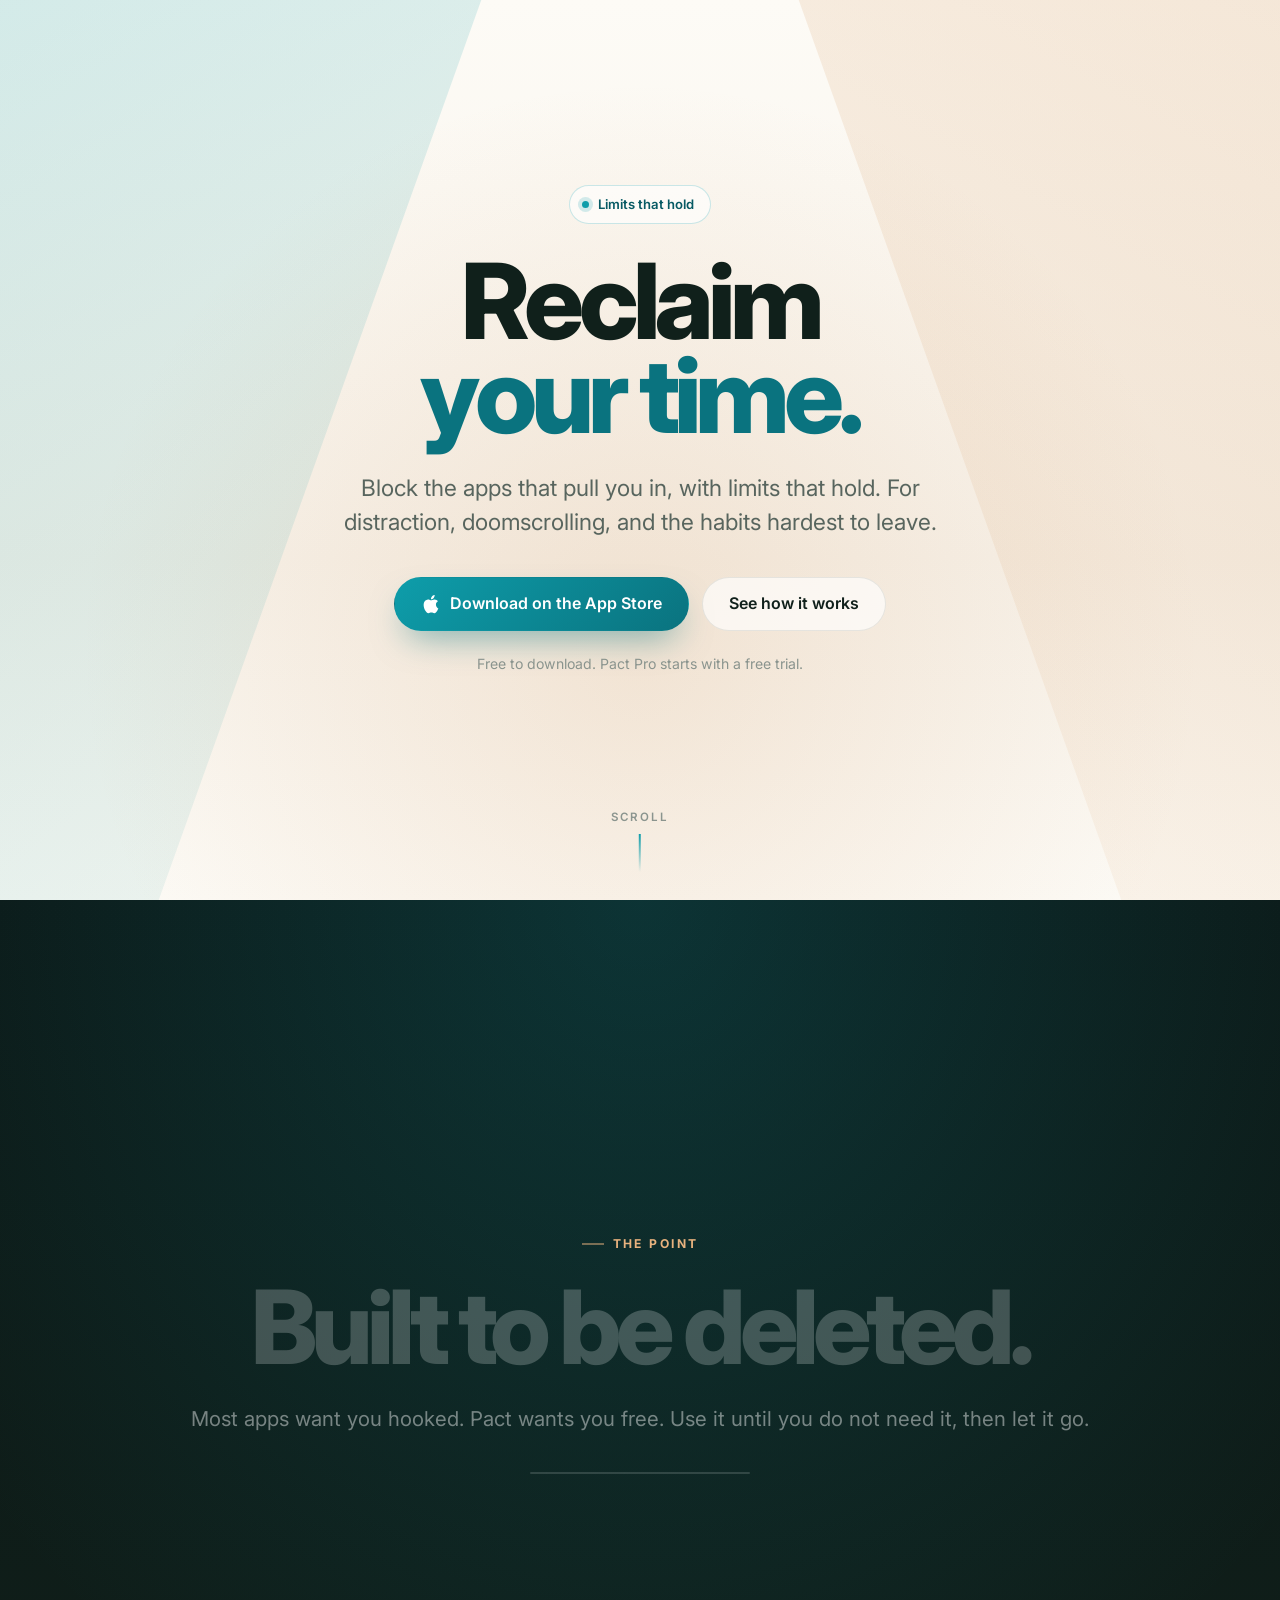
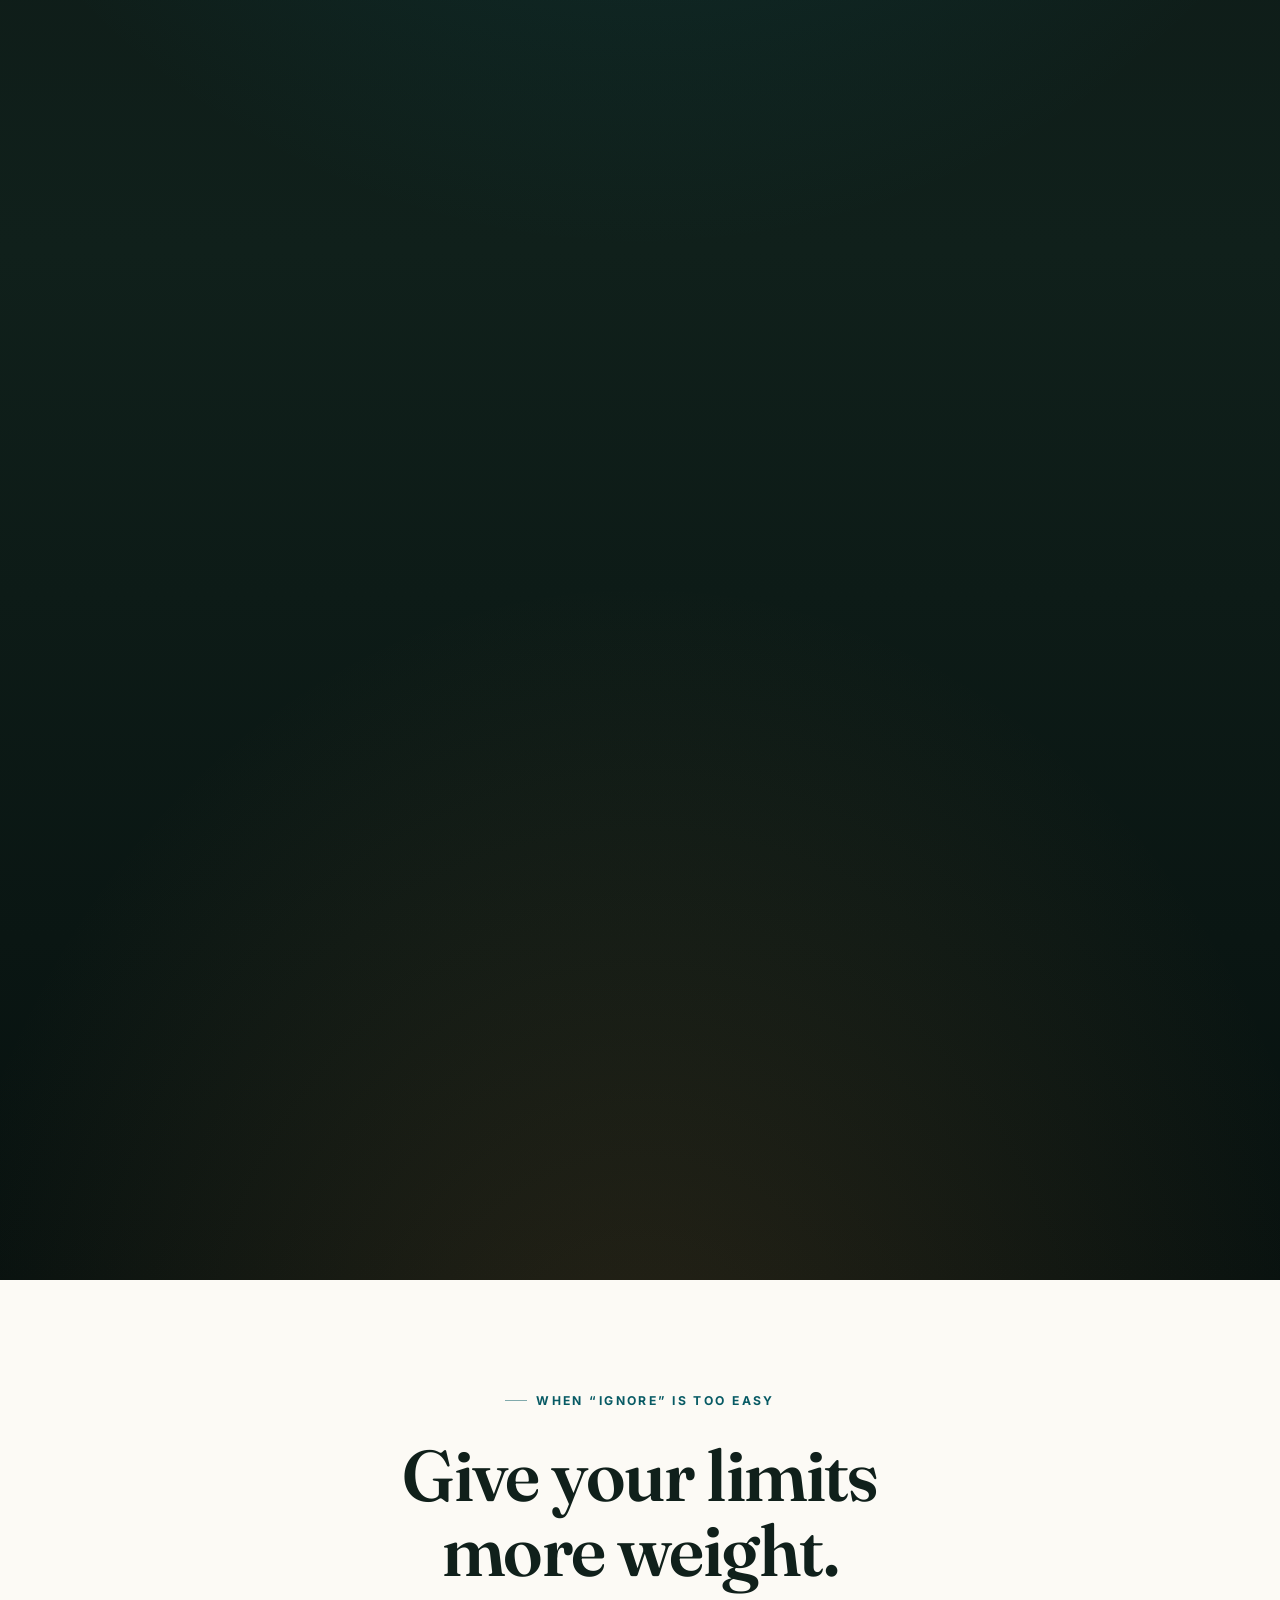
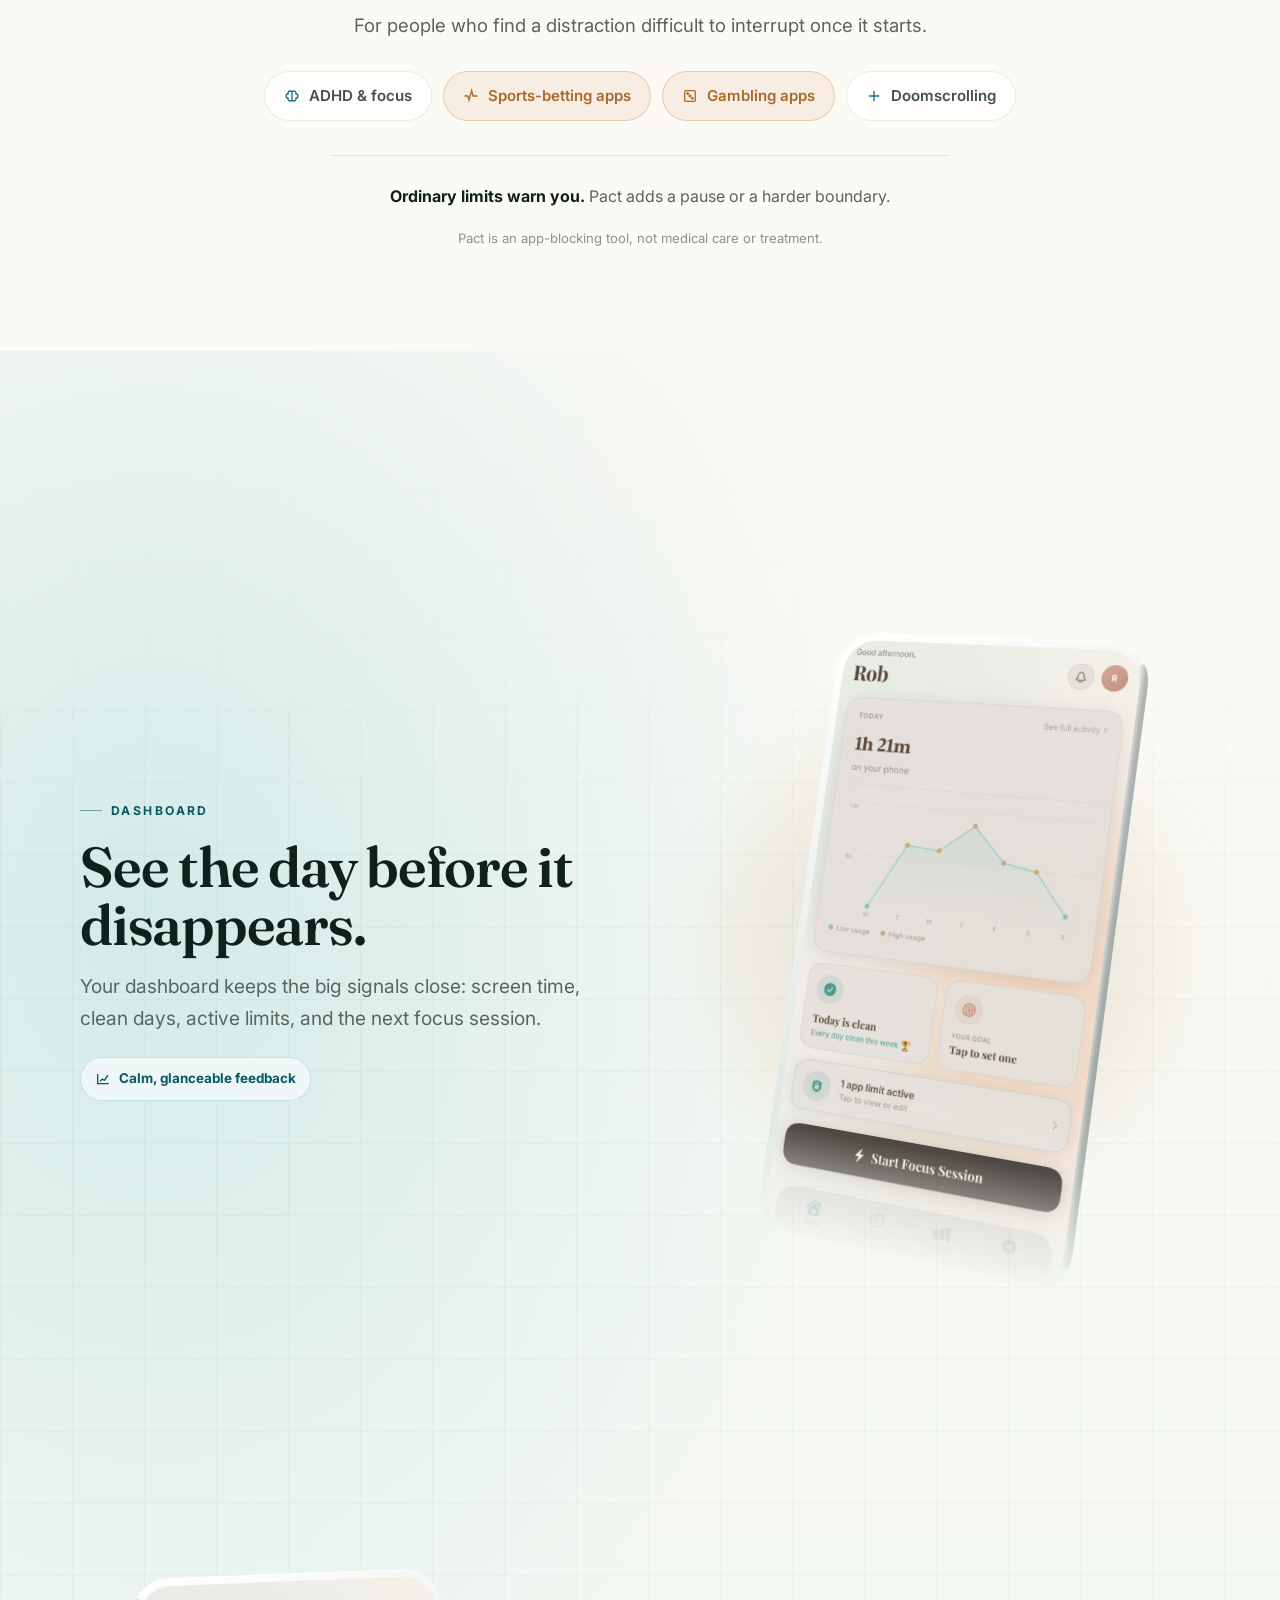
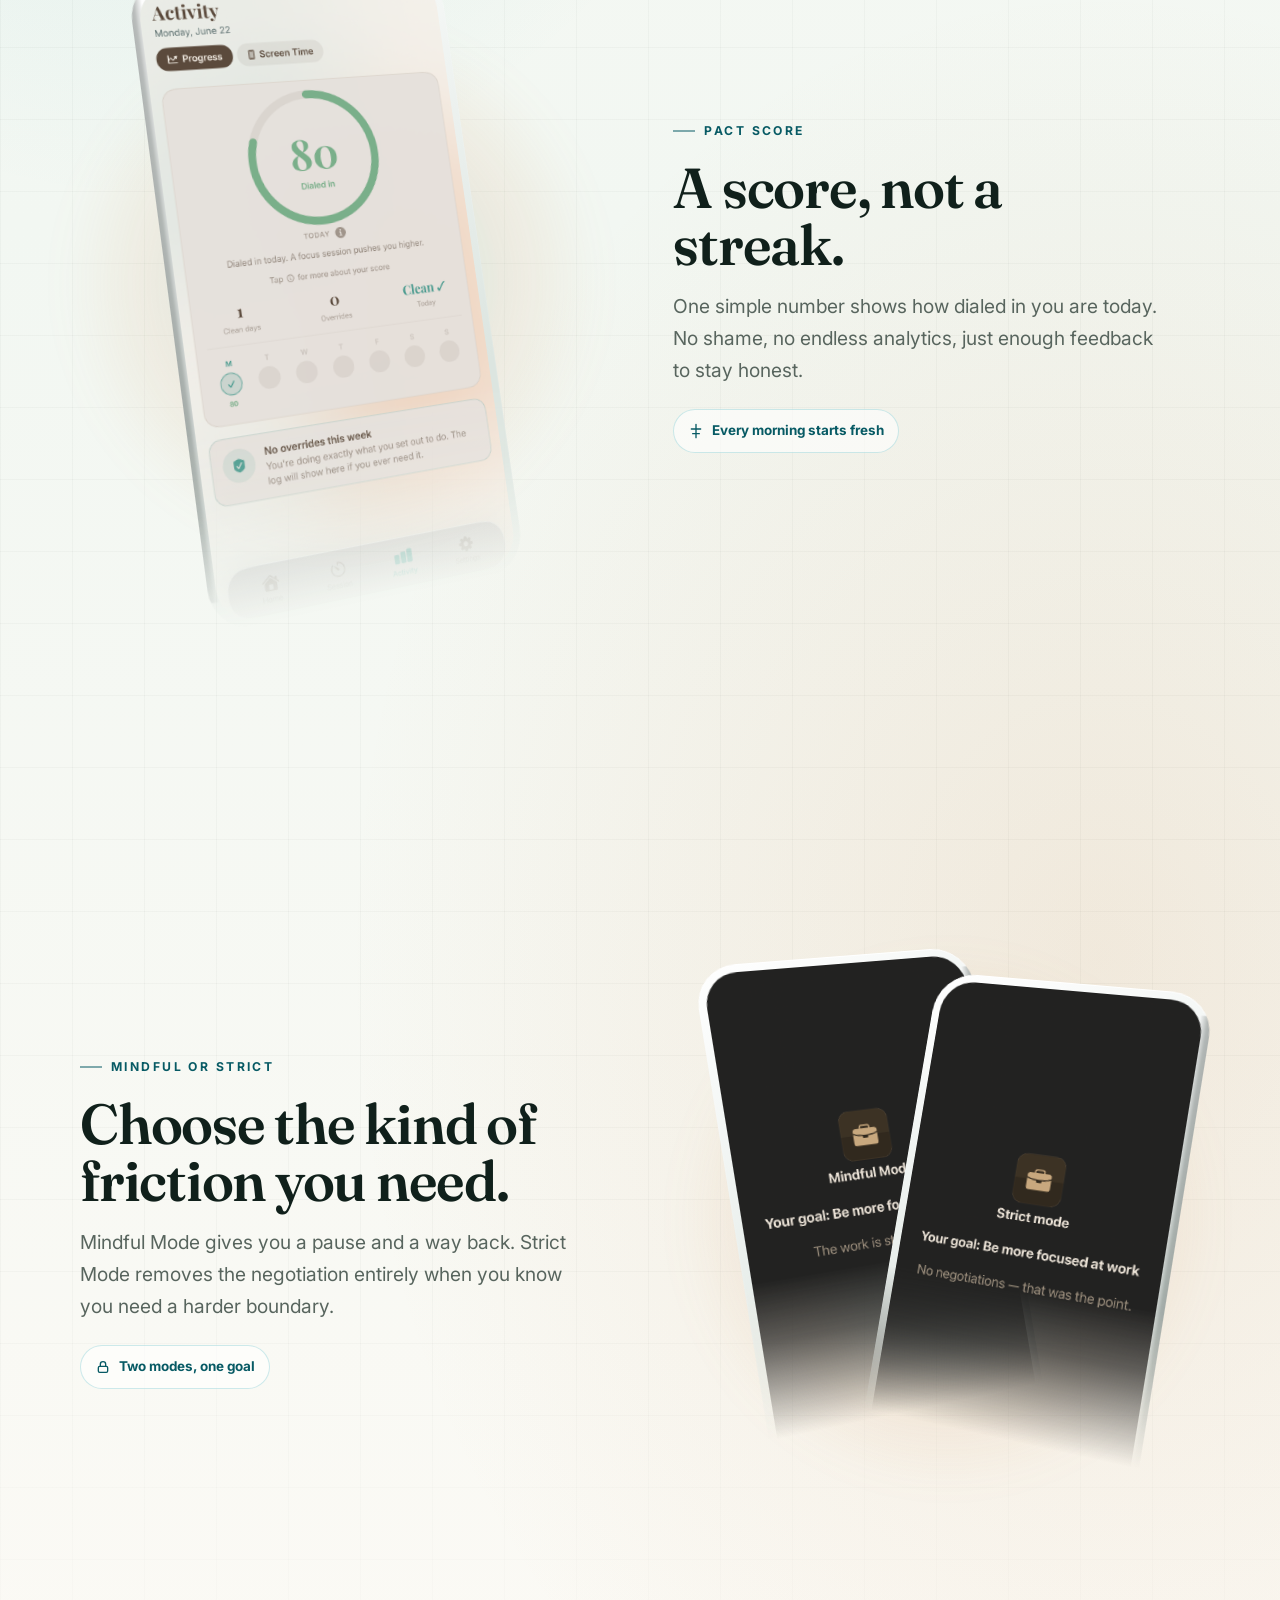
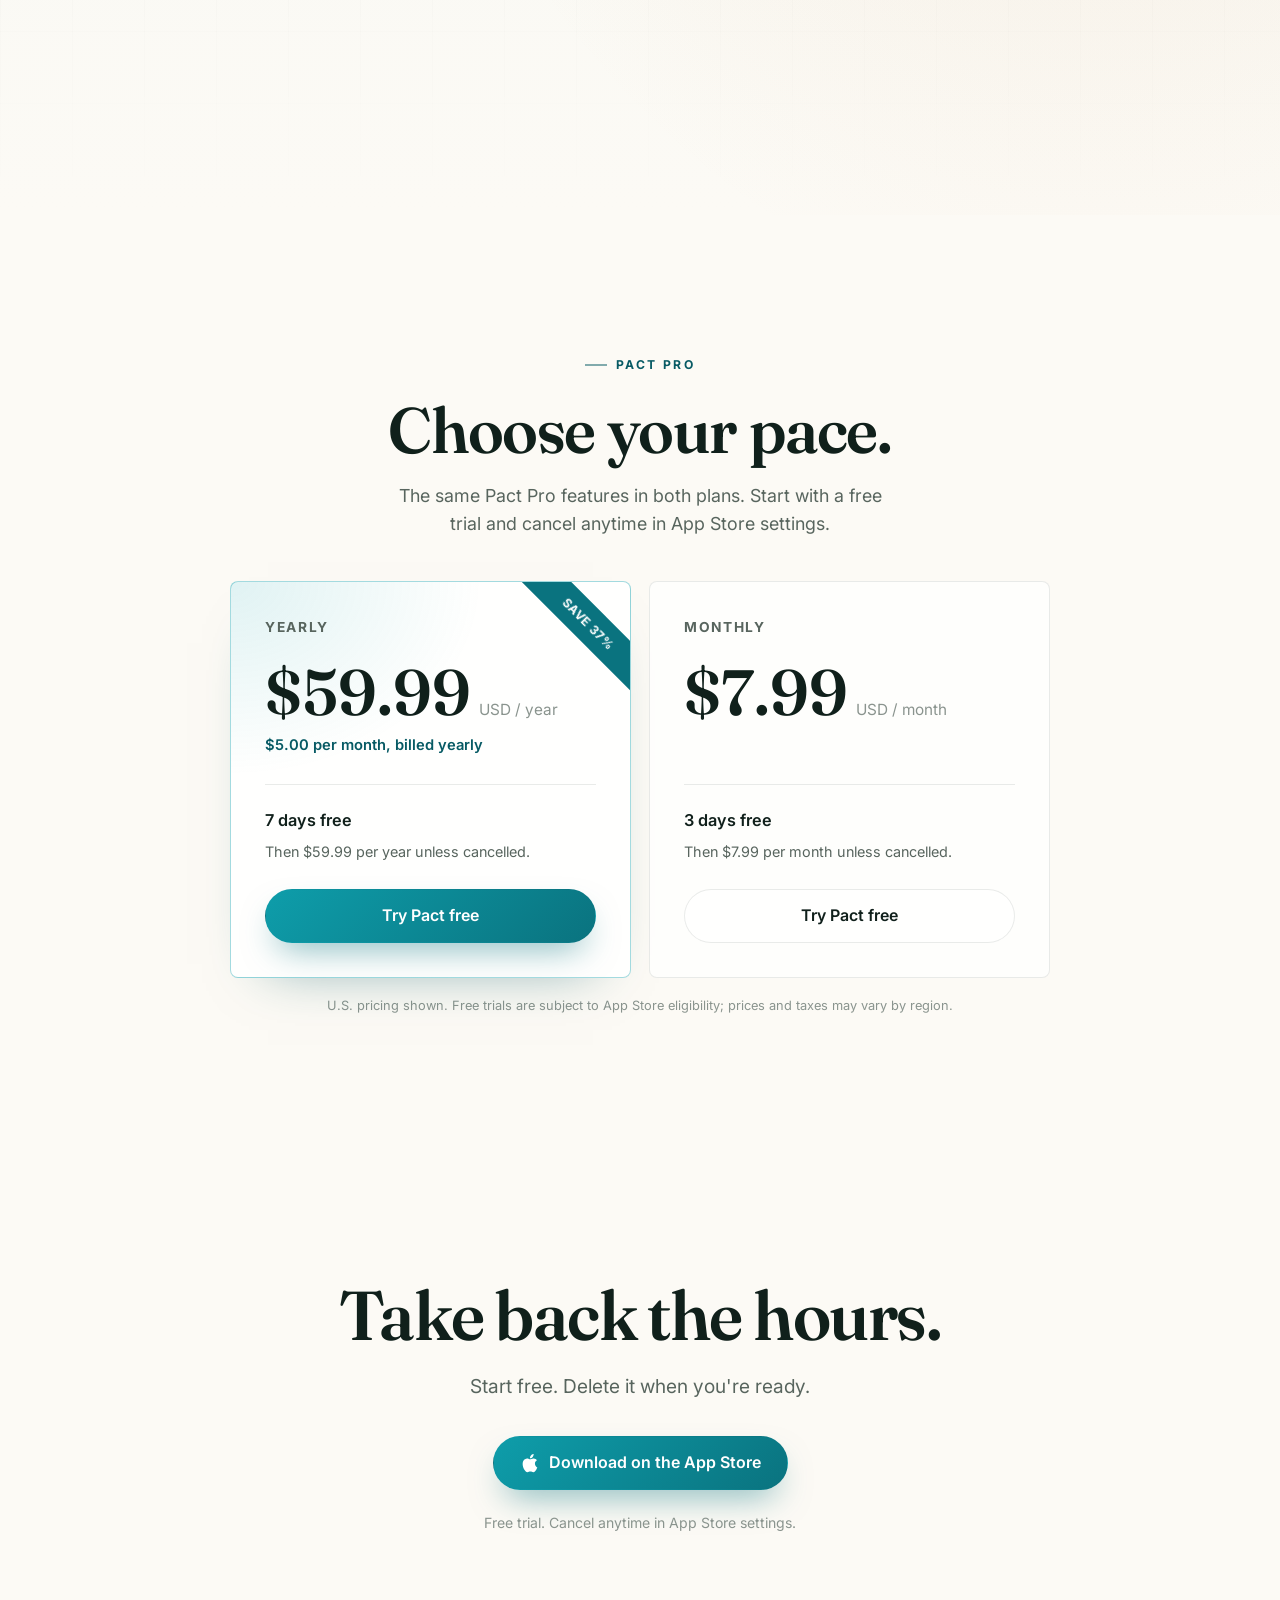
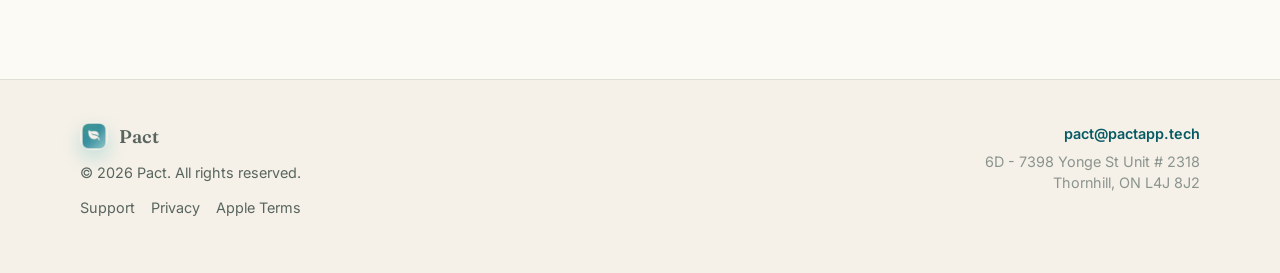
==== index.html @ b2886314 "Add pricing navigation and branded favicon" ====
<!doctype html>
<html lang="en">
  <head>
    <meta charset="utf-8" />
    <meta name="viewport" content="width=device-width, initial-scale=1" />
    <meta
      name="description"
      content="Pact blocks the apps that pull you in with limits that hold. Built for distraction, doomscrolling, and the habits that are hardest to leave."
    />
    <meta name="apple-itunes-app" content="app-id=6768125792" />
    <meta property="og:title" content="Pact — Reclaim your time." />
    <meta
      property="og:description"
      content="Block the apps that pull you in with limits that hold. Built for distraction, doomscrolling, and the habits that are hardest to leave."
    />
    <meta property="og:image" content="assets/pact-home.png" />
    <meta property="og:type" content="website" />
    <title>Pact — Reclaim your time.</title>

    <link rel="icon" type="image/png" sizes="32x32" href="assets/favicon-32.png" />
    <link rel="apple-touch-icon" sizes="180x180" href="assets/apple-touch-icon.png" />
    <link rel="preconnect" href="https://fonts.googleapis.com" />
    <link rel="preconnect" href="https://fonts.gstatic.com" crossorigin />
    <link
      href="https://fonts.googleapis.com/css2?family=Fraunces:opsz,wght@9..144,400;9..144,500;9..144,600;9..144,700&family=Inter:wght@400;500;600;700;800&display=swap"
      rel="stylesheet"
    />

    <style>
      :root {
        color-scheme: light;
        --ink: #10201b;
        --paper: #fcfaf5;
        --paper-2: #f6f1e8;
        --muted: #58655e;
        --muted-2: #8a948e;
        --line: rgba(16, 32, 27, 0.09);
        --teal: #0e9daa;
        --teal-deep: #0a737f;
        --teal-700: #075a64;
        --sage: #7fb6ad;
        --gold: #c9813d;
        --gold-deep: #a96a2b;
        --display: "Fraunces", Georgia, serif;
        --sans: "Inter", ui-sans-serif, system-ui, -apple-system, BlinkMacSystemFont, "Segoe UI", sans-serif;
        --ease: cubic-bezier(0.22, 0.8, 0.24, 1);
        --pad: clamp(84px, 11vw, 132px);
      }

      * {
        box-sizing: border-box;
      }
      html {
        scroll-behavior: smooth;
        background: var(--paper);
        -webkit-font-smoothing: antialiased;
        text-rendering: optimizeLegibility;
      }
      body {
        margin: 0;
        color: var(--ink);
        font-family: var(--sans);
        font-size: 17px;
        line-height: 1.6;
        overflow-x: hidden;
        background: var(--paper);
      }
      a {
        color: inherit;
      }
      img {
        max-width: 100%;
      }
      .wrap {
        width: min(1120px, calc(100% - 44px));
        margin: 0 auto;
      }

      /* ---------- TYPE SCALE ---------- */
      h1,
      h2,
      h3 {
        font-family: var(--display);
        font-weight: 600;
        letter-spacing: -0.022em;
        margin: 0;
        line-height: 1.02;
      }
      h1 em,
      h2 em {
        font-style: italic;
        font-weight: 500;
        color: var(--teal-deep);
      }
      .eyebrow {
        display: inline-flex;
        align-items: center;
        gap: 9px;
        font-family: var(--sans);
        font-size: 0.76rem;
        font-weight: 700;
        letter-spacing: 0.2em;
        text-transform: uppercase;
        color: var(--teal-700);
      }
      .eyebrow::before {
        content: "";
        width: 22px;
        height: 1.5px;
        background: currentColor;
        opacity: 0.5;
      }
      .eyebrow.c {
        justify-content: center;
      }

      /* ---------- BUTTONS ---------- */
      .btn {
        display: inline-flex;
        align-items: center;
        justify-content: center;
        gap: 9px;
        min-height: 54px;
        padding: 0 26px;
        border: 1px solid transparent;
        border-radius: 999px;
        font-family: var(--sans);
        font-size: 1rem;
        font-weight: 600;
        text-decoration: none;
        cursor: pointer;
        transition: transform 200ms var(--ease), box-shadow 200ms var(--ease), background 200ms ease;
      }
      .btn.primary {
        color: #fff;
        background: linear-gradient(135deg, var(--teal), var(--teal-deep));
        box-shadow: 0 16px 34px -12px rgba(10, 114, 128, 0.55);
      }
      .btn.primary:hover {
        transform: translateY(-2px);
        box-shadow: 0 22px 44px -12px rgba(10, 114, 128, 0.62);
      }
      .btn.ghost {
        color: var(--ink);
        background: rgba(255, 255, 255, 0.65);
        border-color: var(--line);
      }
      .btn.ghost:hover {
        transform: translateY(-2px);
        background: #fff;
      }
      .btn svg {
        width: 19px;
        height: 19px;
        flex: 0 0 auto;
      }
      .btn .apple-mark {
        width: 20px;
        height: 20px;
      }

      /* ---------- NAV ---------- */
      .nav {
        position: fixed;
        top: 0;
        left: 0;
        right: 0;
        z-index: 60;
        background: rgba(252, 250, 245, 0);
        border-bottom: 1px solid transparent;
        opacity: 0;
        pointer-events: none;
        transform: translateY(-16px);
        will-change: opacity, transform;
        transition: opacity 320ms ease, transform 320ms var(--ease), background 280ms ease, border-color 280ms ease;
      }
      .nav.scrolled {
        opacity: 1;
        pointer-events: auto;
        transform: translateY(0);
        background: rgba(252, 250, 245, 0.94);
        border-color: var(--line);
      }
      .nav-inner {
        display: flex;
        align-items: center;
        justify-content: space-between;
        gap: 18px;
        padding: 16px 0;
      }
      .brand {
        display: flex;
        align-items: center;
        gap: 11px;
        font-family: var(--display);
        font-size: 1.42rem;
        font-weight: 600;
        text-decoration: none;
      }
      .brand img {
        width: 36px;
        height: 36px;
        border-radius: 11px;
        box-shadow: 0 8px 20px rgba(14, 157, 170, 0.24);
      }
      .nav-links {
        display: flex;
        align-items: center;
        gap: 4px;
      }
      .nav-links a {
        padding: 9px 15px;
        border-radius: 999px;
        color: #3f4a47;
        font-size: 0.94rem;
        font-weight: 600;
        text-decoration: none;
        transition: background 180ms ease, color 180ms ease;
      }
      .nav-links a:hover {
        background: rgba(14, 157, 170, 0.1);
        color: var(--teal-700);
      }
      .nav-links .cta {
        color: #fff;
        background: var(--ink);
      }
      .nav-links .cta:hover {
        background: var(--teal-deep);
        color: #fff;
      }

      /* ---------- HERO (atmospheric, no product) ---------- */
      .hero {
        position: relative;
        min-height: 100svh;
        display: grid;
        place-items: center;
        text-align: center;
        overflow: hidden;
        contain: paint;
        padding: 112px 0 116px;
      }
      .hero-bg {
        position: absolute;
        inset: 0;
        z-index: 0;
        background:
          radial-gradient(ellipse at 50% 72%, rgba(201, 129, 61, 0.15), transparent 62%),
          linear-gradient(180deg, #fdfbf6 0%, #f7f2ea 62%, #fcfaf5 100%);
      }
      .hero-bg::before {
        content: "";
        position: absolute;
        inset: 0 48% 0 -8%;
        background: linear-gradient(145deg, rgba(14, 157, 170, 0.18), rgba(127, 182, 173, 0.08));
        clip-path: polygon(0 0, 76% 0, 34% 100%, 0 100%);
      }
      .hero-bg::after {
        content: "";
        position: absolute;
        inset: 0 -8% 0 48%;
        background: linear-gradient(215deg, rgba(201, 129, 61, 0.17), rgba(232, 178, 126, 0.06));
        clip-path: polygon(24% 0, 100% 0, 100% 100%, 66% 100%);
      }
      .hero-inner {
        position: relative;
        z-index: 2;
        max-width: 1160px;
        transform: translateY(-18px);
      }
      .hero .pill {
        display: inline-flex;
        align-items: center;
        gap: 9px;
        margin-bottom: 30px;
        padding: 8px 16px 8px 12px;
        border: 1px solid rgba(14, 157, 170, 0.22);
        border-radius: 999px;
        background: rgba(255, 255, 255, 0.6);
        color: var(--teal-700);
        font-size: 0.82rem;
        font-weight: 600;
      }
      .hero .pill .dot {
        width: 7px;
        height: 7px;
        border-radius: 50%;
        background: var(--teal);
        box-shadow: 0 0 0 4px rgba(14, 157, 170, 0.18);
      }
      .hero h1 {
        max-width: 13ch;
        margin: 0 auto;
        font-family: var(--sans);
        font-size: clamp(4rem, 8.2vw, 8.35rem);
        font-weight: 800;
        line-height: 0.9;
        letter-spacing: -0.055em;
      }
      .hero h1 .hero-accent {
        display: block;
        color: var(--teal-deep);
      }
      .hero h1 .hero-line {
        display: inline;
      }
      .hero h1 .hero-line + .hero-line::before {
        content: " ";
      }
      .hero h1 .char {
        display: inline-block;
        opacity: 0;
        transform: translateY(0.28em);
        animation: heroChar 1550ms var(--ease) forwards;
        animation-delay: var(--char-delay, 220ms);
      }
      @keyframes heroChar {
        0% {
          opacity: 0;
          transform: translateY(0.28em);
        }
        55% {
          opacity: 1;
        }
        100% {
          opacity: 1;
          transform: translateY(0);
        }
      }
      .hero .sub {
        max-width: 46ch;
        margin: 28px auto 0;
        color: var(--muted);
        font-size: clamp(1.16rem, 1.9vw, 1.42rem);
        line-height: 1.5;
      }
      .hero-actions {
        display: flex;
        flex-wrap: wrap;
        justify-content: center;
        gap: 13px;
        margin-top: 38px;
      }
      .hero .trust {
        margin: 22px auto 0;
        color: var(--muted-2);
        font-size: 0.88rem;
      }
      @keyframes introRise {
        from {
          opacity: 0;
          transform: translateY(34px) scale(0.98);
        }
        to {
          opacity: 1;
          transform: none;
        }
      }
      .hero .ra.is-visible {
        animation: introRise 900ms var(--ease) both;
        animation-delay: var(--delay, 0ms);
      }
      .hero h1.ra.is-visible {
        animation: none;
      }
      body.has-scrolled .hero h1 .char,
      body.has-scrolled .hero .ra.is-visible {
        opacity: 1;
        transform: none;
        animation: none;
      }
      @media (min-width: 601px) {
        .hero h1 .char {
          opacity: 1;
          transform: none;
          animation: none;
        }
        .hero h1 .hero-line,
        .hero h1 .hero-accent {
          display: block;
          animation: heroLine 950ms var(--ease) both;
        }
        .hero h1 .hero-accent {
          animation-delay: 120ms;
        }
        @keyframes heroLine {
          from {
            opacity: 0;
            transform: translateY(24px);
          }
          to {
            opacity: 1;
            transform: none;
          }
        }
      }
      .scrollcue {
        position: absolute;
        bottom: 28px;
        left: 50%;
        transform: translateX(-50%);
        z-index: 2;
        display: grid;
        justify-items: center;
        gap: 8px;
        color: var(--muted-2);
        font-size: 0.72rem;
        letter-spacing: 0.18em;
        text-transform: uppercase;
        font-weight: 600;
      }
      .scrollcue .line {
        width: 1.5px;
        height: 38px;
        background: linear-gradient(var(--teal), transparent);
        animation: cue 2.4s var(--ease) infinite;
        transform-origin: top;
      }
      @keyframes cue {
        0% {
          transform: scaleY(0);
          opacity: 0;
        }
        40% {
          transform: scaleY(1);
          opacity: 1;
        }
        100% {
          transform: scaleY(1) translateY(8px);
          opacity: 0;
        }
      }

      /* ---------- STATEMENT ---------- */
      .statement {
        text-align: center;
        padding: clamp(72px, 8vw, 108px) 0;
      }
      .statement .eyebrow {
        justify-content: center;
        margin-bottom: 28px;
      }
      .statement h2 {
        max-width: 14ch;
        margin: 0 auto;
        font-size: clamp(2.5rem, 5.6vw, 4.6rem);
        line-height: 1.04;
      }
      .statement .after {
        margin: 24px auto 0;
        max-width: 54ch;
        color: var(--muted);
        font-size: clamp(1.05rem, 1.45vw, 1.22rem);
      }
      .statement .chips {
        margin-top: 30px;
      }
      .statement .difference {
        max-width: 62ch;
        margin: 34px auto 0;
        padding-top: 28px;
        border-top: 1px solid rgba(16, 32, 27, 0.11);
        color: var(--muted);
        font-size: 1rem;
        line-height: 1.6;
      }
      .statement .difference strong {
        color: var(--ink);
      }
      .statement .scope-note {
        max-width: 68ch;
        margin: 18px auto 0;
        color: var(--muted-2);
        font-size: 0.82rem;
        line-height: 1.55;
      }

      /* ---------- SCROLL-READ DELETED ---------- */
      .deleted-scroll {
        --deleted: 0;
        position: relative;
        height: 220svh;
        margin: 0 auto;
        color: #fff;
        background:
          radial-gradient(110% 80% at 50% 0%, rgba(14, 157, 170, 0.22), transparent 60%),
          radial-gradient(90% 70% at 50% 108%, rgba(201, 129, 61, 0.16), transparent 62%),
          linear-gradient(180deg, #0c1614 0%, #10201b 48%, #07110f 100%);
      }
      .deleted-pin {
        position: sticky;
        top: 0;
        min-height: 100svh;
        display: grid;
        place-items: center;
        padding: 92px 24px;
        overflow: hidden;
      }
      .deleted-pin::before {
        content: "";
        position: absolute;
        inset: 0;
        opacity: calc(0.2 + (var(--deleted) * 0.45));
        background-image:
          linear-gradient(rgba(255, 255, 255, 0.035) 1px, transparent 1px),
          linear-gradient(90deg, rgba(255, 255, 255, 0.035) 1px, transparent 1px);
        background-size: 78px 78px;
        mask-image: radial-gradient(circle at 50% 45%, #000, transparent 72%);
      }
      .deleted-copy {
        position: relative;
        z-index: 1;
        max-width: 980px;
        margin: 0 auto;
        text-align: center;
      }
      .deleted-copy .eyebrow {
        justify-content: center;
        color: #e8b27e;
        margin-bottom: 26px;
      }
      .deleted-copy h2 {
        margin: 0 auto;
        max-width: 12ch;
        font-family: var(--sans);
        font-size: clamp(3.2rem, 8vw, 7.4rem);
        font-weight: 800;
        letter-spacing: -0.06em;
        line-height: 0.92;
        color: transparent;
        background:
          linear-gradient(90deg, #fff calc(var(--deleted) * 100%), rgba(255, 255, 255, 0.22) 0);
        -webkit-background-clip: text;
        background-clip: text;
      }
      .deleted-copy p {
        max-width: min(92vw, 1180px);
        margin: 30px auto 0;
        color: rgba(255, 255, 255, calc(0.44 + (var(--deleted) * 0.46)));
        font-size: clamp(1.08rem, 1.6vw, 1.38rem);
        line-height: 1.5;
      }
      .deleted-progress {
        width: min(220px, 46vw);
        height: 2px;
        margin: 38px auto 0;
        border-radius: 999px;
        background: rgba(255, 255, 255, 0.15);
        overflow: hidden;
      }
      .deleted-progress span {
        display: block;
        width: calc(var(--deleted) * 100%);
        height: 100%;
        background: linear-gradient(90deg, var(--teal), #e8b27e);
      }

      /* ---------- PRODUCT FLOW ---------- */
      .product-flow {
        position: relative;
        padding: clamp(82px, 10vw, 132px) 0;
        overflow: clip;
        background:
          radial-gradient(80% 42% at 12% 18%, rgba(14, 157, 170, 0.16), transparent 70%),
          radial-gradient(82% 44% at 86% 72%, rgba(201, 129, 61, 0.13), transparent 72%),
          linear-gradient(180deg, #fcfaf5 0%, #f2f7f2 48%, #fcfaf5 100%);
      }
      .product-flow::before {
        content: "";
        position: absolute;
        inset: 0;
        pointer-events: none;
        background-image:
          linear-gradient(rgba(16, 32, 27, 0.026) 1px, transparent 1px),
          linear-gradient(90deg, rgba(16, 32, 27, 0.026) 1px, transparent 1px);
        background-size: 72px 72px;
        mask-image: linear-gradient(180deg, transparent, #000 18%, #000 82%, transparent);
      }
      .feature-row {
        position: relative;
        z-index: 1;
        display: grid;
        grid-template-columns: minmax(0, 0.92fr) minmax(380px, 0.88fr);
        gap: clamp(34px, 7vw, 92px);
        align-items: center;
        min-height: min(820px, 92svh);
        padding: clamp(42px, 7vw, 88px) 0;
      }
      .feature-row.flip {
        grid-template-columns: minmax(380px, 0.88fr) minmax(0, 0.92fr);
      }
      .feature-row .feature-copy {
        order: 1;
      }
      .feature-row .feature-media {
        order: 2;
      }
      .feature-row.flip .feature-media {
        order: 1;
      }
      .feature-row.flip .feature-copy {
        order: 2;
      }
      .feature-copy {
        max-width: 500px;
      }
      .feature-copy h2 {
        margin: 18px 0;
        font-size: clamp(2.4rem, 4.4vw, 4.1rem);
      }
      .feature-copy p {
        margin: 0;
        color: var(--muted);
        font-size: clamp(1.08rem, 1.5vw, 1.24rem);
        line-height: 1.66;
      }
      .feature-pill {
        display: inline-flex;
        align-items: center;
        gap: 8px;
        margin-top: 22px;
        padding: 10px 14px;
        border: 1px solid rgba(14, 157, 170, 0.2);
        border-radius: 999px;
        background: rgba(255, 255, 255, 0.58);
        color: var(--teal-700);
        font-size: 0.84rem;
        font-weight: 700;
      }
      .feature-pill svg {
        width: 16px;
        height: 16px;
      }
      .feature-media {
        position: relative;
        display: grid;
        place-items: center;
        min-height: min(760px, calc(100svh - 120px));
        perspective: 1200px;
      }
      .feature-media::before {
        content: "";
        position: absolute;
        width: min(560px, 84vw);
        height: min(560px, 84vw);
        border-radius: 50%;
        background: radial-gradient(circle, rgba(14, 157, 170, 0.22), rgba(201, 129, 61, 0.1) 45%, transparent 68%);
        filter: blur(18px);
      }
      .clean-phone {
        position: relative;
        z-index: 1;
        width: min(330px, 74vw);
        aspect-ratio: 900 / 1728;
        padding: 8px;
        border-radius: 42px;
        background: linear-gradient(155deg, #ffffff, #dce5e0 72%);
        box-shadow:
          0 1px 1px rgba(255, 255, 255, 0.95) inset,
          0 52px 84px -40px rgba(7, 48, 43, 0.62),
          0 20px 48px -28px rgba(7, 48, 43, 0.44);
        overflow: visible;
        transform-style: preserve-3d;
        -webkit-mask-image: linear-gradient(180deg, #000 0%, #000 70%, rgba(0, 0, 0, 0.82) 82%, transparent 100%);
        mask-image: linear-gradient(180deg, #000 0%, #000 70%, rgba(0, 0, 0, 0.82) 82%, transparent 100%);
      }
      .feature-media > .clean-phone {
        transform: rotateZ(7deg) rotateY(-18deg) rotateX(3deg);
      }
      .feature-row.flip .feature-media > .clean-phone {
        transform: rotateZ(-7deg) rotateY(18deg) rotateX(3deg);
      }
      .clean-phone::before {
        content: "";
        position: absolute;
        top: 20px;
        right: -18px;
        bottom: 28px;
        width: 30px;
        border-radius: 0 28px 28px 0;
        background:
          linear-gradient(90deg, rgba(255, 255, 255, 0.4), rgba(58, 66, 64, 0.34) 28%, rgba(15, 22, 20, 0.46) 100%);
        box-shadow: 12px 18px 28px -20px rgba(5, 25, 23, 0.75);
        transform: translateZ(-20px) skewY(-5deg);
      }
      .feature-row.flip .feature-media > .clean-phone::before {
        right: auto;
        left: -18px;
        border-radius: 28px 0 0 28px;
        background:
          linear-gradient(270deg, rgba(255, 255, 255, 0.4), rgba(58, 66, 64, 0.34) 28%, rgba(15, 22, 20, 0.46) 100%);
      }
      .clean-phone img {
        position: relative;
        z-index: 1;
        display: block;
        width: 100%;
        height: 100%;
        border-radius: 34px;
        object-fit: cover;
        object-position: top center;
      }
      .dual-phone {
        position: absolute;
        width: min(560px, 100%);
        height: 620px;
        perspective: 1100px;
      }
      .dual-phone .clean-phone {
        position: absolute;
        left: 50%;
        top: 50%;
        width: min(286px, 48vw);
        aspect-ratio: 900 / 1691;
        -webkit-mask-image: linear-gradient(180deg, #000 0%, #000 58%, rgba(0, 0, 0, 0.7) 69%, transparent 86%);
        mask-image: linear-gradient(180deg, #000 0%, #000 58%, rgba(0, 0, 0, 0.7) 69%, transparent 86%);
      }
      .dual-phone .mindful-shot {
        transform: translate(-74%, -50%) rotate(-9deg) rotateY(18deg) rotateX(2deg);
      }
      .dual-phone .strict-shot {
        transform: translate(-22%, -45%) rotate(9deg) rotateY(-18deg) rotateX(2deg);
      }

      .chips {
        display: flex;
        flex-wrap: wrap;
        justify-content: center;
        gap: 11px;
        margin-top: 38px;
      }
      .chip {
        display: inline-flex;
        align-items: center;
        gap: 9px;
        padding: 12px 19px;
        border-radius: 999px;
        background: rgba(255, 255, 255, 0.78);
        border: 1px solid var(--line);
        font-size: 0.94rem;
        font-weight: 600;
        color: #44504c;
      }
      .chip svg {
        width: 16px;
        height: 16px;
        color: var(--teal-deep);
      }
      .chip.hot {
        background: rgba(201, 129, 61, 0.1);
        border-color: rgba(201, 129, 61, 0.32);
        color: var(--gold-deep);
      }
      .chip.hot svg {
        color: var(--gold-deep);
      }

      /* ---------- PRICING ---------- */
      .pricing {
        padding: var(--pad) 0;
        text-align: center;
      }
      .pricing .eyebrow {
        justify-content: center;
        margin-bottom: 22px;
      }
      .pricing h2 {
        max-width: 14ch;
        margin: 0 auto;
        font-size: clamp(2.5rem, 5vw, 4.4rem);
      }
      .pricing .lead {
        max-width: 46ch;
        margin: 20px auto 0;
        color: var(--muted);
        font-size: clamp(1.04rem, 1.4vw, 1.18rem);
      }
      .price-grid {
        display: grid;
        grid-template-columns: repeat(2, minmax(0, 1fr));
        gap: 18px;
        width: min(820px, 100%);
        margin: 42px auto 0;
        text-align: left;
      }
      .price-card {
        position: relative;
        display: grid;
        align-content: start;
        min-height: 390px;
        padding: 34px;
        border: 1px solid var(--line);
        border-radius: 8px;
        background: rgba(255, 255, 255, 0.72);
        overflow: hidden;
      }
      .price-card.featured {
        border-color: rgba(14, 157, 170, 0.38);
        background:
          radial-gradient(90% 70% at 0% 0%, rgba(14, 157, 170, 0.13), transparent 70%),
          rgba(255, 255, 255, 0.88);
        box-shadow: 0 24px 54px -38px rgba(7, 90, 100, 0.55);
      }
      .price-save {
        position: absolute;
        top: 24px;
        right: -42px;
        width: 168px;
        padding: 8px 0;
        transform: rotate(45deg);
        text-align: center;
        background: var(--teal-deep);
        color: #fff;
        font-size: 0.76rem;
        font-weight: 700;
        letter-spacing: 0.05em;
        text-transform: uppercase;
      }
      .price-name {
        color: var(--muted);
        font-size: 0.86rem;
        font-weight: 700;
        letter-spacing: 0.12em;
        text-transform: uppercase;
      }
      .price {
        display: flex;
        align-items: baseline;
        gap: 8px;
        margin-top: 22px;
        font-family: var(--display);
        line-height: 1;
      }
      .price strong {
        font-size: clamp(3rem, 5vw, 4.2rem);
        font-weight: 600;
      }
      .price span {
        color: var(--muted-2);
        font-family: var(--sans);
        font-size: 0.96rem;
      }
      .price-equivalent {
        min-height: 25px;
        margin-top: 10px;
        color: var(--teal-700);
        font-size: 0.92rem;
        font-weight: 600;
      }
      .price-trial {
        margin: 25px 0 0;
        padding-top: 22px;
        border-top: 1px solid var(--line);
        color: var(--ink);
        font-size: 1.02rem;
        font-weight: 600;
      }
      .price-detail {
        margin: 8px 0 26px;
        color: var(--muted);
        font-size: 0.9rem;
        line-height: 1.5;
      }
      .price-card .btn {
        width: 100%;
        margin-top: auto;
      }
      .pricing-note {
        margin: 18px auto 0;
        color: var(--muted-2);
        font-size: 0.8rem;
      }

      /* ---------- CLOSING ---------- */
      .closing {
        text-align: center;
        padding: var(--pad) 0;
      }
      .closing h2 {
        font-size: clamp(2.6rem, 5.4vw, 4.6rem);
      }
      .closing p.lead {
        margin: 20px auto 0;
        color: var(--muted);
        font-size: 1.2rem;
      }
      .closing .hero-actions {
        display: flex;
        justify-content: center;
        gap: 13px;
        margin-top: 34px;
      }
      .closing .trust {
        margin-top: 22px;
        color: var(--muted-2);
        font-size: 0.88rem;
        line-height: 1.5;
      }

      /* ---------- FOOTER ---------- */
      .footer {
        border-top: 1px solid var(--line);
        background: var(--paper-2);
      }
      .footer-inner {
        display: flex;
        justify-content: space-between;
        align-items: flex-start;
        gap: 24px;
        padding: 42px 0 54px;
        color: var(--muted);
        font-size: 0.9rem;
      }
      .footer .brand {
        font-size: 1.15rem;
        margin-bottom: 10px;
      }
      .footer .brand img {
        width: 28px;
        height: 28px;
      }
      .footer-links {
        display: flex;
        flex-wrap: wrap;
        gap: 16px;
        margin-top: 12px;
      }
      .footer-links a {
        text-decoration: none;
        color: var(--muted);
      }
      .footer-links a:hover {
        color: var(--teal-700);
      }
      .footer-contact {
        text-align: right;
        display: grid;
        gap: 6px;
      }
      .footer-contact a {
        text-decoration: none;
        color: var(--teal-700);
        font-weight: 600;
      }
      .footer-contact address {
        font-style: normal;
        line-height: 1.5;
        color: var(--muted-2);
      }

      /* ---------- REVEAL ANIM ---------- */
      .ra {
        opacity: 0;
        transform: translateY(28px);
        transition: opacity 0.85s var(--ease), transform 0.85s var(--ease);
        transition-delay: var(--delay, 0ms);
      }
      .ra.is-visible {
        opacity: 1;
        transform: none;
      }

      /* ---------- RESPONSIVE ---------- */
      @media (max-width: 900px) {
        .feature-row,
        .feature-row.flip {
          grid-template-columns: 1fr;
          gap: 22px;
        }
        .feature-row.flip .feature-copy {
          order: 0;
        }
        .feature-copy {
          max-width: 680px;
        }
        .feature-media {
          min-height: 610px;
        }
      }
      @media (max-width: 600px) {
        body {
          font-size: 16px;
        }
        .wrap {
          width: min(100% - 32px, 1120px);
        }
        .hero {
          min-height: 100svh;
          padding: 104px 0 76px;
        }
        .hero-inner {
          transform: translateY(-8px);
        }
        .hero .pill {
          max-width: calc(100vw - 36px);
          justify-content: center;
          line-height: 1.35;
          white-space: normal;
        }
        .hero h1 {
          max-width: 100%;
          margin: 0 auto;
          font-size: clamp(2.28rem, 9.8vw, 2.68rem);
          letter-spacing: -0.05em;
        }
        .hero h1 .hero-accent {
          display: block;
        }
        .hero h1 .hero-line {
          display: block;
        }
        .hero h1 .hero-line + .hero-line::before {
          content: "";
        }
        .hero h1 br {
          display: none;
        }
        .hero .sub {
          max-width: 24ch;
          font-size: 1rem;
        }
        .hero-actions {
          width: min(100%, 354px);
          margin-left: auto;
          margin-right: auto;
        }
        .nav-inner {
          gap: 8px;
          padding: 10px 0;
        }
        .nav .brand {
          gap: 6px;
          font-size: 1.08rem;
        }
        .nav .brand img {
          width: 30px;
          height: 30px;
          border-radius: 9px;
        }
        .nav-links {
          flex: 1;
          justify-content: flex-end;
          gap: 1px;
        }
        .nav-links a,
        .nav-links .mobile-support {
          display: inline-flex;
          align-items: center;
          justify-content: center;
          padding: 6px 7px;
          border: 0;
          background: transparent;
          color: #3f4a47;
          font-size: 0.7rem;
          white-space: nowrap;
        }
        .nav-links .product-link {
          display: none;
        }
        .nav-links .cta {
          padding: 7px 9px;
          background: var(--ink);
          color: #fff;
        }
        .hero-actions .btn,
        .closing .hero-actions .btn {
          flex: 1;
          flex-basis: 100%;
          width: 100%;
          min-width: 0;
          padding: 0 18px;
          font-size: 0.95rem;
          white-space: nowrap;
        }
        .hero .trust,
        .closing .trust {
          max-width: 33ch;
          line-height: 1.5;
        }
        .scrollcue {
          bottom: 18px;
        }
        .product-flow {
          padding: 70px 0;
        }
        .price-grid {
          grid-template-columns: 1fr;
          width: min(100%, 380px);
        }
        .price-card {
          min-height: 350px;
          padding: 30px 26px;
        }
        .feature-row,
        .feature-row.flip {
          min-height: auto;
          padding: 54px 0;
        }
        .feature-media {
          min-height: 520px;
        }
        .clean-phone {
          width: min(300px, 78vw);
          border-radius: 36px;
        }
        .clean-phone img {
          border-radius: 29px;
        }
        .dual-phone {
          height: 470px;
        }
        .dual-phone .clean-phone {
          width: min(238px, 52vw);
        }
        .dual-phone .mindful-shot {
          transform: translate(-73%, -54%) rotate(-7deg);
        }
        .dual-phone .strict-shot {
          transform: translate(-25%, -49%) rotate(8deg);
        }
        .deleted-pin {
          padding: 82px 18px;
        }
        .deleted-copy h2 {
          font-size: clamp(3.2rem, 15vw, 4.35rem);
        }
        .footer-inner {
          flex-direction: column;
        }
        .footer-contact {
          text-align: left;
        }
      }
      @media (prefers-reduced-motion: reduce) {
        * {
          scroll-behavior: auto !important;
        }
        .ra {
          opacity: 1;
          transform: none;
          transition: none;
        }
        .hero-bg::before,
        .hero-bg,
        .scrollcue .line,
        .hero .ra.is-visible {
          animation: none;
        }
        .hero h1 .char {
          opacity: 1;
          transform: none;
          filter: none;
          animation: none;
        }
        .deleted-scroll {
          --deleted: 1;
          height: auto;
        }
        .deleted-pin {
          position: relative;
        }
      }
      @media (max-height: 780px) and (min-width: 760px) {
        .hero-inner {
          transform: translateY(-30px);
        }
        .scrollcue {
          display: none;
        }
      }
    </style>
  </head>
  <body>
    <header class="nav" id="nav">
      <div class="wrap nav-inner">
        <a class="brand" href="/" aria-label="Pact home">
          <img src="assets/icon.png" alt="" width="36" height="36" />
          <span>Pact</span>
        </a>
        <nav class="nav-links" aria-label="Main navigation">
          <a class="product-link" href="#modes">Product</a>
          <a href="#pricing">Pricing</a>
          <a class="mobile-support" href="/support/">Support</a>
          <a class="cta" href="https://apps.apple.com/ca/app/pact-screen-time-lock/id6768125792">Open App</a>
        </nav>
      </div>
    </header>

    <main>
      <!-- HERO -->
      <section class="hero">
        <div class="hero-bg" aria-hidden="true"></div>
        <div class="wrap hero-inner">
          <span class="pill ra is-visible"><span class="dot"></span>Limits that hold</span>
          <h1 class="ra is-visible" style="--delay: 90ms" aria-label="Reclaim your time.">
            <span class="hero-line">Reclaim</span><span class="hero-accent">your time.</span>
          </h1>
          <p class="sub ra is-visible" style="--delay: 180ms">
            Block the apps that pull you in, with limits that hold. For distraction, doomscrolling, and the habits hardest to leave.
          </p>
          <div class="hero-actions ra is-visible" style="--delay: 260ms">
            <a class="btn primary" href="https://apps.apple.com/ca/app/pact-screen-time-lock/id6768125792">
              <svg class="apple-mark" viewBox="0 0 384 512" fill="currentColor" aria-hidden="true"><path d="M318.7 268.7c-.2-36.7 16.4-64.4 50-84.8-18.8-26.9-47.2-41.7-84.7-44.6-35.5-2.8-74.3 20.7-88.5 20.7-15 0-49.4-19.7-76.4-19.2-39.2.6-75.3 22.8-95.4 58C-17 269.5 13.3 374.9 53 432.4c19.4 28 42.5 59.5 72.8 58.4 29.2-1.2 40.2-18.9 75.4-18.9 35.1 0 45.1 18.9 76.1 18.3 31.4-.6 51.3-28.5 70.5-56.6 22.3-32.6 31.5-64.2 31.9-65.8-.7-.3-61.3-23.5-61-99.1zM260.7 101.9c16.1-19.5 27-46.6 24-73.5-23.2.9-51.2 15.4-67.9 34.9-15 17.3-28.1 44.9-24.5 71.3 25.8 2 52.2-13.1 68.4-32.7z"/></svg>
              Download on the App Store
            </a>
            <a class="btn ghost" href="#why-pact">See how it works</a>
          </div>
          <p class="trust ra is-visible" style="--delay: 320ms">Free to download. Pact Pro starts with a free trial.</p>
        </div>
        <div class="scrollcue" aria-hidden="true">
          <span>Scroll</span>
          <span class="line"></span>
        </div>
      </section>

      <!-- DELETED SCROLL REVEAL -->
      <section class="deleted-scroll" id="deleted-scroll" aria-labelledby="deleted-title">
        <div class="deleted-pin">
          <div class="deleted-copy">
            <span class="eyebrow">The point</span>
            <h2 id="deleted-title">Built to be deleted.</h2>
            <p>Most apps want you hooked. Pact wants you free. Use it until you do not need it, then let it go.</p>
            <div class="deleted-progress" aria-hidden="true"><span></span></div>
          </div>
        </div>
      </section>

      <!-- POSITIONING -->
      <section class="wrap statement ra" id="why-pact">
        <span class="eyebrow">When “Ignore” is too easy</span>
        <h2>Give your limits more weight.</h2>
        <p class="after">For people who find a distraction difficult to interrupt once it starts.</p>
        <div class="chips">
          <span class="chip"><svg viewBox="0 0 24 24" fill="none" stroke="currentColor" stroke-width="2" stroke-linecap="round"><path d="M9.5 4.5A3.5 3.5 0 0 0 6 8v1a3 3 0 0 0 0 6v1a3.5 3.5 0 0 0 3.5 3.5c1 0 1.9-.4 2.5-1.1.6.7 1.5 1.1 2.5 1.1A3.5 3.5 0 0 0 18 16v-1a3 3 0 0 0 0-6V8a3.5 3.5 0 0 0-6-2.5A3.5 3.5 0 0 0 9.5 4.5Z"/><path d="M12 5.5v12.9"/></svg>ADHD &amp; focus</span>
          <span class="chip hot"><svg viewBox="0 0 24 24" fill="none" stroke="currentColor" stroke-width="2" stroke-linecap="round"><path d="M3 12h4l2 6 4-14 2 8h6"/></svg>Sports-betting apps</span>
          <span class="chip hot"><svg viewBox="0 0 24 24" fill="none" stroke="currentColor" stroke-width="2" stroke-linecap="round"><rect x="4" y="4" width="16" height="16" rx="2"/><circle cx="8.5" cy="8.5" r="1.1"/><circle cx="12" cy="12" r="1.1"/><circle cx="15.5" cy="15.5" r="1.1"/></svg>Gambling apps</span>
          <span class="chip"><svg viewBox="0 0 24 24" fill="none" stroke="currentColor" stroke-width="2" stroke-linecap="round"><path d="M12 5v14M5 12h14"/></svg>Doomscrolling</span>
        </div>
        <p class="difference"><strong>Ordinary limits warn you.</strong> Pact adds a pause or a harder boundary.</p>
        <p class="scope-note">Pact is an app-blocking tool, not medical care or treatment.</p>
      </section>

      <!-- PRODUCT FLOW -->
      <section class="product-flow" id="modes">
        <div class="wrap">
          <article class="feature-row">
            <div class="feature-media ra">
              <div class="clean-phone">
                <img src="assets/pact-dashboard-clean.png" alt="Pact dashboard showing daily screen time, clean day progress, active app limits, and focus session controls" loading="lazy" decoding="async" />
              </div>
            </div>
            <div class="feature-copy ra" style="--delay: 100ms">
              <span class="eyebrow">Dashboard</span>
              <h2>See the day before it disappears.</h2>
              <p>Your dashboard keeps the big signals close: screen time, clean days, active limits, and the next focus session.</p>
              <span class="feature-pill">
                <svg viewBox="0 0 24 24" fill="none" stroke="currentColor" stroke-width="2" stroke-linecap="round"><path d="M4 19V5M4 19h16M8 15l3-3 3 2 5-7"/></svg>
                Calm, glanceable feedback
              </span>
            </div>
          </article>

          <article class="feature-row flip">
            <div class="feature-copy ra">
              <span class="eyebrow">Pact Score</span>
              <h2>A score, not a streak.</h2>
              <p>One simple number shows how dialed in you are today. No shame, no endless analytics, just enough feedback to stay honest.</p>
              <span class="feature-pill">
                <svg viewBox="0 0 24 24" fill="none" stroke="currentColor" stroke-width="2" stroke-linecap="round"><path d="M12 2v20M5 9h14M7 16h10"/></svg>
                Every morning starts fresh
              </span>
            </div>
            <div class="feature-media ra" style="--delay: 100ms">
              <div class="clean-phone">
                <img src="assets/pact-score-clean.png" alt="Pact Score activity screen showing a daily score of 80 and no overrides this week" loading="lazy" decoding="async" />
              </div>
            </div>
          </article>

          <article class="feature-row">
            <div class="feature-media ra">
              <div class="dual-phone" aria-label="Mindful Mode and Strict Mode screenshots">
                <div class="clean-phone dark mindful-shot">
                  <img src="assets/pact-mindful-clean.png" alt="Mindful Mode screen encouraging the user to go back to work" loading="lazy" decoding="async" />
                </div>
                <div class="clean-phone dark strict-shot">
                  <img src="assets/pact-strict-clean.png" alt="Strict Mode screen with no negotiations messaging" loading="lazy" decoding="async" />
                </div>
              </div>
            </div>
            <div class="feature-copy ra" style="--delay: 100ms">
              <span class="eyebrow">Mindful or Strict</span>
              <h2>Choose the kind of friction you need.</h2>
              <p>Mindful Mode gives you a pause and a way back. Strict Mode removes the negotiation entirely when you know you need a harder boundary.</p>
              <span class="feature-pill">
                <svg viewBox="0 0 24 24" fill="none" stroke="currentColor" stroke-width="2" stroke-linecap="round"><rect x="5" y="11" width="14" height="9" rx="2"/><path d="M8 11V8a4 4 0 0 1 8 0v3"/></svg>
                Two modes, one goal
              </span>
            </div>
          </article>
        </div>
      </section>

      <!-- PRICING -->
      <section class="wrap pricing ra" id="pricing">
        <span class="eyebrow">Pact Pro</span>
        <h2>Choose your pace.</h2>
        <p class="lead">The same Pact Pro features in both plans. Start with a free trial and cancel anytime in App Store settings.</p>
        <div class="price-grid">
          <article class="price-card featured">
            <span class="price-save">Save 37%</span>
            <span class="price-name">Yearly</span>
            <div class="price"><strong>$59.99</strong><span>USD / year</span></div>
            <div class="price-equivalent">$5.00 per month, billed yearly</div>
            <p class="price-trial">7 days free</p>
            <p class="price-detail">Then $59.99 per year unless cancelled.</p>
            <a class="btn primary" href="https://apps.apple.com/ca/app/pact-screen-time-lock/id6768125792">Try Pact free</a>
          </article>
          <article class="price-card">
            <span class="price-name">Monthly</span>
            <div class="price"><strong>$7.99</strong><span>USD / month</span></div>
            <div class="price-equivalent">&nbsp;</div>
            <p class="price-trial">3 days free</p>
            <p class="price-detail">Then $7.99 per month unless cancelled.</p>
            <a class="btn ghost" href="https://apps.apple.com/ca/app/pact-screen-time-lock/id6768125792">Try Pact free</a>
          </article>
        </div>
        <p class="pricing-note">U.S. pricing shown. Free trials are subject to App Store eligibility; prices and taxes may vary by region.</p>
      </section>

      <!-- CLOSING -->
      <section class="wrap closing ra">
        <h2>Take back the hours.</h2>
        <p class="lead">Start free. Delete it when you're ready.</p>
        <div class="hero-actions">
          <a class="btn primary" href="https://apps.apple.com/ca/app/pact-screen-time-lock/id6768125792">
            <svg class="apple-mark" viewBox="0 0 384 512" fill="currentColor" aria-hidden="true"><path d="M318.7 268.7c-.2-36.7 16.4-64.4 50-84.8-18.8-26.9-47.2-41.7-84.7-44.6-35.5-2.8-74.3 20.7-88.5 20.7-15 0-49.4-19.7-76.4-19.2-39.2.6-75.3 22.8-95.4 58C-17 269.5 13.3 374.9 53 432.4c19.4 28 42.5 59.5 72.8 58.4 29.2-1.2 40.2-18.9 75.4-18.9 35.1 0 45.1 18.9 76.1 18.3 31.4-.6 51.3-28.5 70.5-56.6 22.3-32.6 31.5-64.2 31.9-65.8-.7-.3-61.3-23.5-61-99.1zM260.7 101.9c16.1-19.5 27-46.6 24-73.5-23.2.9-51.2 15.4-67.9 34.9-15 17.3-28.1 44.9-24.5 71.3 25.8 2 52.2-13.1 68.4-32.7z"/></svg>
            Download on the App Store
          </a>
        </div>
        <p class="trust">Free trial. Cancel anytime in App Store settings.</p>
      </section>
    </main>

    <footer class="footer">
      <div class="wrap footer-inner">
        <div>
          <a class="brand" href="/" aria-label="Pact home">
            <img src="assets/icon.png" alt="" width="28" height="28" />
            <span>Pact</span>
          </a>
          <div>© 2026 Pact. All rights reserved.</div>
          <div class="footer-links">
            <a href="/support/">Support</a>
            <!-- TODO: point Privacy to pactapp.tech/privacy once the page is live, so the domain matches. -->
            <a href="https://pact-fbaec.web.app/privacy/" target="_blank" rel="noopener">Privacy</a>
            <a href="https://www.apple.com/legal/internet-services/itunes/dev/stdeula/" target="_blank" rel="noopener">Apple Terms</a>
          </div>
        </div>
        <div class="footer-contact">
          <a href="mailto:pact@pactapp.tech">pact@pactapp.tech</a>
          <address>6D - 7398 Yonge St Unit # 2318<br />Thornhill, ON L4J 8J2</address>
        </div>
      </div>
    </footer>

    <script>
      const nav = document.getElementById("nav");
      let navIsScrolled = false;
      let navTicking = false;
      const updateNav = () => {
        const next = window.scrollY > 12;
        if (next) {
          document.body.classList.add("has-scrolled");
        }
        if (next !== navIsScrolled) {
          navIsScrolled = next;
          nav.classList.toggle("scrolled", next);
        }
        navTicking = false;
      };
      const onScroll = () => {
        if (!navTicking) {
          navTicking = true;
          requestAnimationFrame(updateNav);
        }
      };
      updateNav();
      window.addEventListener("scroll", onScroll, { passive: true });

      const reduce = window.matchMedia("(prefers-reduced-motion: reduce)").matches;

      const heroTitleParts = document.querySelectorAll(".hero h1 .hero-line, .hero h1 .hero-accent");
      let charIndex = 0;
      heroTitleParts.forEach((part) => {
        const text = part.textContent;
        part.textContent = "";
        [...text].forEach((char) => {
          const span = document.createElement("span");
          span.className = "char";
          span.style.setProperty("--char-delay", `${220 + charIndex * 62}ms`);
          span.textContent = char === " " ? "\u00a0" : char;
          part.appendChild(span);
          charIndex += char === " " ? 0.45 : 1;
        });
      });

      const items = document.querySelectorAll(".ra:not(.is-visible)");
      if ("IntersectionObserver" in window && !reduce) {
        const io = new IntersectionObserver(
          (entries) => {
            entries.forEach((e) => {
              if (e.isIntersecting) {
                e.target.classList.add("is-visible");
                io.unobserve(e.target);
              }
            });
          },
          { rootMargin: "0px 0px -8% 0px", threshold: 0.14 }
        );
        items.forEach((i) => io.observe(i));
      } else {
        items.forEach((i) => i.classList.add("is-visible"));
      }

      const deletedScroll = document.getElementById("deleted-scroll");
      let deletedTop = 0;
      let deletedDistance = 1;
      let deletedTicking = false;
      const measureDeleted = () => {
        if (!deletedScroll) return;
        deletedTop = deletedScroll.offsetTop;
        deletedDistance = Math.max(1, deletedScroll.offsetHeight - window.innerHeight);
      };
      const updateDeleted = () => {
        if (!deletedScroll || reduce) {
          deletedTicking = false;
          return;
        }
        const raw = (window.scrollY - deletedTop) / deletedDistance;
        const progress = Math.min(1, Math.max(0, raw));
        deletedScroll.style.setProperty("--deleted", progress.toFixed(3));
        deletedTicking = false;
      };
      const onDeletedScroll = () => {
        if (!deletedTicking) {
          deletedTicking = true;
          requestAnimationFrame(updateDeleted);
        }
      };
      measureDeleted();
      updateDeleted();
      window.addEventListener("scroll", onDeletedScroll, { passive: true });
      window.addEventListener("resize", () => {
        measureDeleted();
        updateDeleted();
      });
    </script>
  </body>
</html>
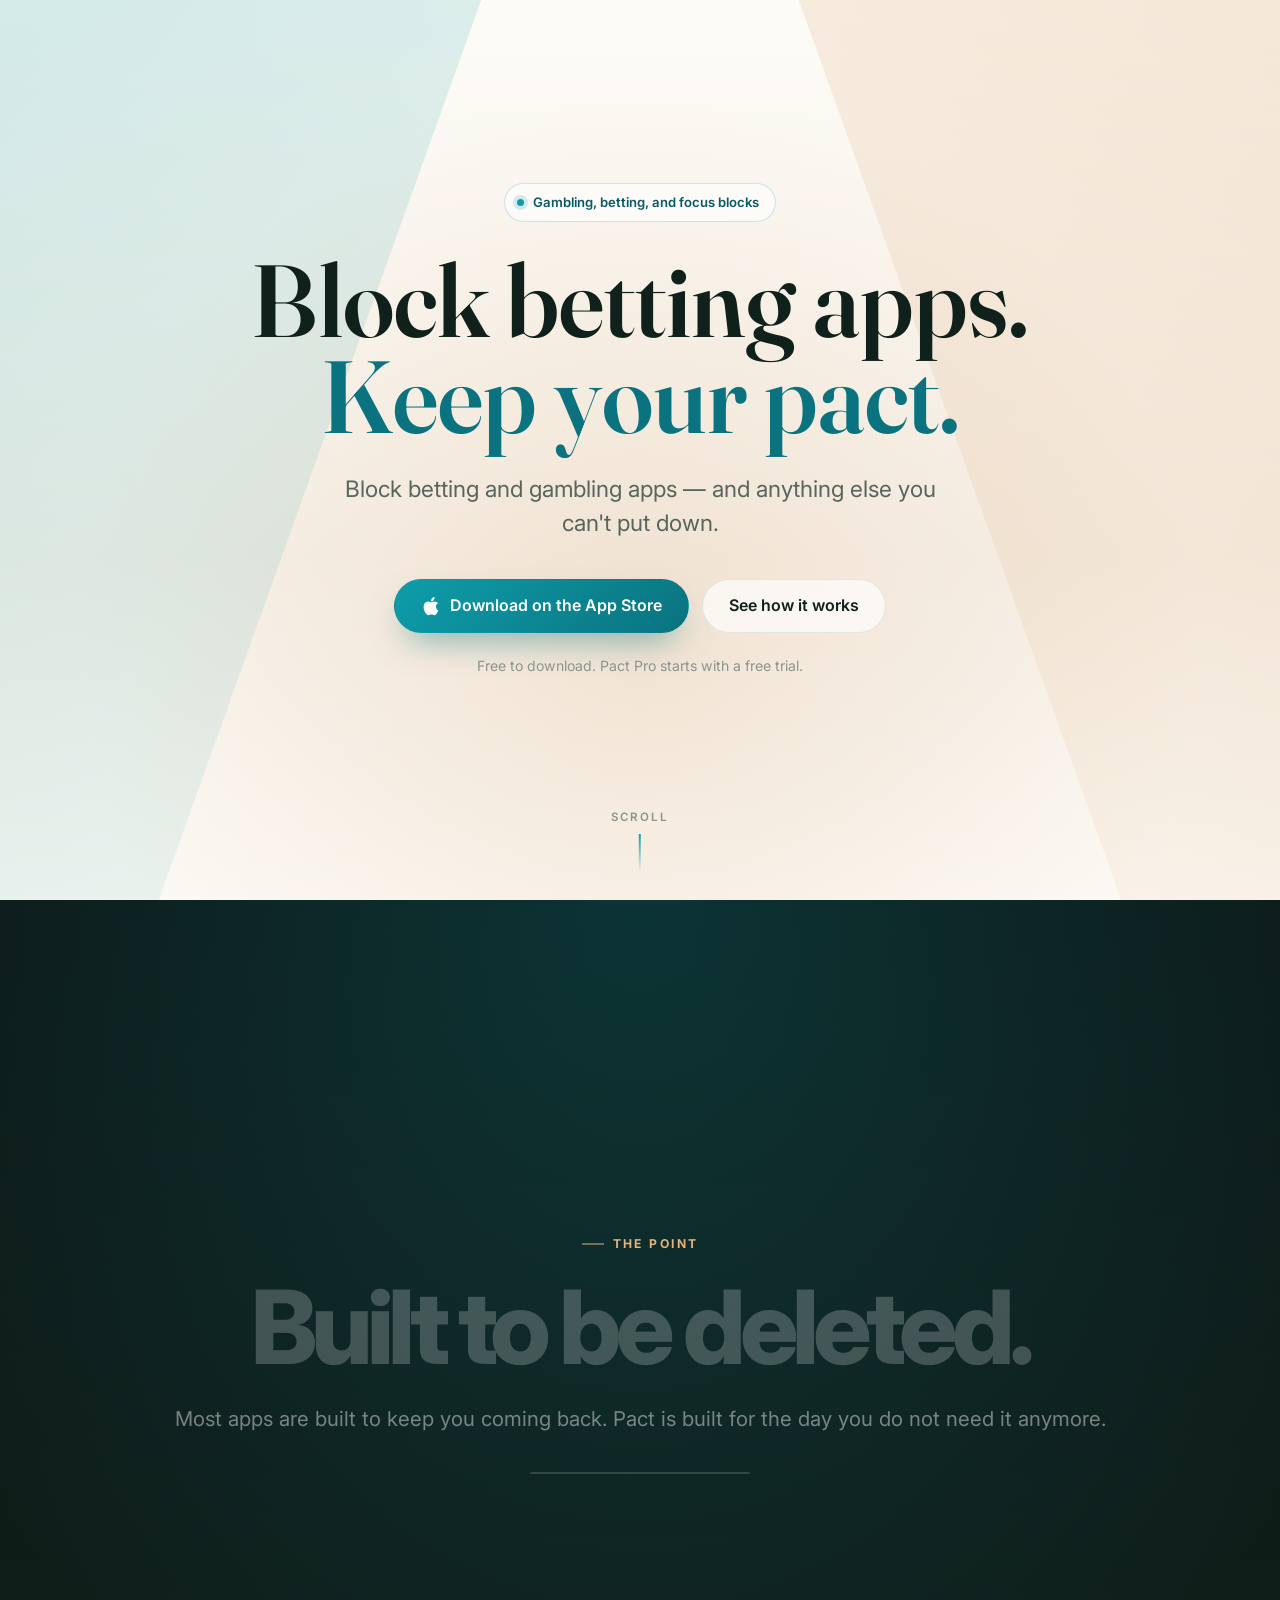
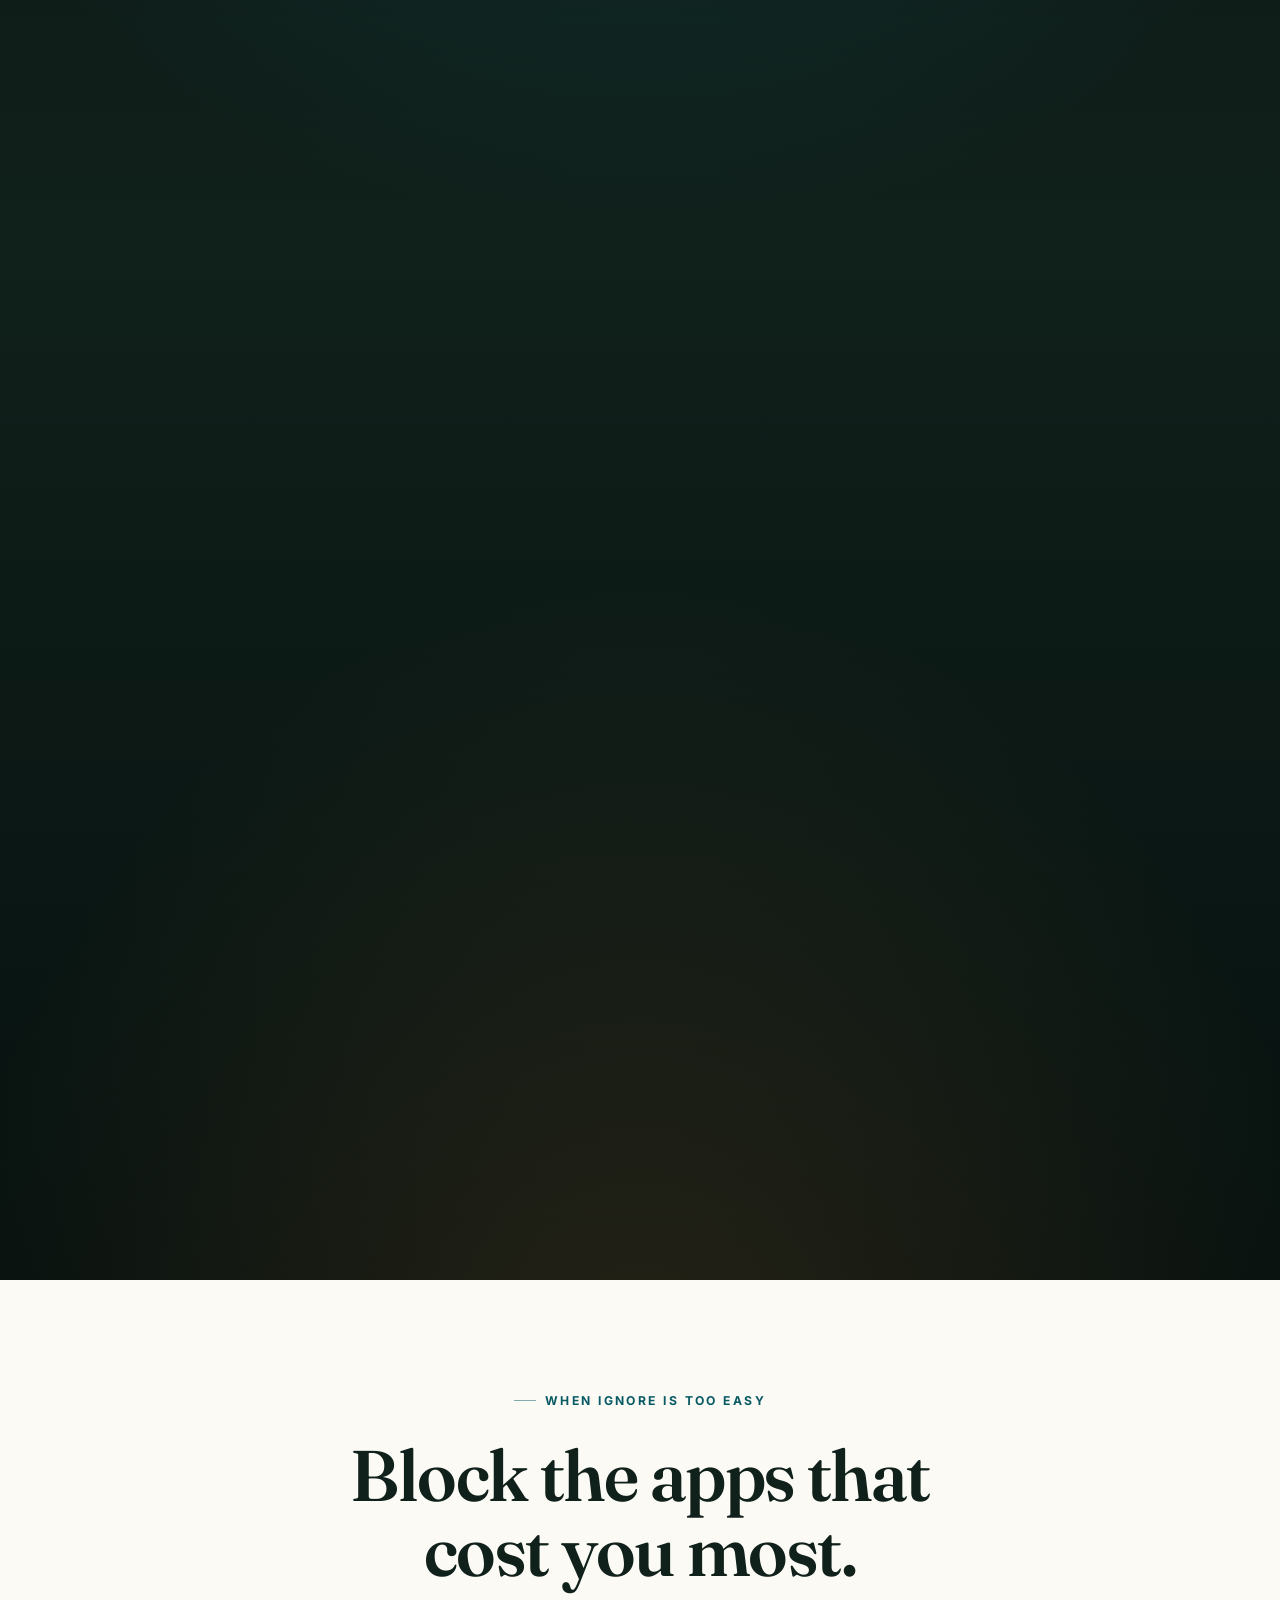
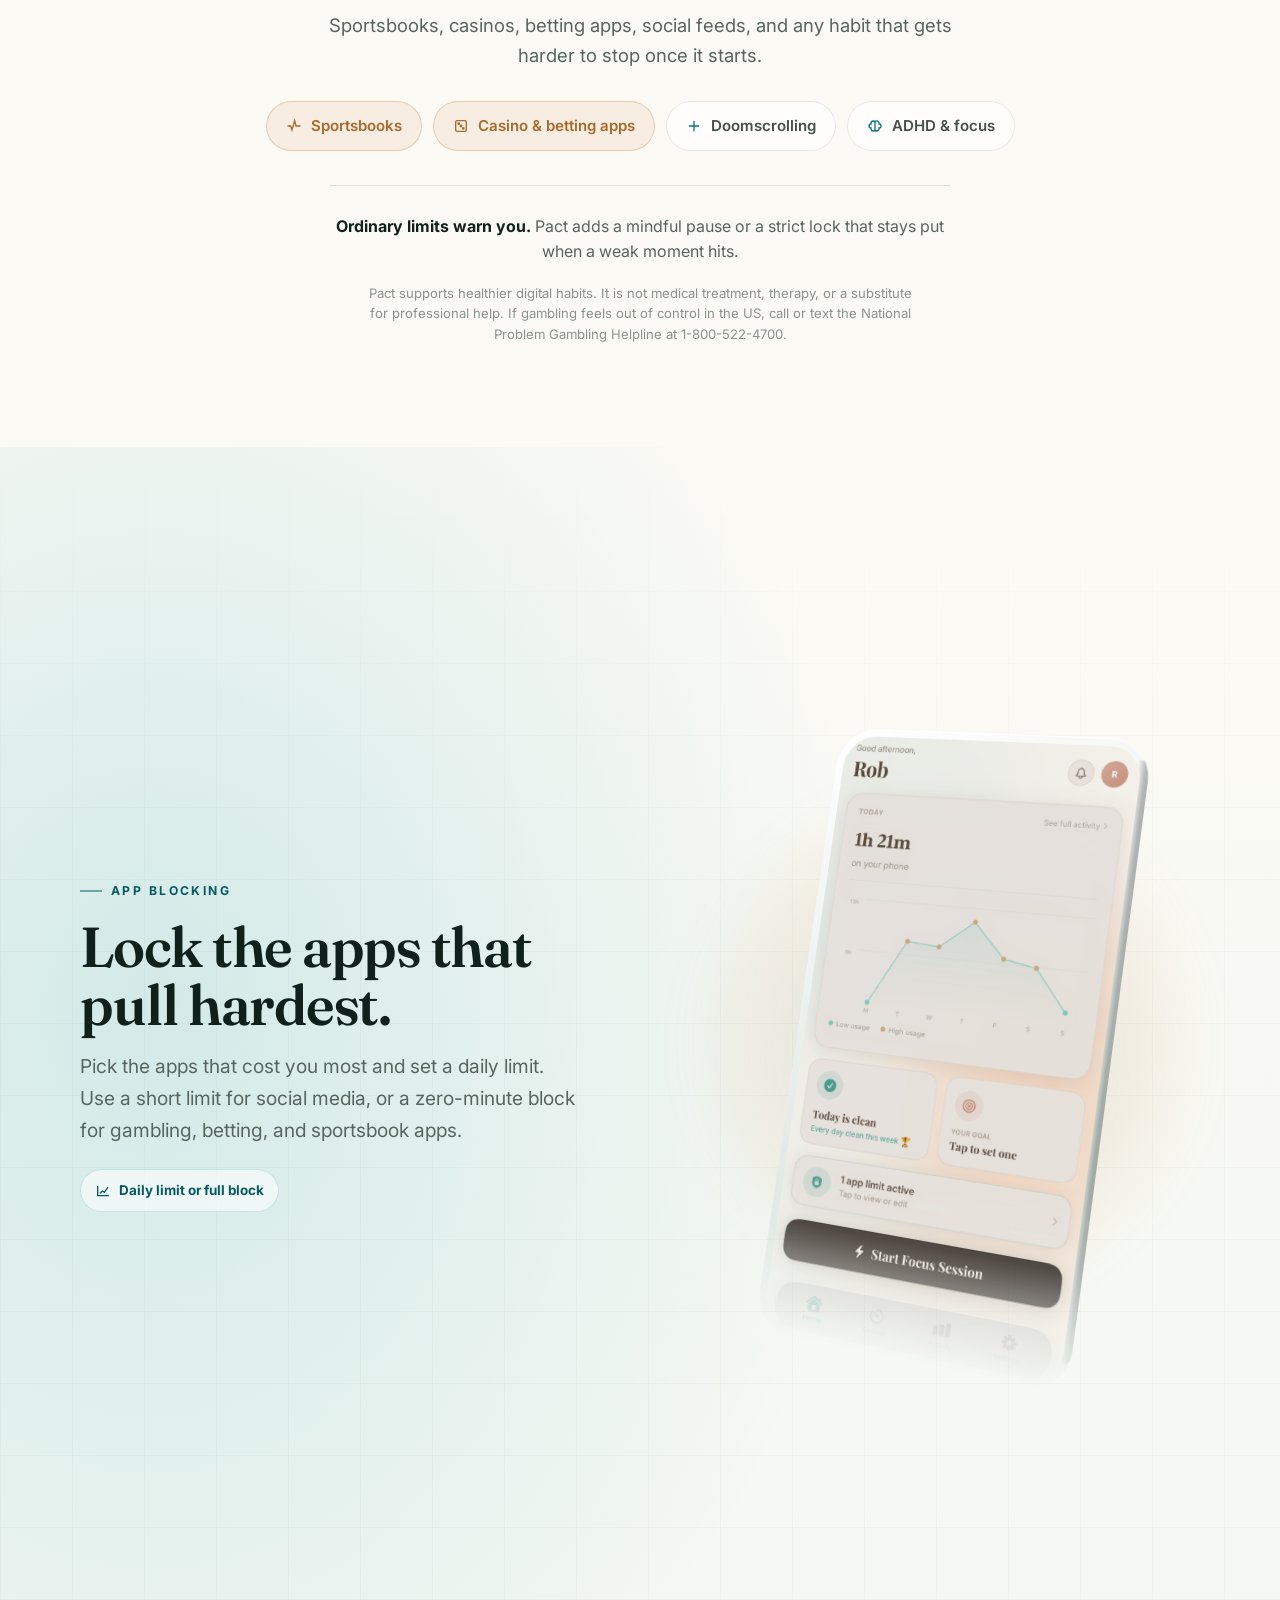
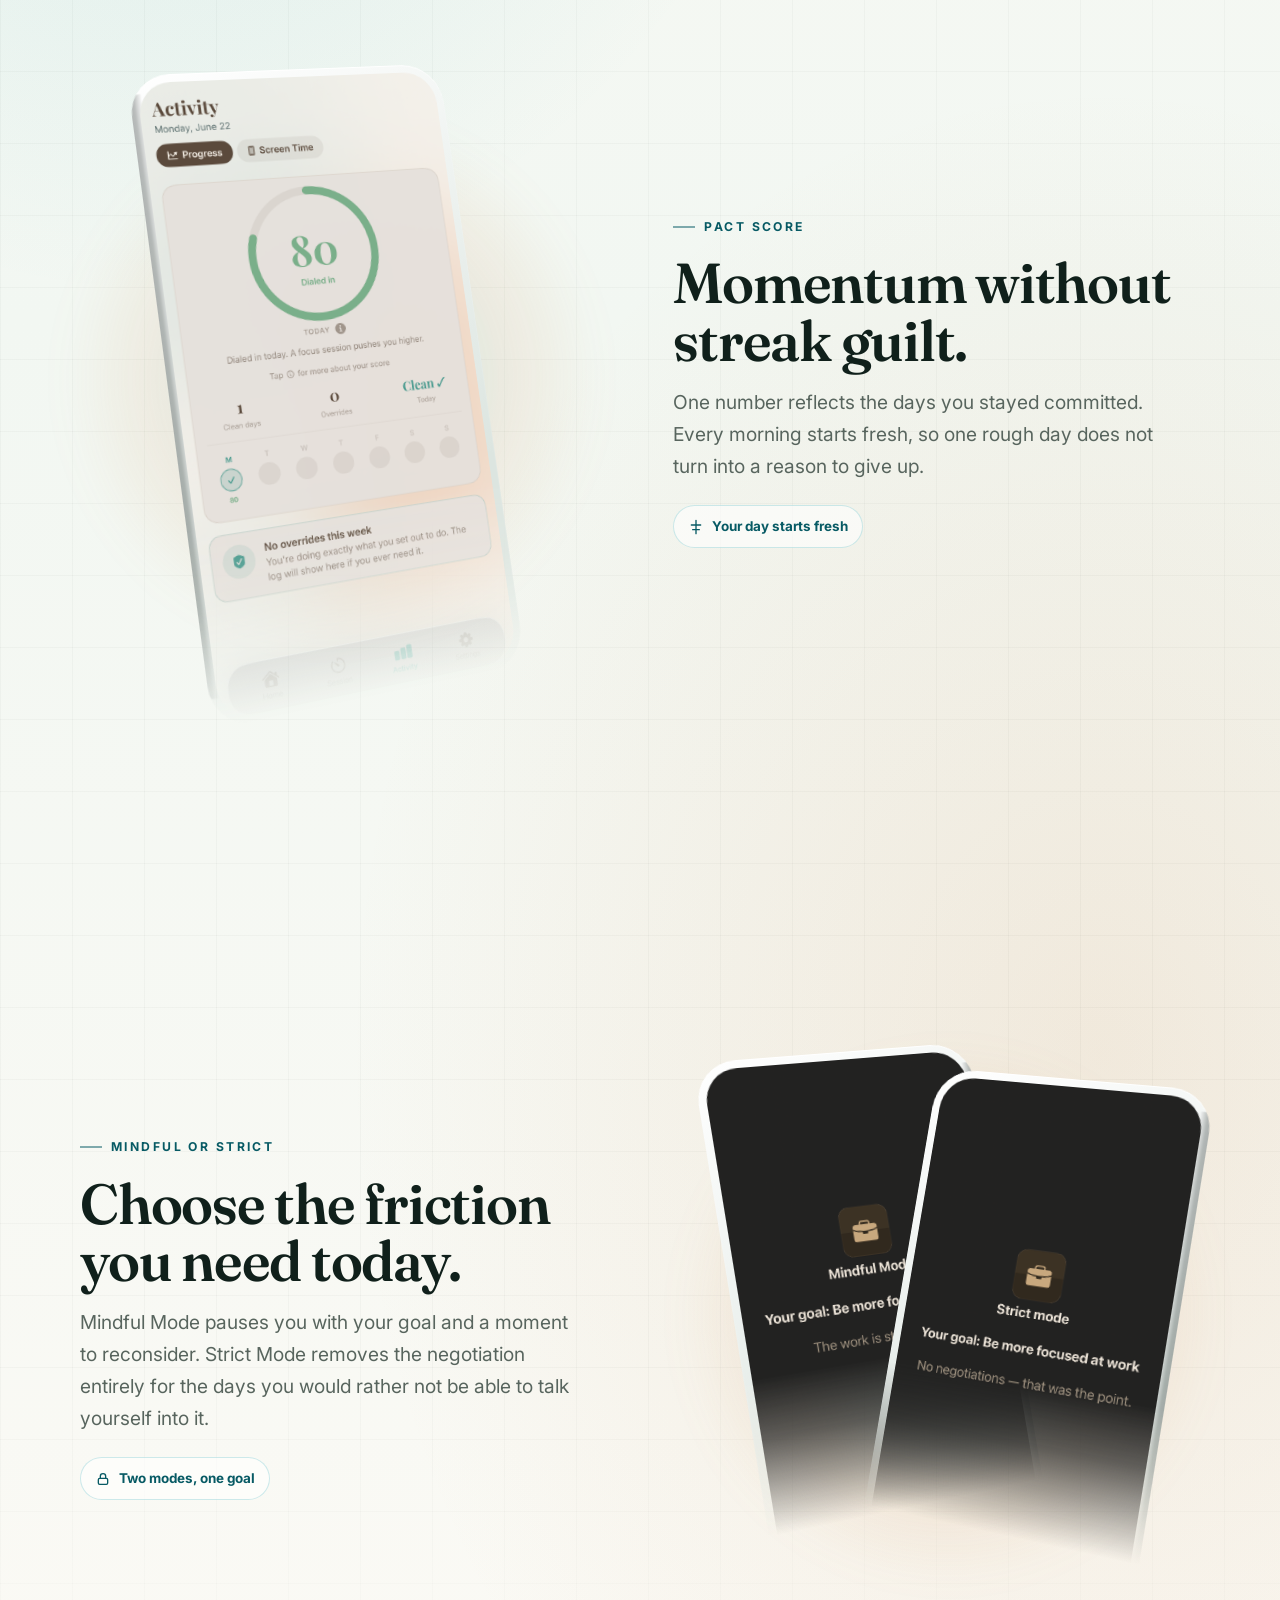
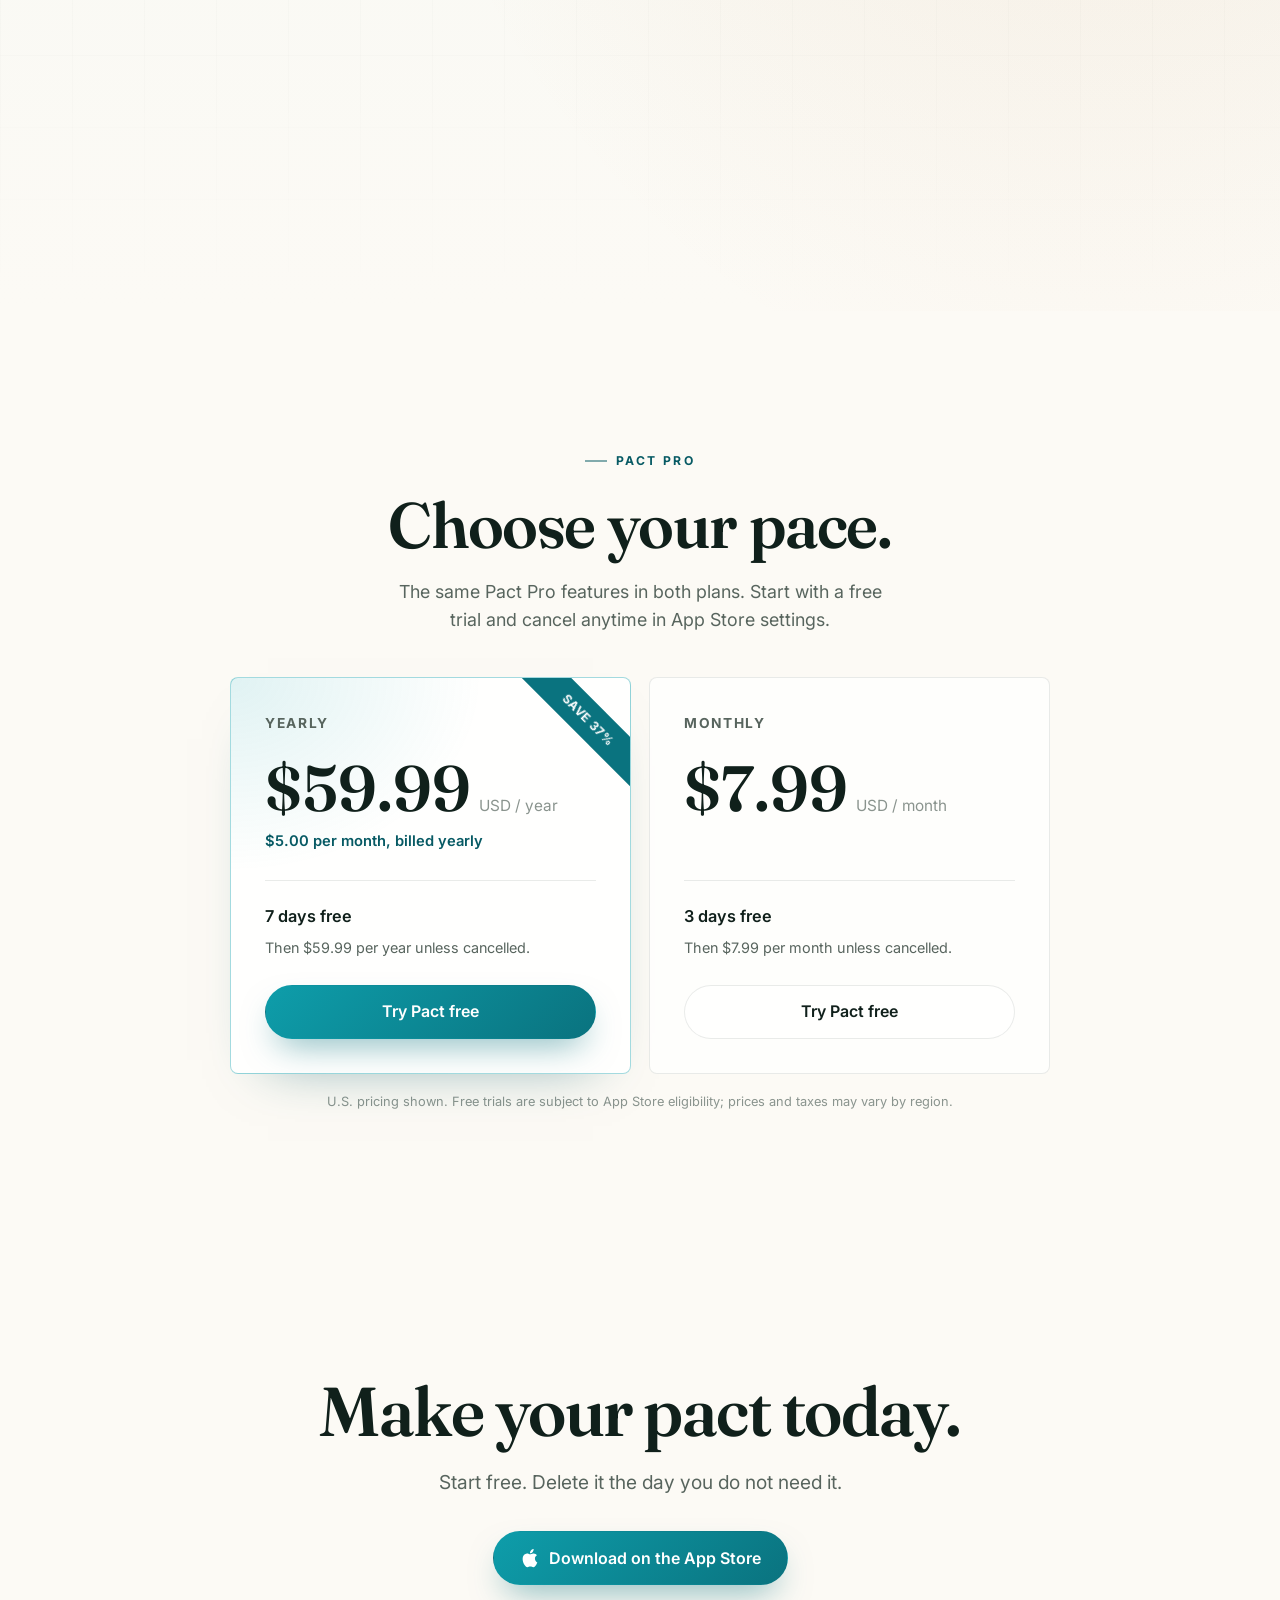
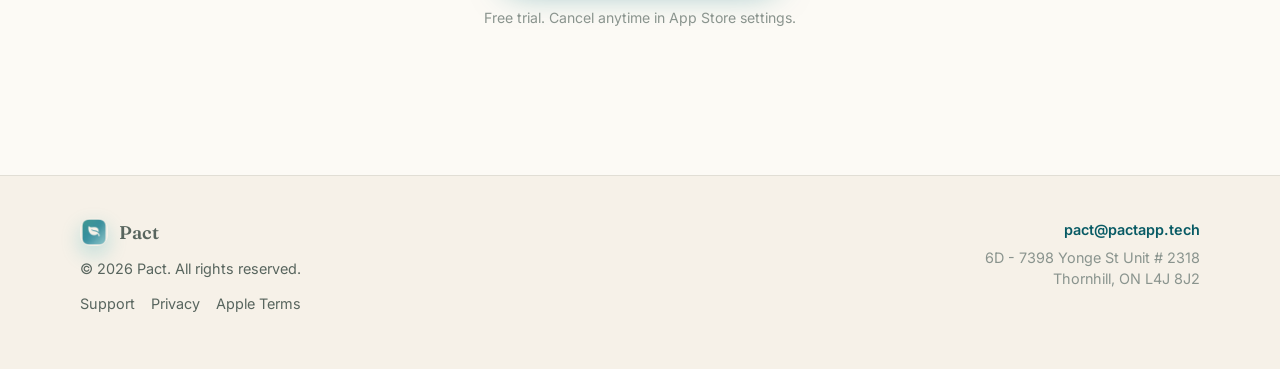
==== commit 701e36cb: "Update landing page gambling app positioning" ====
--- a/index.html
+++ b/index.html
@@ -5,17 +5,17 @@
     <meta name="viewport" content="width=device-width, initial-scale=1" />
     <meta
       name="description"
-      content="Pact blocks the apps that pull you in with limits that hold. Built for distraction, doomscrolling, and the habits that are hardest to leave."
+      content="Pact blocks gambling, betting, sportsbook, social, and scrolling apps with limits that hold when willpower runs out. Built to be deleted."
     />
     <meta name="apple-itunes-app" content="app-id=6768125792" />
-    <meta property="og:title" content="Pact — Reclaim your time." />
+    <meta property="og:title" content="Pact — Block betting apps with limits that hold." />
     <meta
       property="og:description"
-      content="Block the apps that pull you in with limits that hold. Built for distraction, doomscrolling, and the habits that are hardest to leave."
+      content="Block gambling, betting, sportsbook, social, and scrolling apps with real friction. Pact is built to be deleted."
     />
     <meta property="og:image" content="assets/pact-home.png" />
     <meta property="og:type" content="website" />
-    <title>Pact — Reclaim your time.</title>
+    <title>Pact — Block betting apps with limits that hold.</title>
 
     <link rel="icon" type="image/png" sizes="32x32" href="assets/favicon-32.png" />
     <link rel="apple-touch-icon" sizes="180x180" href="assets/apple-touch-icon.png" />
@@ -230,7 +230,7 @@
         color: #fff;
       }
 
-      /* ---------- HERO (atmospheric, no product) ---------- */
+      /* ---------- HERO ---------- */
       .hero {
         position: relative;
         min-height: 100svh;
@@ -292,11 +292,11 @@
       .hero h1 {
         max-width: 13ch;
         margin: 0 auto;
-        font-family: var(--sans);
-        font-size: clamp(4rem, 8.2vw, 8.35rem);
-        font-weight: 800;
-        line-height: 0.9;
-        letter-spacing: -0.055em;
+        font-family: var(--display);
+        font-size: clamp(4.1rem, 8vw, 7.9rem);
+        font-weight: 600;
+        line-height: 0.94;
+        letter-spacing: 0;
       }
       .hero h1 .hero-accent {
         display: block;
@@ -1002,7 +1002,12 @@
           max-width: 100%;
           margin: 0 auto;
           font-size: clamp(2.28rem, 9.8vw, 2.68rem);
-          letter-spacing: -0.05em;
+          letter-spacing: 0;
+        }
+        .hero h1 .char {
+          opacity: 1;
+          transform: none;
+          animation: none;
         }
         .hero h1 .hero-accent {
           display: block;
@@ -1017,7 +1022,7 @@
           display: none;
         }
         .hero .sub {
-          max-width: 24ch;
+          max-width: 31ch;
           font-size: 1rem;
         }
         .hero-actions {
@@ -1192,12 +1197,12 @@
       <section class="hero">
         <div class="hero-bg" aria-hidden="true"></div>
         <div class="wrap hero-inner">
-          <span class="pill ra is-visible"><span class="dot"></span>Limits that hold</span>
-          <h1 class="ra is-visible" style="--delay: 90ms" aria-label="Reclaim your time.">
-            <span class="hero-line">Reclaim</span><span class="hero-accent">your time.</span>
+          <span class="pill ra is-visible"><span class="dot"></span>Gambling, betting, and focus blocks</span>
+          <h1 class="ra is-visible" style="--delay: 90ms" aria-label="Block betting apps. Keep your pact.">
+            <span class="hero-line">Block betting apps.</span><span class="hero-accent">Keep your pact.</span>
           </h1>
           <p class="sub ra is-visible" style="--delay: 180ms">
-            Block the apps that pull you in, with limits that hold. For distraction, doomscrolling, and the habits hardest to leave.
+            Block betting and gambling apps — and anything else you can't put down.
           </p>
           <div class="hero-actions ra is-visible" style="--delay: 260ms">
             <a class="btn primary" href="https://apps.apple.com/ca/app/pact-screen-time-lock/id6768125792">
@@ -1220,7 +1225,7 @@
           <div class="deleted-copy">
             <span class="eyebrow">The point</span>
             <h2 id="deleted-title">Built to be deleted.</h2>
-            <p>Most apps want you hooked. Pact wants you free. Use it until you do not need it, then let it go.</p>
+            <p>Most apps are built to keep you coming back. Pact is built for the day you do not need it anymore.</p>
             <div class="deleted-progress" aria-hidden="true"><span></span></div>
           </div>
         </div>
@@ -1228,17 +1233,17 @@
 
       <!-- POSITIONING -->
       <section class="wrap statement ra" id="why-pact">
-        <span class="eyebrow">When “Ignore” is too easy</span>
-        <h2>Give your limits more weight.</h2>
-        <p class="after">For people who find a distraction difficult to interrupt once it starts.</p>
+        <span class="eyebrow">When ignore is too easy</span>
+        <h2>Block the apps that cost you most.</h2>
+        <p class="after">Sportsbooks, casinos, betting apps, social feeds, and any habit that gets harder to stop once it starts.</p>
         <div class="chips">
+          <span class="chip hot"><svg viewBox="0 0 24 24" fill="none" stroke="currentColor" stroke-width="2" stroke-linecap="round"><path d="M3 12h4l2 6 4-14 2 8h6"/></svg>Sportsbooks</span>
+          <span class="chip hot"><svg viewBox="0 0 24 24" fill="none" stroke="currentColor" stroke-width="2" stroke-linecap="round"><rect x="4" y="4" width="16" height="16" rx="2"/><circle cx="8.5" cy="8.5" r="1.1"/><circle cx="12" cy="12" r="1.1"/><circle cx="15.5" cy="15.5" r="1.1"/></svg>Casino &amp; betting apps</span>
+          <span class="chip"><svg viewBox="0 0 24 24" fill="none" stroke="currentColor" stroke-width="2" stroke-linecap="round"><path d="M12 5v14M5 12h14"/></svg>Doomscrolling</span>
           <span class="chip"><svg viewBox="0 0 24 24" fill="none" stroke="currentColor" stroke-width="2" stroke-linecap="round"><path d="M9.5 4.5A3.5 3.5 0 0 0 6 8v1a3 3 0 0 0 0 6v1a3.5 3.5 0 0 0 3.5 3.5c1 0 1.9-.4 2.5-1.1.6.7 1.5 1.1 2.5 1.1A3.5 3.5 0 0 0 18 16v-1a3 3 0 0 0 0-6V8a3.5 3.5 0 0 0-6-2.5A3.5 3.5 0 0 0 9.5 4.5Z"/><path d="M12 5.5v12.9"/></svg>ADHD &amp; focus</span>
-          <span class="chip hot"><svg viewBox="0 0 24 24" fill="none" stroke="currentColor" stroke-width="2" stroke-linecap="round"><path d="M3 12h4l2 6 4-14 2 8h6"/></svg>Sports-betting apps</span>
-          <span class="chip hot"><svg viewBox="0 0 24 24" fill="none" stroke="currentColor" stroke-width="2" stroke-linecap="round"><rect x="4" y="4" width="16" height="16" rx="2"/><circle cx="8.5" cy="8.5" r="1.1"/><circle cx="12" cy="12" r="1.1"/><circle cx="15.5" cy="15.5" r="1.1"/></svg>Gambling apps</span>
-          <span class="chip"><svg viewBox="0 0 24 24" fill="none" stroke="currentColor" stroke-width="2" stroke-linecap="round"><path d="M12 5v14M5 12h14"/></svg>Doomscrolling</span>
         </div>
-        <p class="difference"><strong>Ordinary limits warn you.</strong> Pact adds a pause or a harder boundary.</p>
-        <p class="scope-note">Pact is an app-blocking tool, not medical care or treatment.</p>
+        <p class="difference"><strong>Ordinary limits warn you.</strong> Pact adds a mindful pause or a strict lock that stays put when a weak moment hits.</p>
+        <p class="scope-note">Pact supports healthier digital habits. It is not medical treatment, therapy, or a substitute for professional help. If gambling feels out of control in the US, call or text the National Problem Gambling Helpline at 1-800-522-4700.</p>
       </section>
 
       <!-- PRODUCT FLOW -->
@@ -1251,12 +1256,12 @@
               </div>
             </div>
             <div class="feature-copy ra" style="--delay: 100ms">
-              <span class="eyebrow">Dashboard</span>
-              <h2>See the day before it disappears.</h2>
-              <p>Your dashboard keeps the big signals close: screen time, clean days, active limits, and the next focus session.</p>
+              <span class="eyebrow">App blocking</span>
+              <h2>Lock the apps that pull hardest.</h2>
+              <p>Pick the apps that cost you most and set a daily limit. Use a short limit for social media, or a zero-minute block for gambling, betting, and sportsbook apps.</p>
               <span class="feature-pill">
                 <svg viewBox="0 0 24 24" fill="none" stroke="currentColor" stroke-width="2" stroke-linecap="round"><path d="M4 19V5M4 19h16M8 15l3-3 3 2 5-7"/></svg>
-                Calm, glanceable feedback
+                Daily limit or full block
               </span>
             </div>
           </article>
@@ -1264,11 +1269,11 @@
           <article class="feature-row flip">
             <div class="feature-copy ra">
               <span class="eyebrow">Pact Score</span>
-              <h2>A score, not a streak.</h2>
-              <p>One simple number shows how dialed in you are today. No shame, no endless analytics, just enough feedback to stay honest.</p>
+              <h2>Momentum without streak guilt.</h2>
+              <p>One number reflects the days you stayed committed. Every morning starts fresh, so one rough day does not turn into a reason to give up.</p>
               <span class="feature-pill">
                 <svg viewBox="0 0 24 24" fill="none" stroke="currentColor" stroke-width="2" stroke-linecap="round"><path d="M12 2v20M5 9h14M7 16h10"/></svg>
-                Every morning starts fresh
+                Your day starts fresh
               </span>
             </div>
             <div class="feature-media ra" style="--delay: 100ms">
@@ -1291,8 +1296,8 @@
             </div>
             <div class="feature-copy ra" style="--delay: 100ms">
               <span class="eyebrow">Mindful or Strict</span>
-              <h2>Choose the kind of friction you need.</h2>
-              <p>Mindful Mode gives you a pause and a way back. Strict Mode removes the negotiation entirely when you know you need a harder boundary.</p>
+              <h2>Choose the friction you need today.</h2>
+              <p>Mindful Mode pauses you with your goal and a moment to reconsider. Strict Mode removes the negotiation entirely for the days you would rather not be able to talk yourself into it.</p>
               <span class="feature-pill">
                 <svg viewBox="0 0 24 24" fill="none" stroke="currentColor" stroke-width="2" stroke-linecap="round"><rect x="5" y="11" width="14" height="9" rx="2"/><path d="M8 11V8a4 4 0 0 1 8 0v3"/></svg>
                 Two modes, one goal
@@ -1331,8 +1336,8 @@
 
       <!-- CLOSING -->
       <section class="wrap closing ra">
-        <h2>Take back the hours.</h2>
-        <p class="lead">Start free. Delete it when you're ready.</p>
+        <h2>Make your pact today.</h2>
+        <p class="lead">Start free. Delete it the day you do not need it.</p>
         <div class="hero-actions">
           <a class="btn primary" href="https://apps.apple.com/ca/app/pact-screen-time-lock/id6768125792">
             <svg class="apple-mark" viewBox="0 0 384 512" fill="currentColor" aria-hidden="true"><path d="M318.7 268.7c-.2-36.7 16.4-64.4 50-84.8-18.8-26.9-47.2-41.7-84.7-44.6-35.5-2.8-74.3 20.7-88.5 20.7-15 0-49.4-19.7-76.4-19.2-39.2.6-75.3 22.8-95.4 58C-17 269.5 13.3 374.9 53 432.4c19.4 28 42.5 59.5 72.8 58.4 29.2-1.2 40.2-18.9 75.4-18.9 35.1 0 45.1 18.9 76.1 18.3 31.4-.6 51.3-28.5 70.5-56.6 22.3-32.6 31.5-64.2 31.9-65.8-.7-.3-61.3-23.5-61-99.1zM260.7 101.9c16.1-19.5 27-46.6 24-73.5-23.2.9-51.2 15.4-67.9 34.9-15 17.3-28.1 44.9-24.5 71.3 25.8 2 52.2-13.1 68.4-32.7z"/></svg>
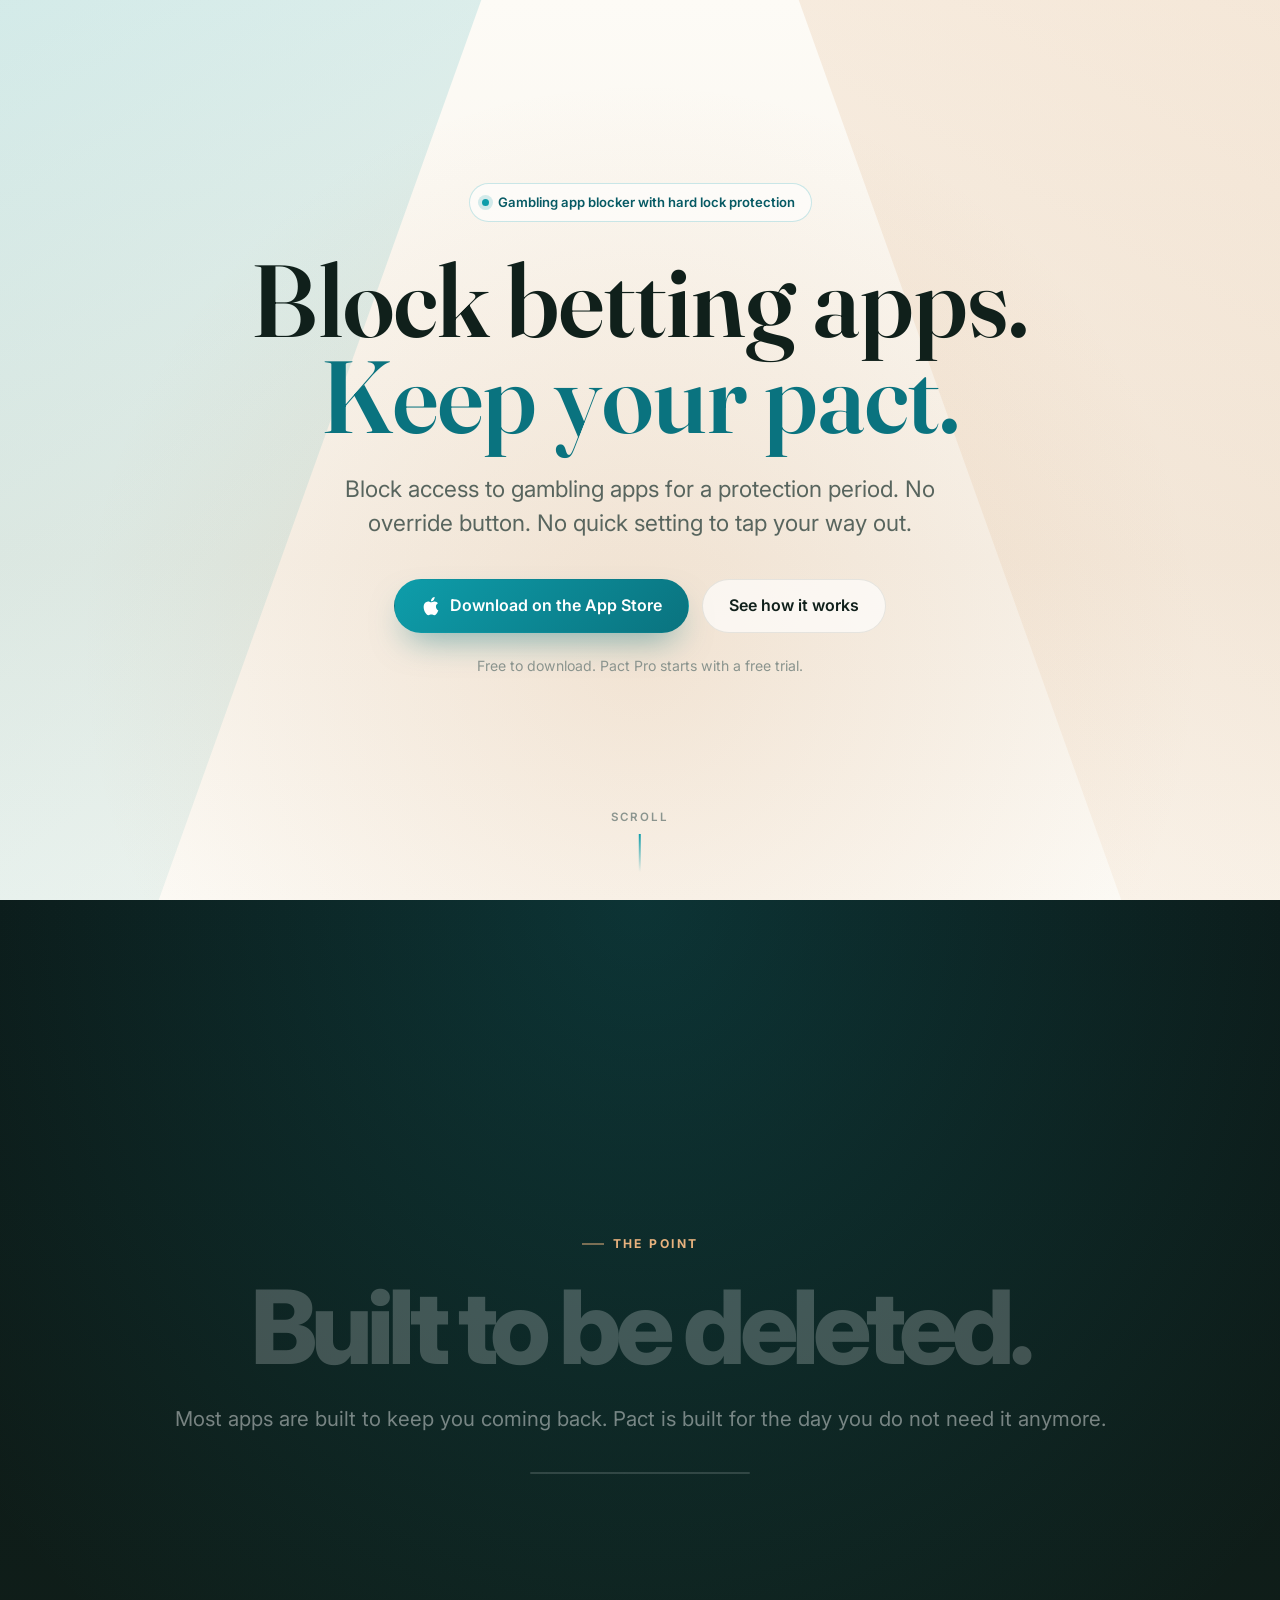
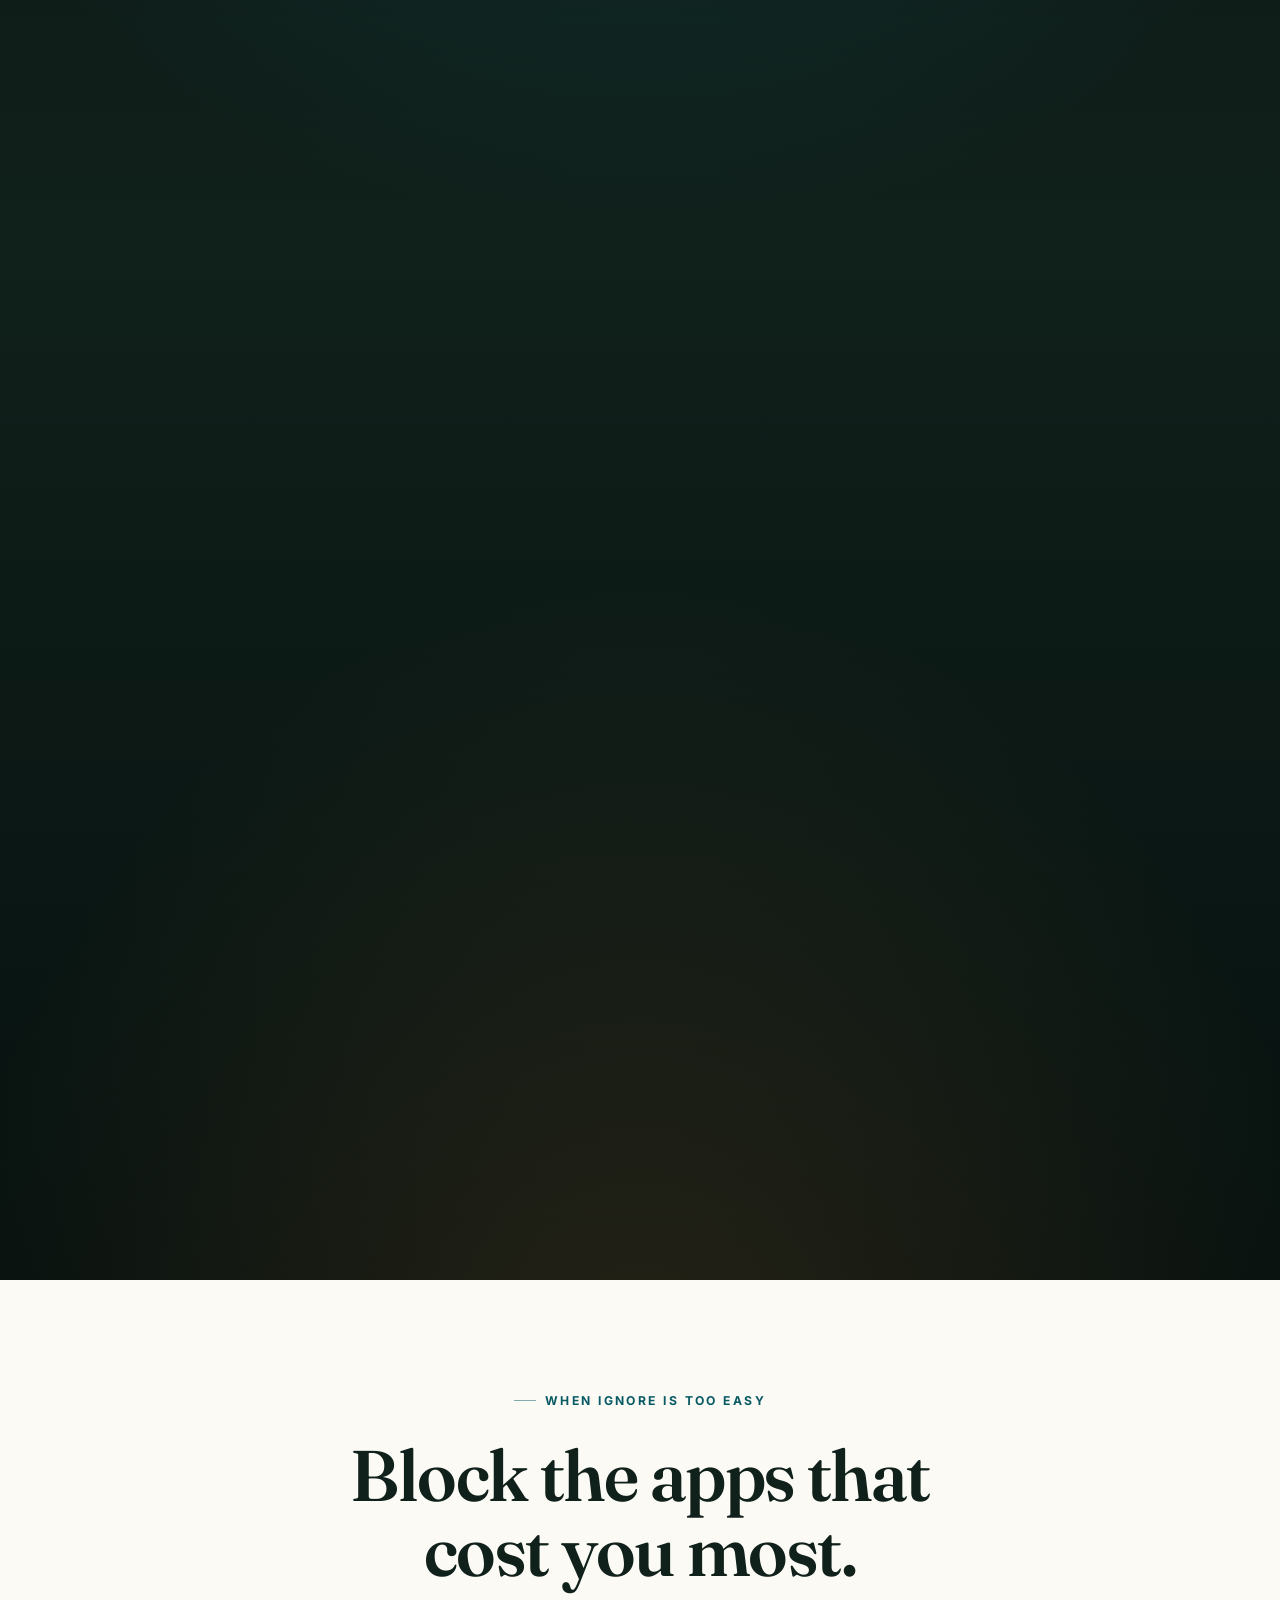
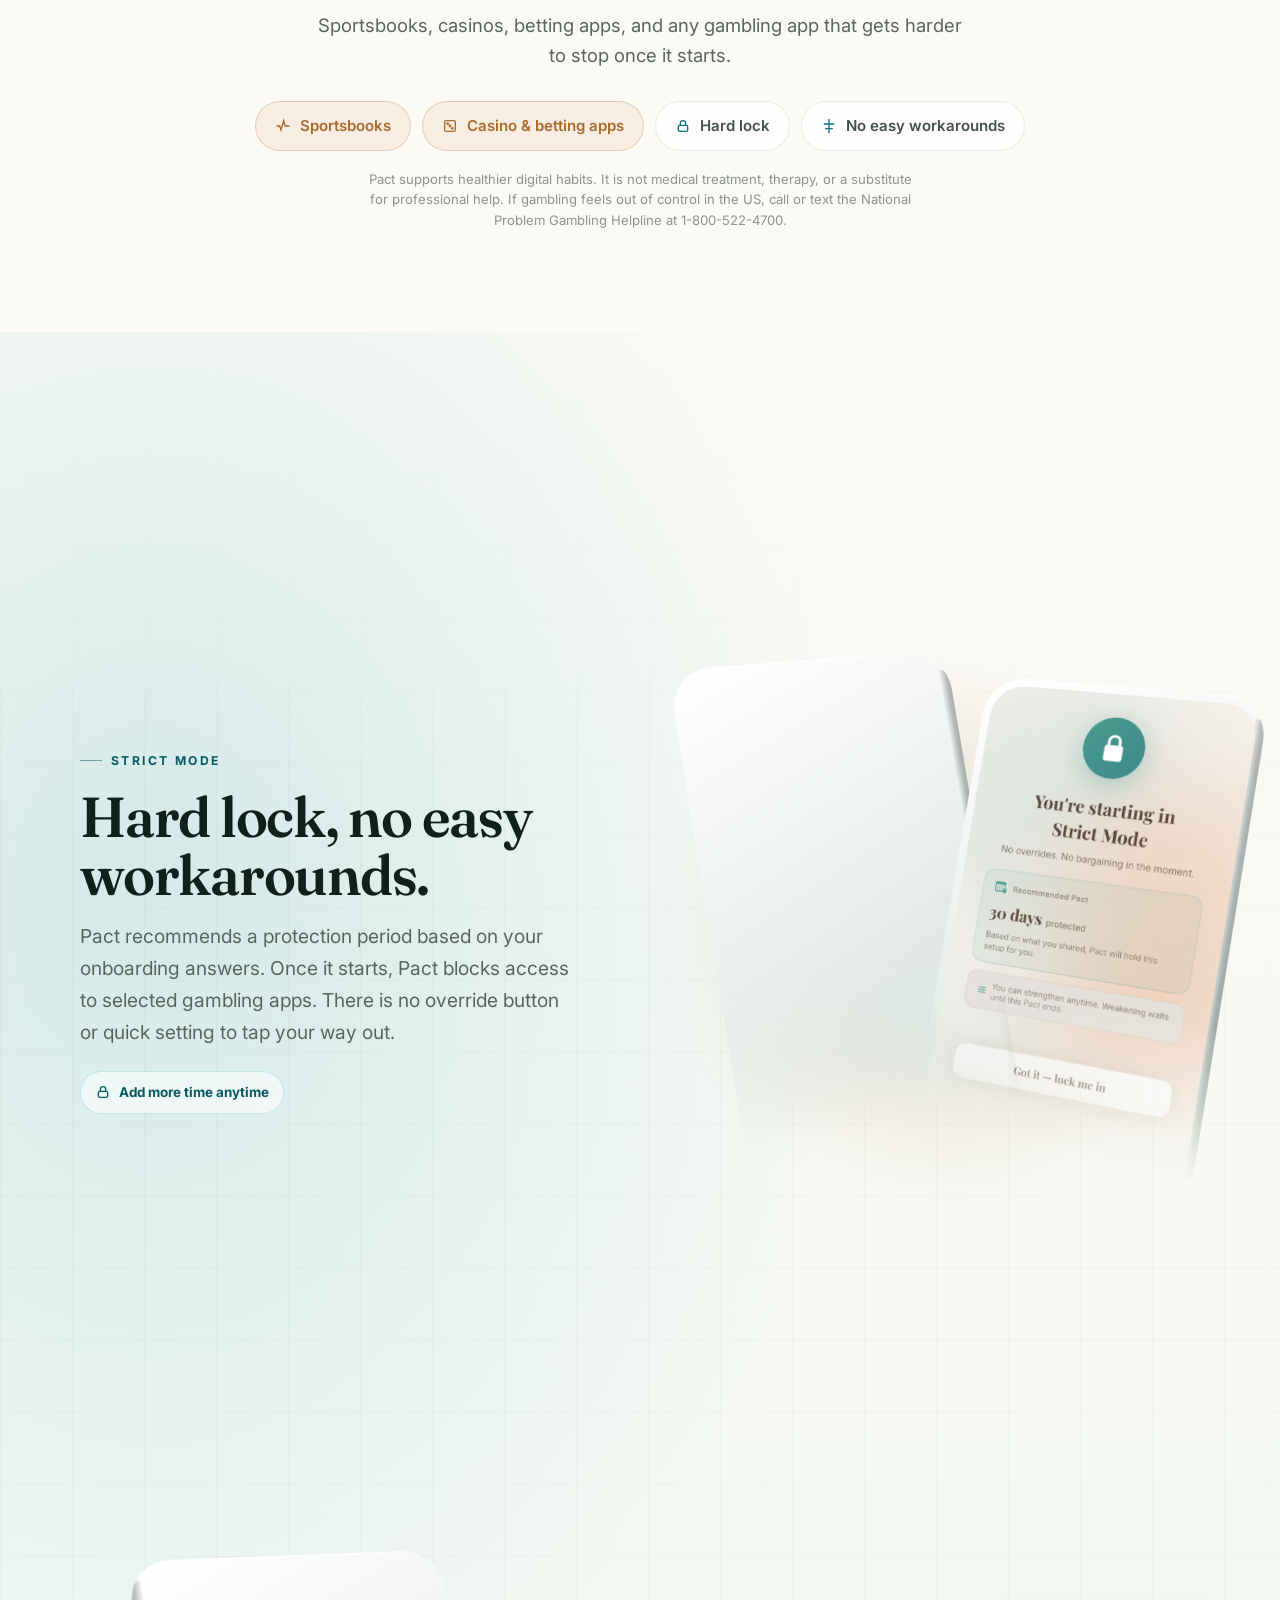
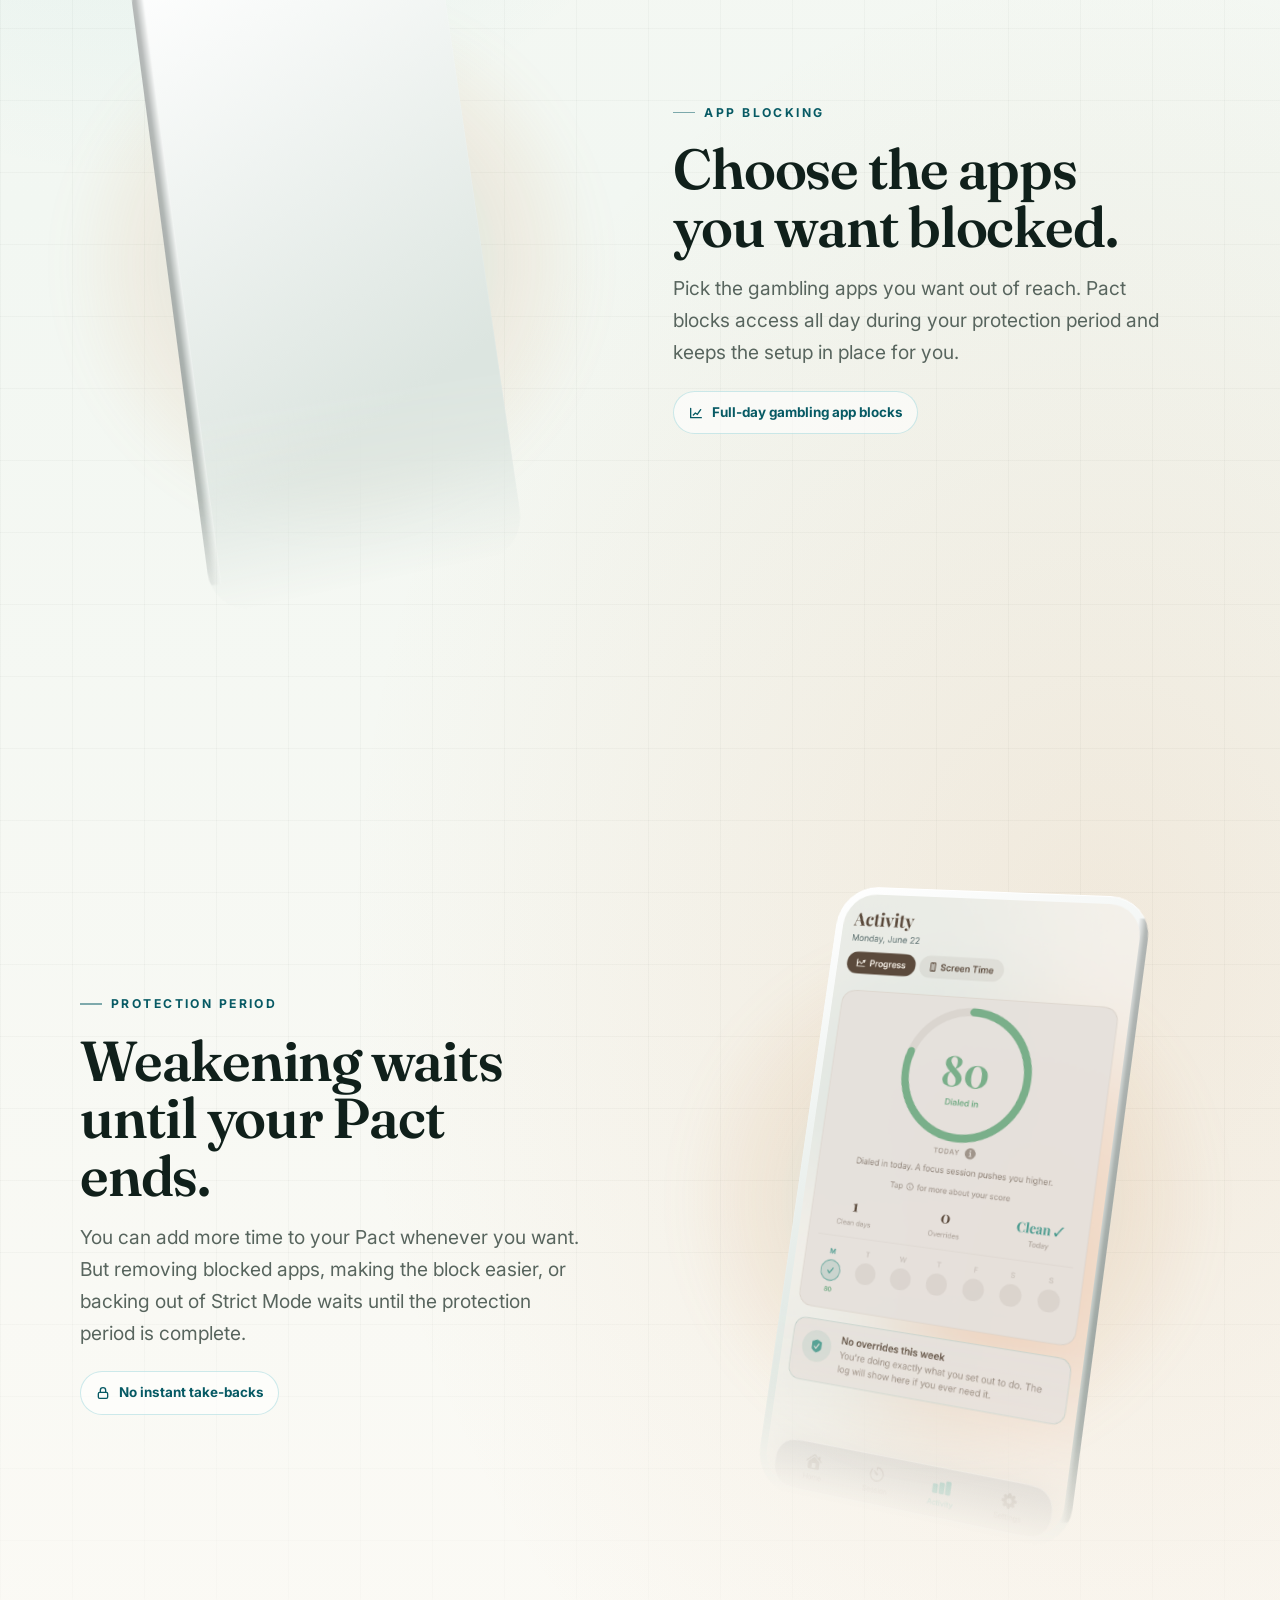
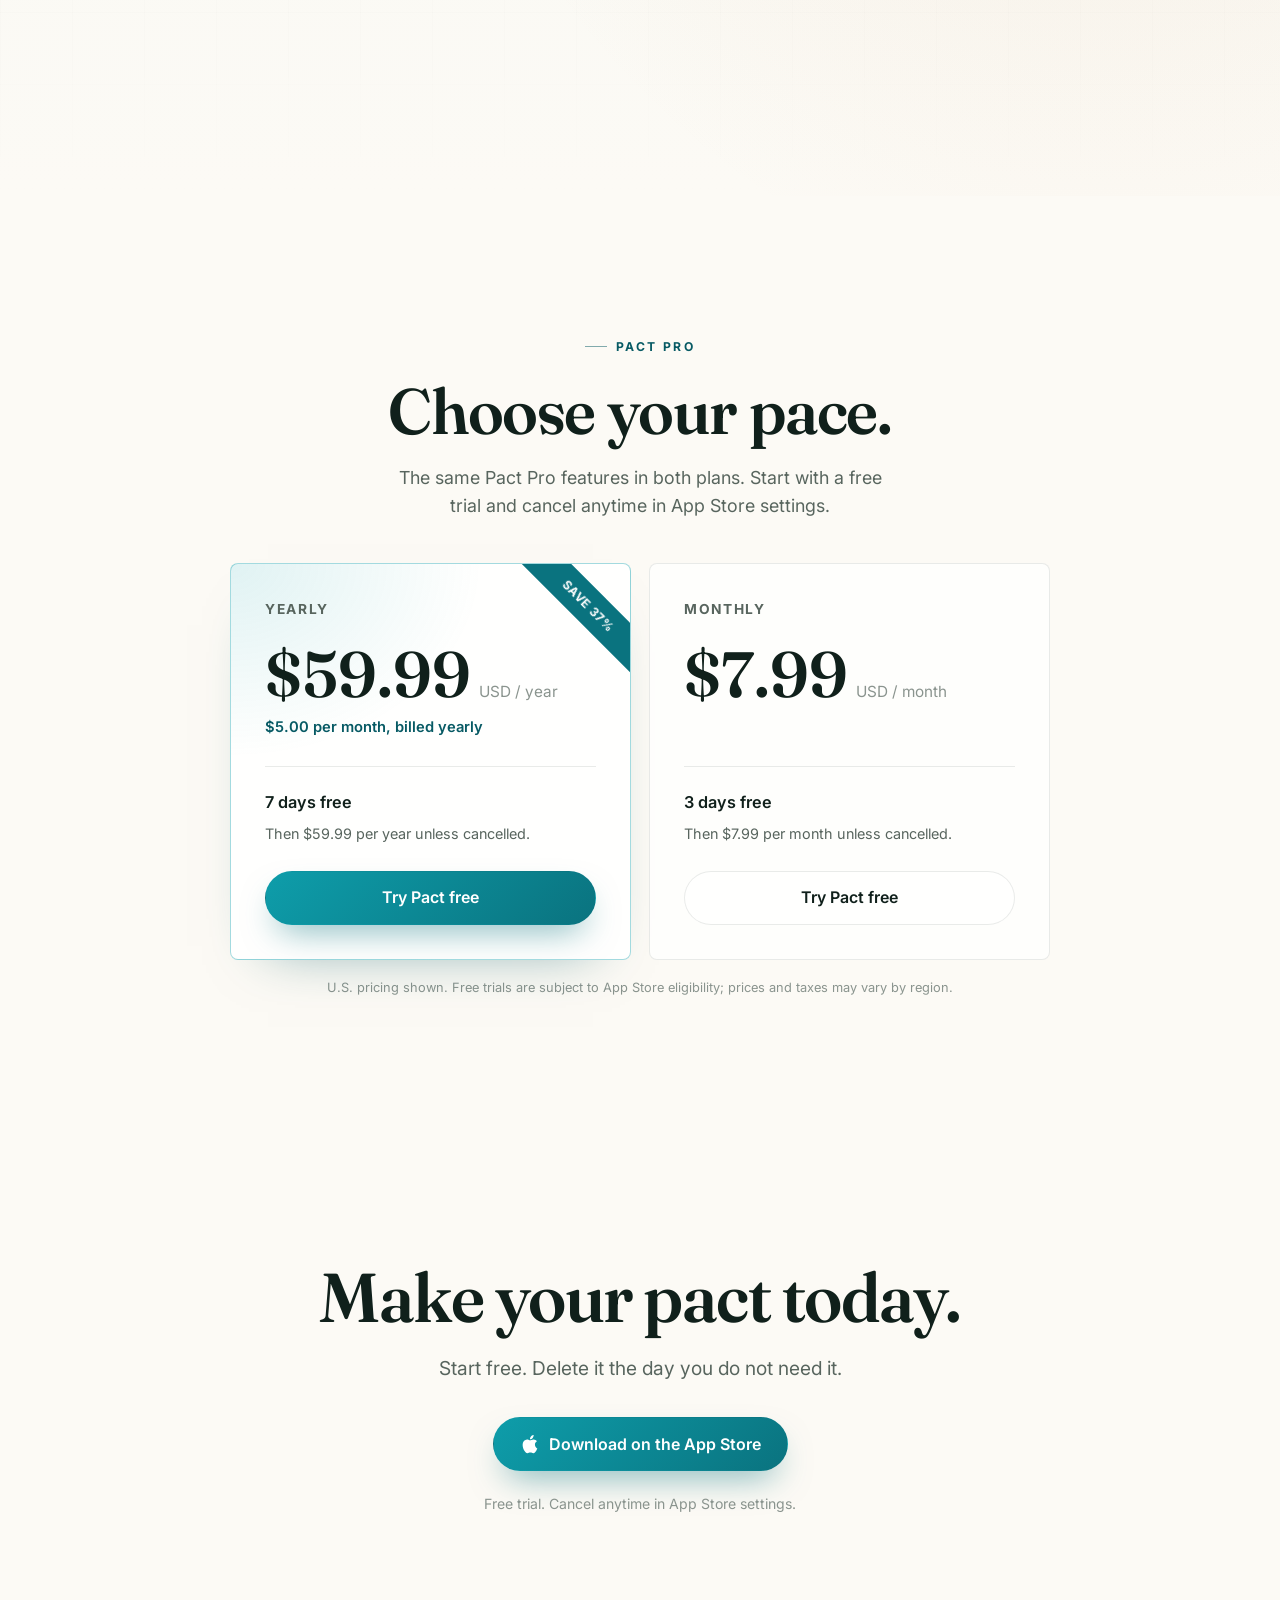
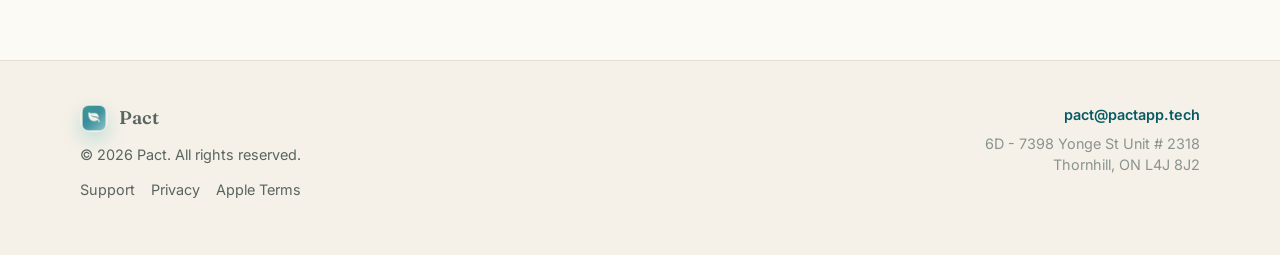
==== commit 5fd4daa8: "Update Pact gambling blocker positioning" ====
--- a/index.html
+++ b/index.html
@@ -5,17 +5,17 @@
     <meta name="viewport" content="width=device-width, initial-scale=1" />
     <meta
       name="description"
-      content="Pact blocks gambling, betting, sportsbook, social, and scrolling apps with limits that hold when willpower runs out. Built to be deleted."
+      content="Pact blocks gambling and betting apps with Strict Mode, hard lock protection, no easy workarounds, and protection periods that hold when urges hit."
     />
     <meta name="apple-itunes-app" content="app-id=6768125792" />
-    <meta property="og:title" content="Pact — Block betting apps with limits that hold." />
+    <meta property="og:title" content="Pact — Block betting apps with a hard lock." />
     <meta
       property="og:description"
-      content="Block gambling, betting, sportsbook, social, and scrolling apps with real friction. Pact is built to be deleted."
+      content="Block gambling and betting apps with Strict Mode, no in-app overrides, and protection periods that are hard to back out of."
     />
     <meta property="og:image" content="assets/pact-home.png" />
     <meta property="og:type" content="website" />
-    <title>Pact — Block betting apps with limits that hold.</title>
+    <title>Pact — Block betting apps with a hard lock.</title>
 
     <link rel="icon" type="image/png" sizes="32x32" href="assets/favicon-32.png" />
     <link rel="apple-touch-icon" sizes="180x180" href="assets/apple-touch-icon.png" />
@@ -712,15 +712,15 @@
         left: 50%;
         top: 50%;
         width: min(286px, 48vw);
-        aspect-ratio: 900 / 1691;
+        aspect-ratio: 900 / 1728;
         -webkit-mask-image: linear-gradient(180deg, #000 0%, #000 58%, rgba(0, 0, 0, 0.7) 69%, transparent 86%);
         mask-image: linear-gradient(180deg, #000 0%, #000 58%, rgba(0, 0, 0, 0.7) 69%, transparent 86%);
       }
-      .dual-phone .mindful-shot {
-        transform: translate(-74%, -50%) rotate(-9deg) rotateY(18deg) rotateX(2deg);
-      }
-      .dual-phone .strict-shot {
-        transform: translate(-22%, -45%) rotate(9deg) rotateY(-18deg) rotateX(2deg);
+      .dual-phone .strict-back {
+        transform: translate(-82%, -50%) rotate(-9deg) rotateY(18deg) rotateX(2deg);
+      }
+      .dual-phone .strict-front {
+        transform: translate(-4%, -45%) rotate(9deg) rotateY(-18deg) rotateX(2deg);
       }
 
       .chips {
@@ -1118,11 +1118,11 @@
         .dual-phone .clean-phone {
           width: min(238px, 52vw);
         }
-        .dual-phone .mindful-shot {
-          transform: translate(-73%, -54%) rotate(-7deg);
-        }
-        .dual-phone .strict-shot {
-          transform: translate(-25%, -49%) rotate(8deg);
+        .dual-phone .strict-back {
+          transform: translate(-86%, -54%) rotate(-7deg);
+        }
+        .dual-phone .strict-front {
+          transform: translate(-8%, -49%) rotate(8deg);
         }
         .deleted-pin {
           padding: 82px 18px;
@@ -1197,12 +1197,12 @@
       <section class="hero">
         <div class="hero-bg" aria-hidden="true"></div>
         <div class="wrap hero-inner">
-          <span class="pill ra is-visible"><span class="dot"></span>Gambling, betting, and focus blocks</span>
+          <span class="pill ra is-visible"><span class="dot"></span>Gambling app blocker with hard lock protection</span>
           <h1 class="ra is-visible" style="--delay: 90ms" aria-label="Block betting apps. Keep your pact.">
             <span class="hero-line">Block betting apps.</span><span class="hero-accent">Keep your pact.</span>
           </h1>
           <p class="sub ra is-visible" style="--delay: 180ms">
-            Block betting and gambling apps — and anything else you can't put down.
+            Block access to gambling apps for a protection period. No override button. No quick setting to tap your way out.
           </p>
           <div class="hero-actions ra is-visible" style="--delay: 260ms">
             <a class="btn primary" href="https://apps.apple.com/ca/app/pact-screen-time-lock/id6768125792">
@@ -1235,14 +1235,13 @@
       <section class="wrap statement ra" id="why-pact">
         <span class="eyebrow">When ignore is too easy</span>
         <h2>Block the apps that cost you most.</h2>
-        <p class="after">Sportsbooks, casinos, betting apps, social feeds, and any habit that gets harder to stop once it starts.</p>
+        <p class="after">Sportsbooks, casinos, betting apps, and any gambling app that gets harder to stop once it starts.</p>
         <div class="chips">
           <span class="chip hot"><svg viewBox="0 0 24 24" fill="none" stroke="currentColor" stroke-width="2" stroke-linecap="round"><path d="M3 12h4l2 6 4-14 2 8h6"/></svg>Sportsbooks</span>
           <span class="chip hot"><svg viewBox="0 0 24 24" fill="none" stroke="currentColor" stroke-width="2" stroke-linecap="round"><rect x="4" y="4" width="16" height="16" rx="2"/><circle cx="8.5" cy="8.5" r="1.1"/><circle cx="12" cy="12" r="1.1"/><circle cx="15.5" cy="15.5" r="1.1"/></svg>Casino &amp; betting apps</span>
-          <span class="chip"><svg viewBox="0 0 24 24" fill="none" stroke="currentColor" stroke-width="2" stroke-linecap="round"><path d="M12 5v14M5 12h14"/></svg>Doomscrolling</span>
-          <span class="chip"><svg viewBox="0 0 24 24" fill="none" stroke="currentColor" stroke-width="2" stroke-linecap="round"><path d="M9.5 4.5A3.5 3.5 0 0 0 6 8v1a3 3 0 0 0 0 6v1a3.5 3.5 0 0 0 3.5 3.5c1 0 1.9-.4 2.5-1.1.6.7 1.5 1.1 2.5 1.1A3.5 3.5 0 0 0 18 16v-1a3 3 0 0 0 0-6V8a3.5 3.5 0 0 0-6-2.5A3.5 3.5 0 0 0 9.5 4.5Z"/><path d="M12 5.5v12.9"/></svg>ADHD &amp; focus</span>
+          <span class="chip"><svg viewBox="0 0 24 24" fill="none" stroke="currentColor" stroke-width="2" stroke-linecap="round"><rect x="5" y="11" width="14" height="9" rx="2"/><path d="M8 11V8a4 4 0 0 1 8 0v3"/></svg>Hard lock</span>
+          <span class="chip"><svg viewBox="0 0 24 24" fill="none" stroke="currentColor" stroke-width="2" stroke-linecap="round"><path d="M12 2v20M5 9h14M7 16h10"/></svg>No easy workarounds</span>
         </div>
-        <p class="difference"><strong>Ordinary limits warn you.</strong> Pact adds a mindful pause or a strict lock that stays put when a weak moment hits.</p>
         <p class="scope-note">Pact supports healthier digital habits. It is not medical treatment, therapy, or a substitute for professional help. If gambling feels out of control in the US, call or text the National Problem Gambling Helpline at 1-800-522-4700.</p>
       </section>
 
@@ -1251,56 +1250,56 @@
         <div class="wrap">
           <article class="feature-row">
             <div class="feature-media ra">
-              <div class="clean-phone">
-                <img src="assets/pact-dashboard-clean.png" alt="Pact dashboard showing daily screen time, clean day progress, active app limits, and focus session controls" loading="lazy" decoding="async" />
+              <div class="dual-phone" aria-label="Strict Mode onboarding protection screens">
+                <div class="clean-phone dark strict-back">
+                  <img src="assets/pact-strict-clean.png" alt="Strict Mode lock screen" loading="lazy" decoding="async" />
+                </div>
+                <div class="clean-phone dark strict-front">
+                  <img src="assets/pact-strict-onboarding-clean.png?v=20260703-source" alt="Strict Mode onboarding screen showing a recommended 30 day protected Pact" loading="lazy" decoding="async" />
+                </div>
               </div>
             </div>
             <div class="feature-copy ra" style="--delay: 100ms">
-              <span class="eyebrow">App blocking</span>
-              <h2>Lock the apps that pull hardest.</h2>
-              <p>Pick the apps that cost you most and set a daily limit. Use a short limit for social media, or a zero-minute block for gambling, betting, and sportsbook apps.</p>
+              <span class="eyebrow">Strict Mode</span>
+              <h2>Hard lock, no easy workarounds.</h2>
+              <p>Pact recommends a protection period based on your onboarding answers. Once it starts, Pact blocks access to selected gambling apps. There is no override button or quick setting to tap your way out.</p>
               <span class="feature-pill">
-                <svg viewBox="0 0 24 24" fill="none" stroke="currentColor" stroke-width="2" stroke-linecap="round"><path d="M4 19V5M4 19h16M8 15l3-3 3 2 5-7"/></svg>
-                Daily limit or full block
+                <svg viewBox="0 0 24 24" fill="none" stroke="currentColor" stroke-width="2" stroke-linecap="round"><rect x="5" y="11" width="14" height="9" rx="2"/><path d="M8 11V8a4 4 0 0 1 8 0v3"/></svg>
+                Add more time anytime
               </span>
             </div>
           </article>
 
           <article class="feature-row flip">
             <div class="feature-copy ra">
-              <span class="eyebrow">Pact Score</span>
-              <h2>Momentum without streak guilt.</h2>
-              <p>One number reflects the days you stayed committed. Every morning starts fresh, so one rough day does not turn into a reason to give up.</p>
+              <span class="eyebrow">App blocking</span>
+              <h2>Choose the apps you want blocked.</h2>
+              <p>Pick the gambling apps you want out of reach. Pact blocks access all day during your protection period and keeps the setup in place for you.</p>
               <span class="feature-pill">
-                <svg viewBox="0 0 24 24" fill="none" stroke="currentColor" stroke-width="2" stroke-linecap="round"><path d="M12 2v20M5 9h14M7 16h10"/></svg>
-                Your day starts fresh
+                <svg viewBox="0 0 24 24" fill="none" stroke="currentColor" stroke-width="2" stroke-linecap="round"><path d="M4 19V5M4 19h16M8 15l3-3 3 2 5-7"/></svg>
+                Full-day gambling app blocks
               </span>
             </div>
             <div class="feature-media ra" style="--delay: 100ms">
               <div class="clean-phone">
-                <img src="assets/pact-score-clean.png" alt="Pact Score activity screen showing a daily score of 80 and no overrides this week" loading="lazy" decoding="async" />
+                <img src="assets/pact-app-limits-gambling-clean.png?v=20260703-app-limits-roomy" alt="Pact app limits screen showing selected gambling apps blocked all day" loading="lazy" decoding="async" />
               </div>
             </div>
           </article>
 
           <article class="feature-row">
             <div class="feature-media ra">
-              <div class="dual-phone" aria-label="Mindful Mode and Strict Mode screenshots">
-                <div class="clean-phone dark mindful-shot">
-                  <img src="assets/pact-mindful-clean.png" alt="Mindful Mode screen encouraging the user to go back to work" loading="lazy" decoding="async" />
-                </div>
-                <div class="clean-phone dark strict-shot">
-                  <img src="assets/pact-strict-clean.png" alt="Strict Mode screen with no negotiations messaging" loading="lazy" decoding="async" />
-                </div>
+              <div class="clean-phone">
+                <img src="assets/pact-score-clean.png" alt="Pact progress screen showing commitment momentum and app protection activity" loading="lazy" decoding="async" />
               </div>
             </div>
             <div class="feature-copy ra" style="--delay: 100ms">
-              <span class="eyebrow">Mindful or Strict</span>
-              <h2>Choose the friction you need today.</h2>
-              <p>Mindful Mode pauses you with your goal and a moment to reconsider. Strict Mode removes the negotiation entirely for the days you would rather not be able to talk yourself into it.</p>
+              <span class="eyebrow">Protection period</span>
+              <h2>Weakening waits until your Pact ends.</h2>
+              <p>You can add more time to your Pact whenever you want. But removing blocked apps, making the block easier, or backing out of Strict Mode waits until the protection period is complete.</p>
               <span class="feature-pill">
                 <svg viewBox="0 0 24 24" fill="none" stroke="currentColor" stroke-width="2" stroke-linecap="round"><rect x="5" y="11" width="14" height="9" rx="2"/><path d="M8 11V8a4 4 0 0 1 8 0v3"/></svg>
-                Two modes, one goal
+                No instant take-backs
               </span>
             </div>
           </article>
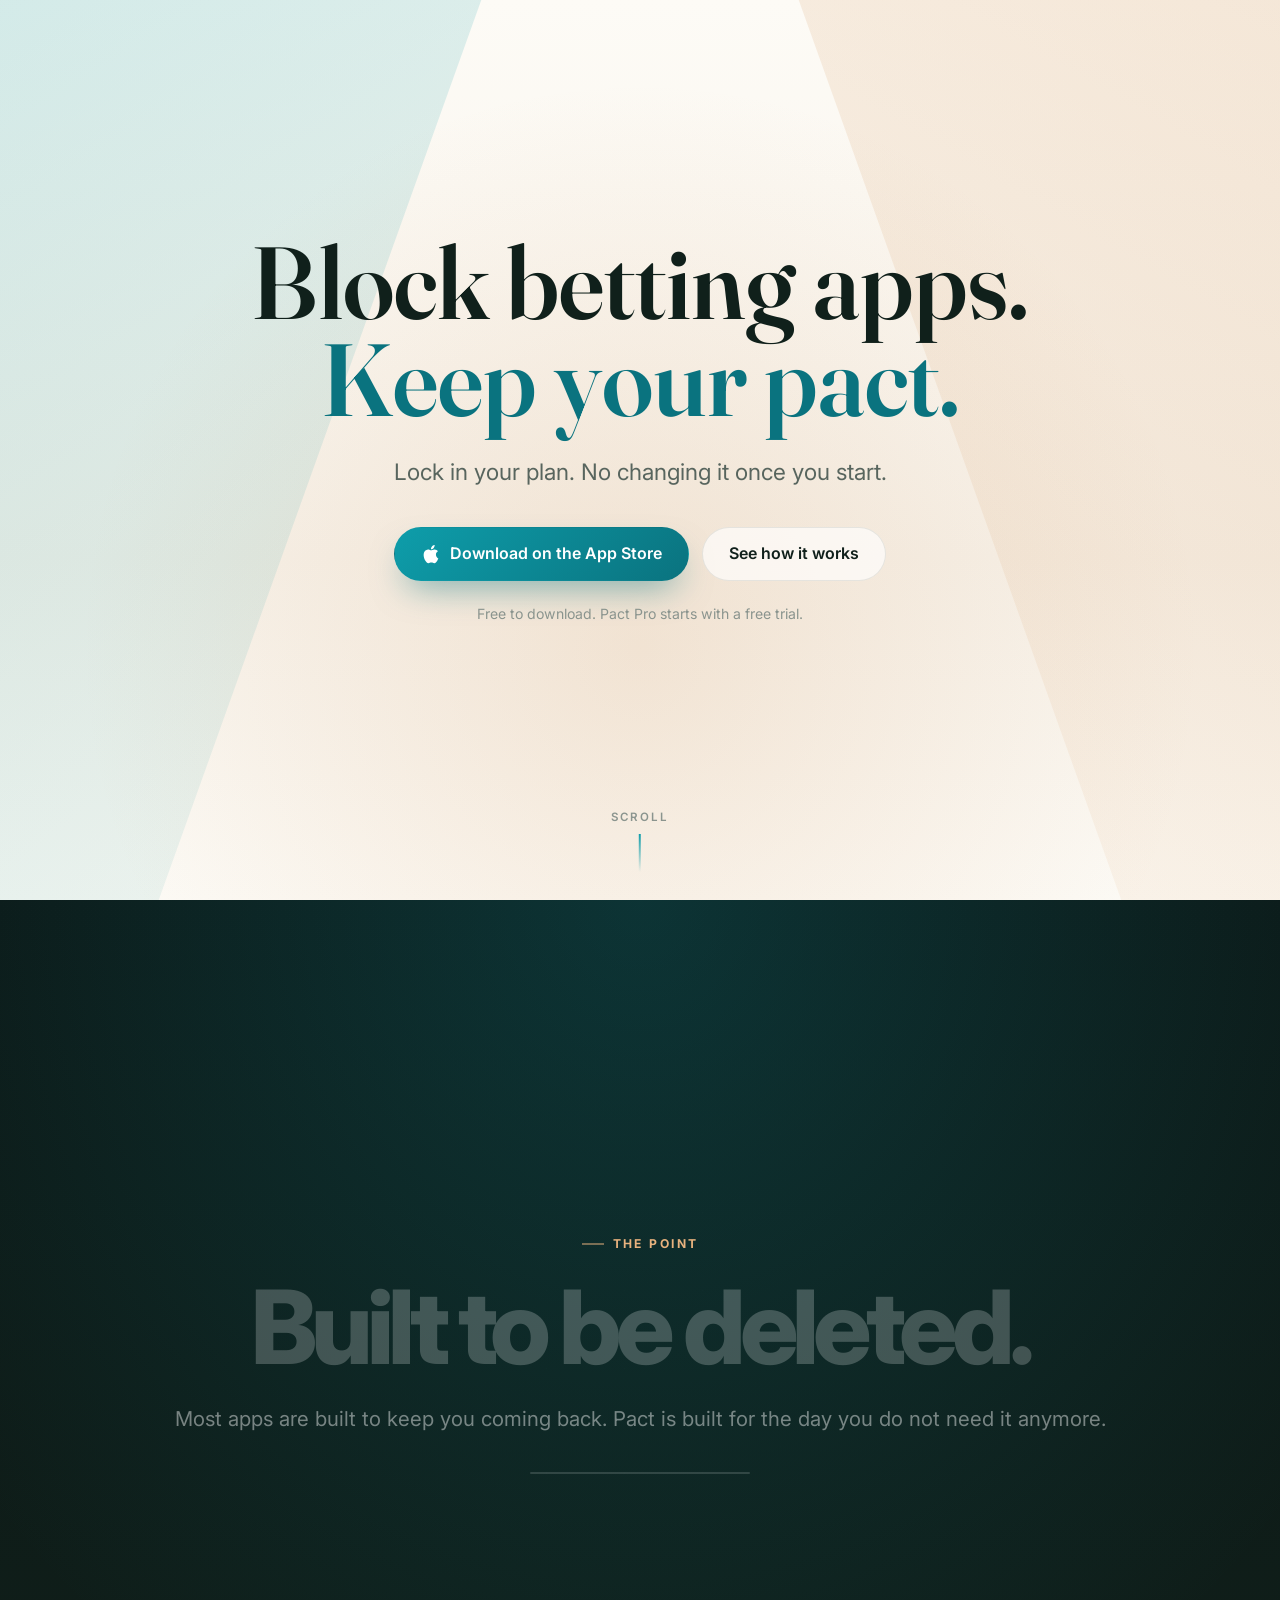
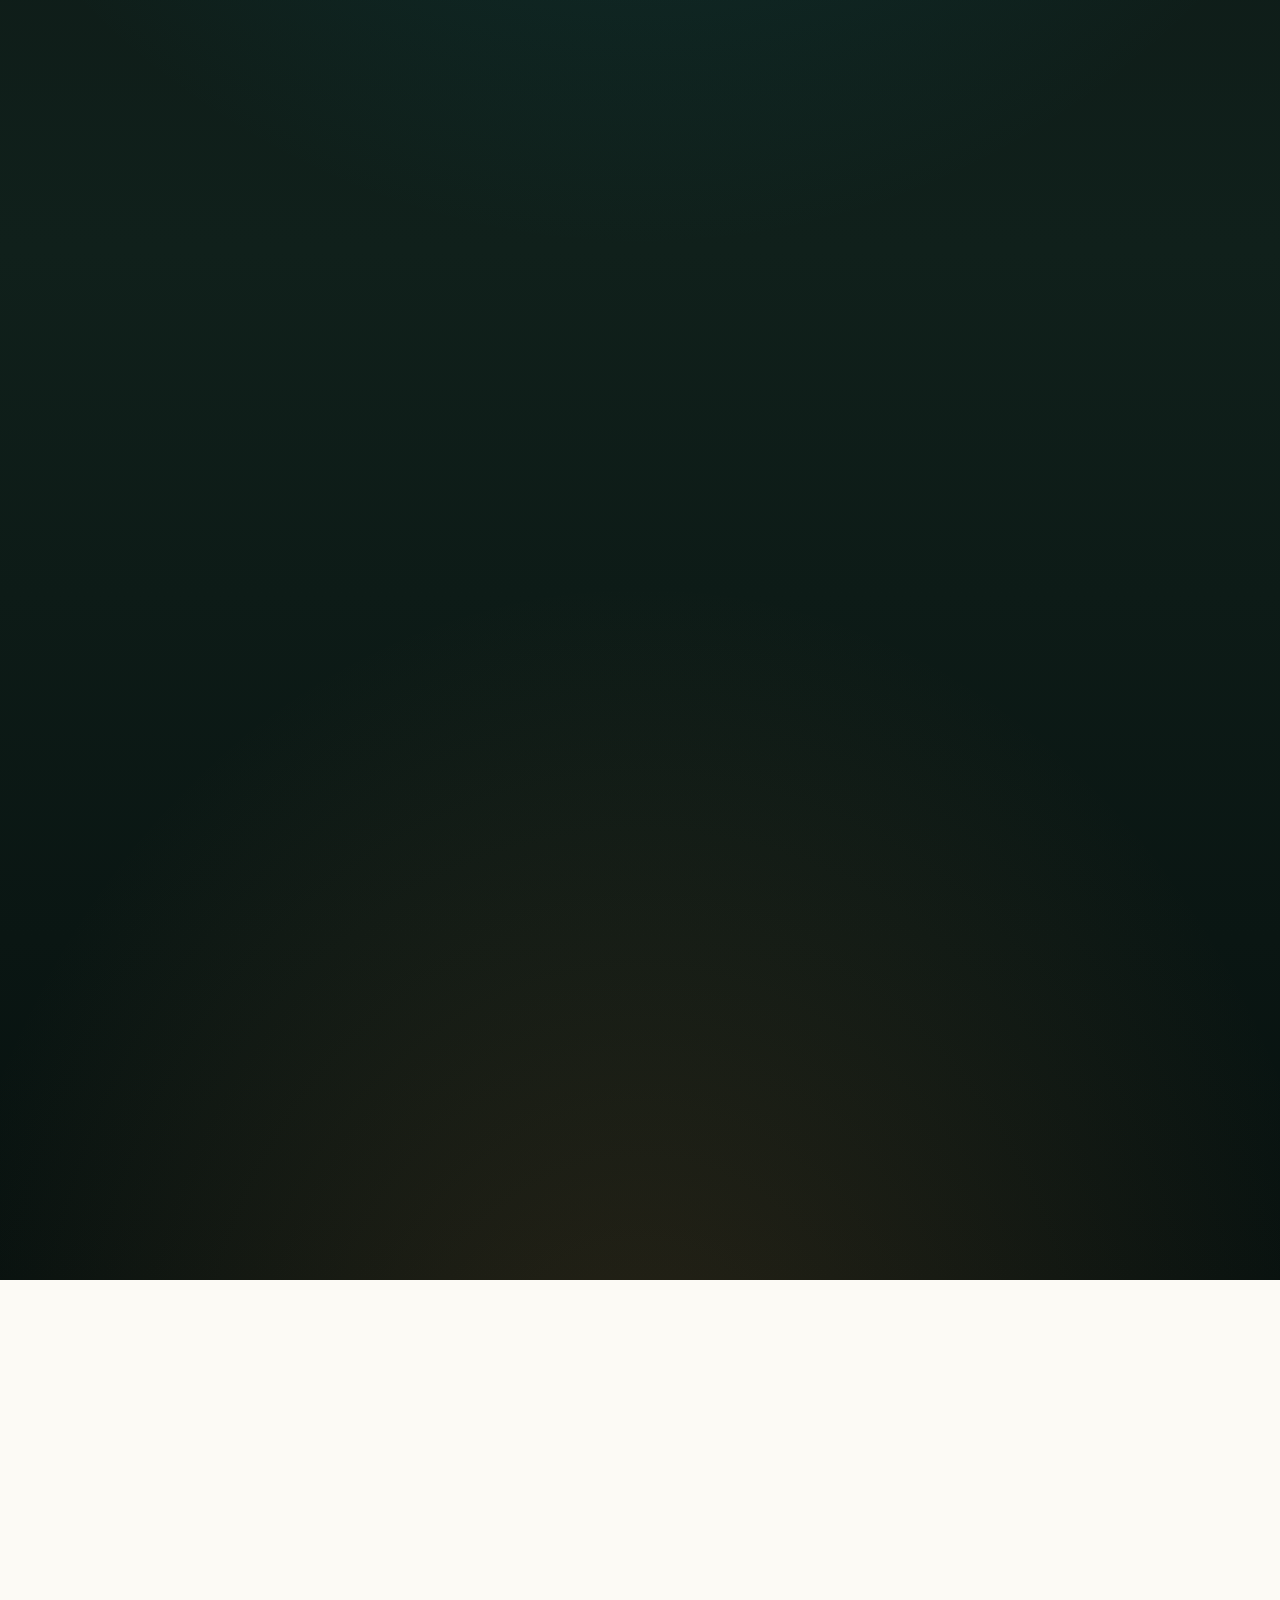
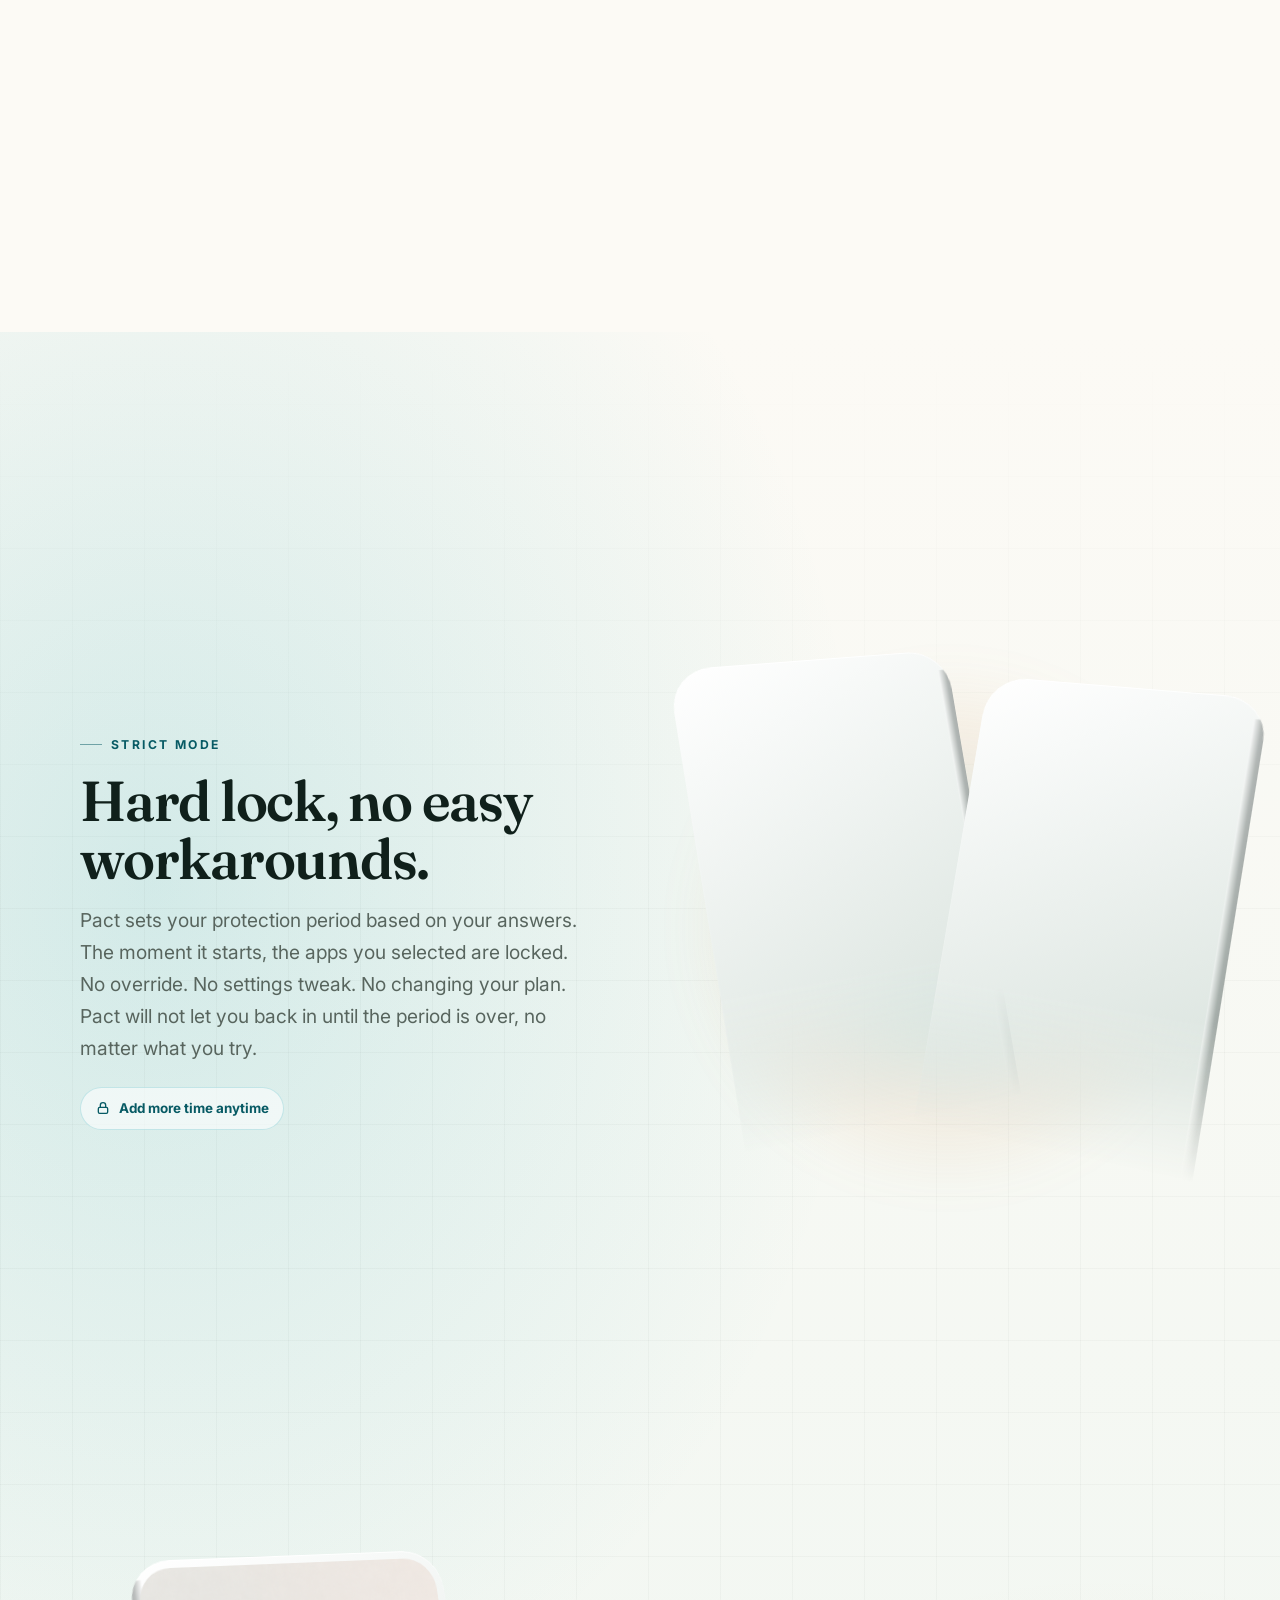
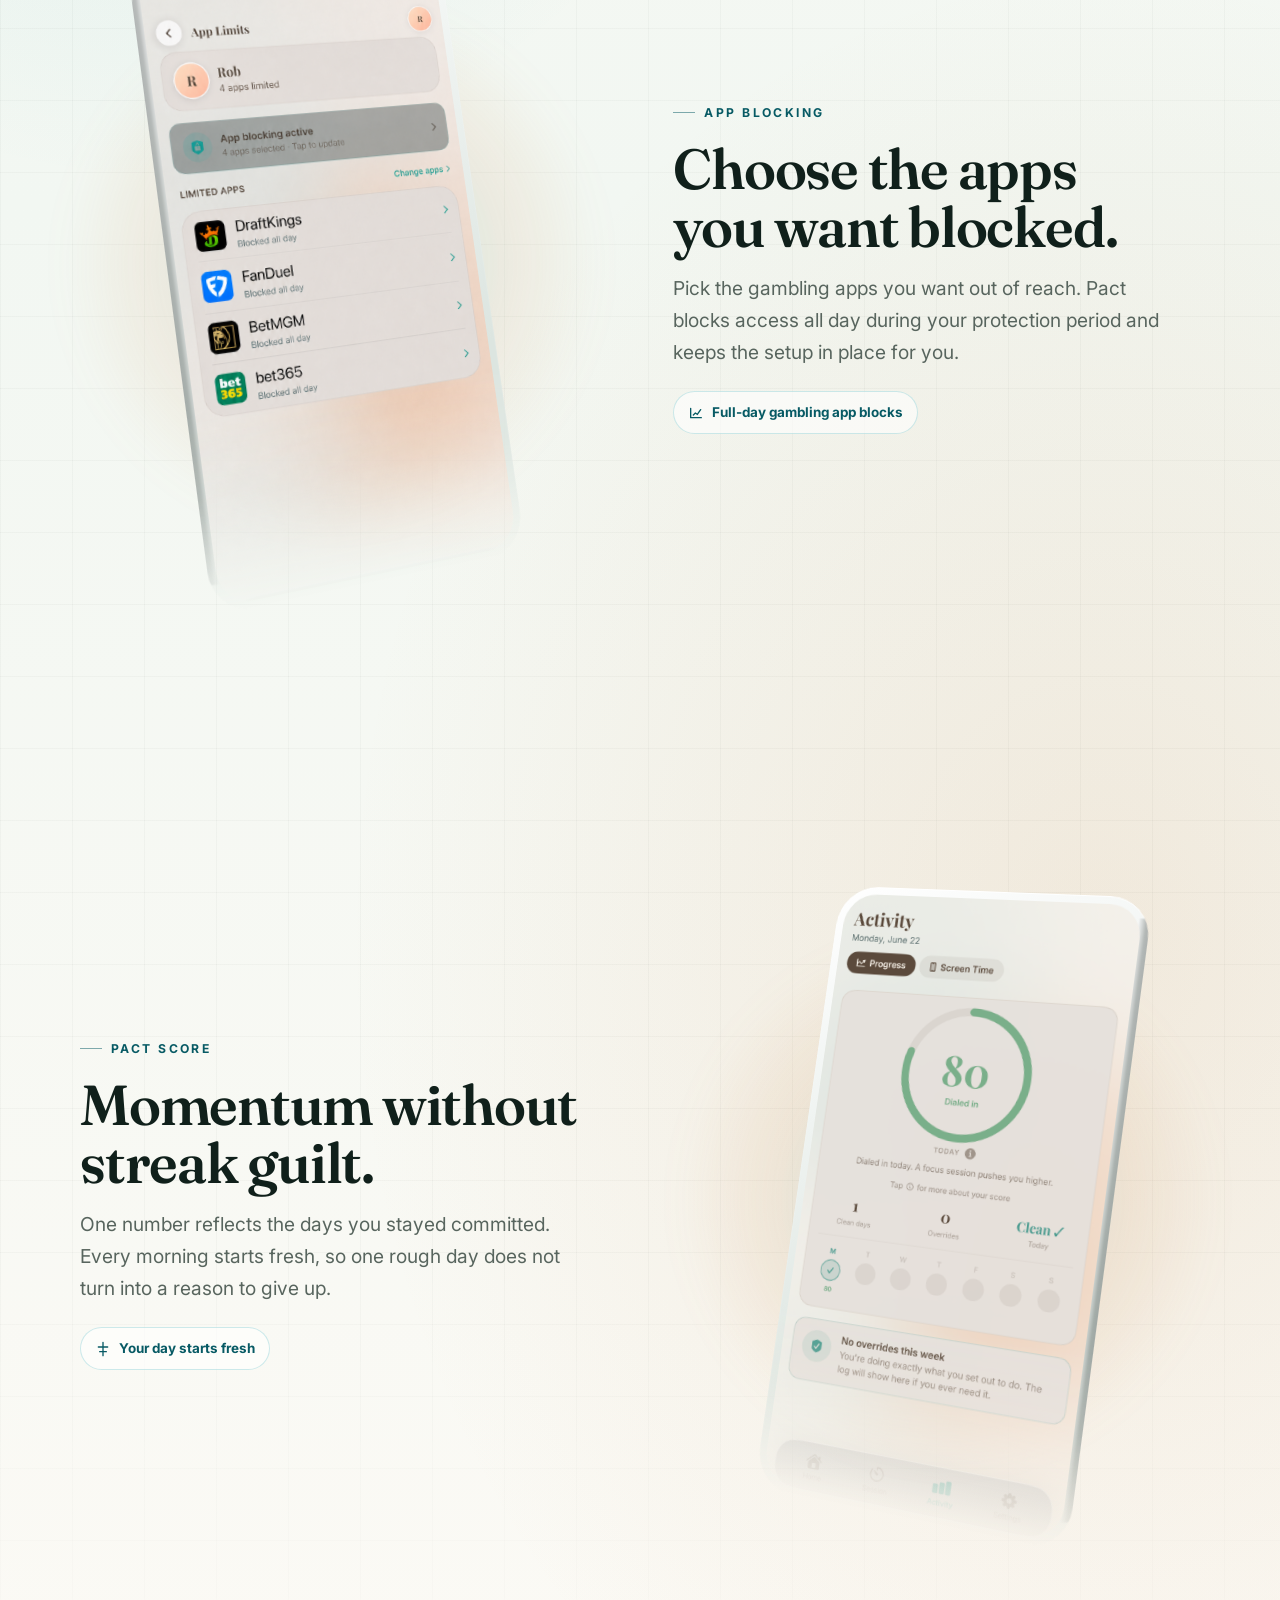
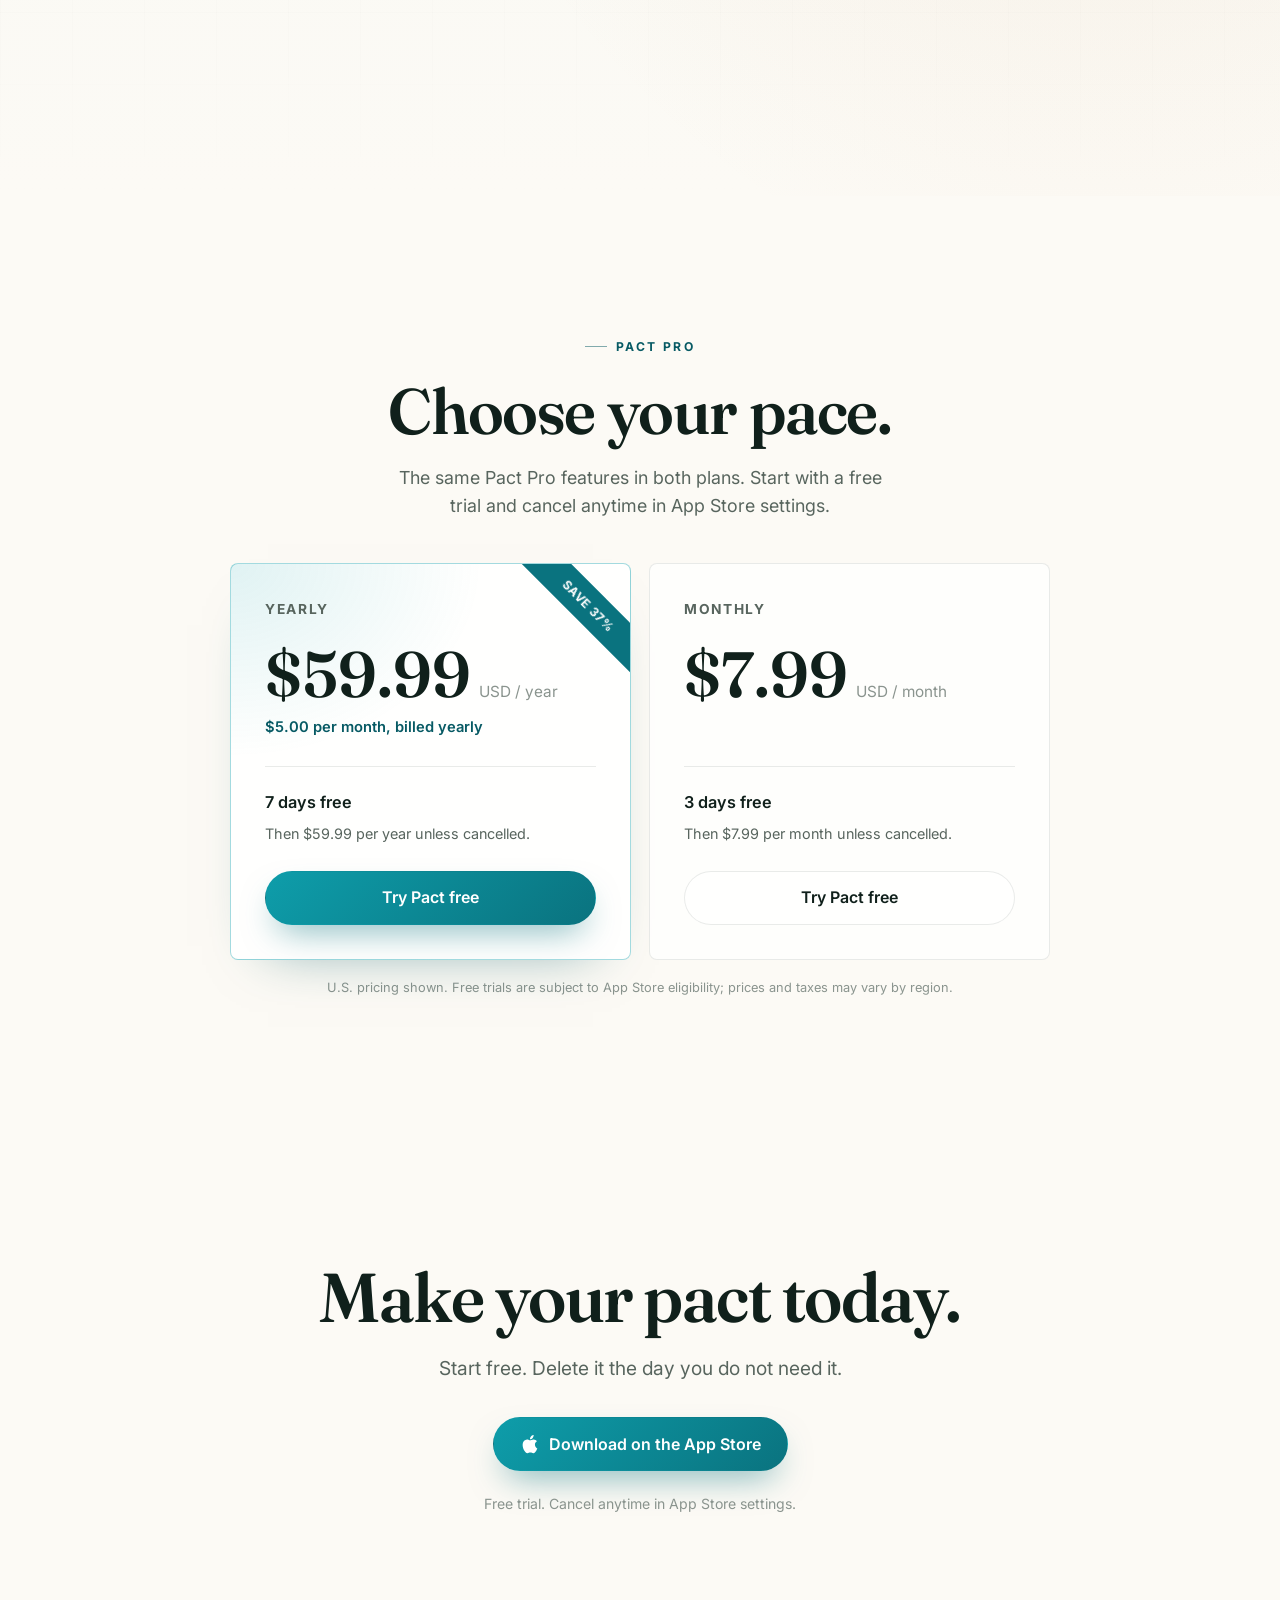
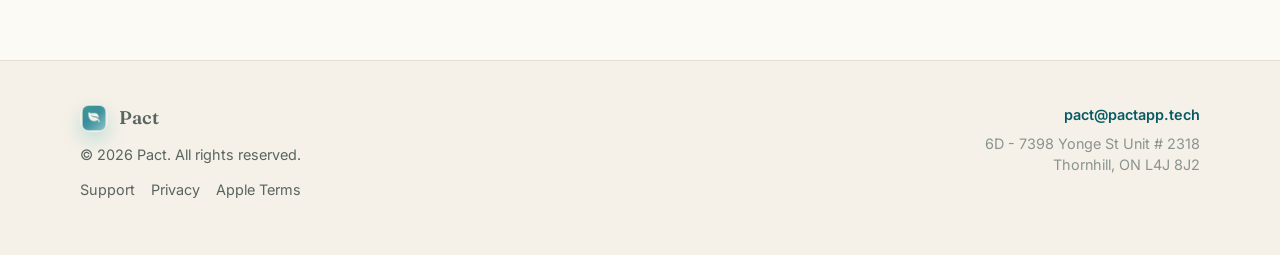
==== commit 43338f16: "Update Pact gambling blocker positioning" ====
--- a/index.html
+++ b/index.html
@@ -1197,12 +1197,11 @@
       <section class="hero">
         <div class="hero-bg" aria-hidden="true"></div>
         <div class="wrap hero-inner">
-          <span class="pill ra is-visible"><span class="dot"></span>Gambling app blocker with hard lock protection</span>
           <h1 class="ra is-visible" style="--delay: 90ms" aria-label="Block betting apps. Keep your pact.">
             <span class="hero-line">Block betting apps.</span><span class="hero-accent">Keep your pact.</span>
           </h1>
           <p class="sub ra is-visible" style="--delay: 180ms">
-            Block access to gambling apps for a protection period. No override button. No quick setting to tap your way out.
+            Lock in your plan. No changing it once you start.
           </p>
           <div class="hero-actions ra is-visible" style="--delay: 260ms">
             <a class="btn primary" href="https://apps.apple.com/ca/app/pact-screen-time-lock/id6768125792">
@@ -1262,7 +1261,7 @@
             <div class="feature-copy ra" style="--delay: 100ms">
               <span class="eyebrow">Strict Mode</span>
               <h2>Hard lock, no easy workarounds.</h2>
-              <p>Pact recommends a protection period based on your onboarding answers. Once it starts, Pact blocks access to selected gambling apps. There is no override button or quick setting to tap your way out.</p>
+              <p>Pact sets your protection period based on your answers. The moment it starts, the apps you selected are locked. No override. No settings tweak. No changing your plan. Pact will not let you back in until the period is over, no matter what you try.</p>
               <span class="feature-pill">
                 <svg viewBox="0 0 24 24" fill="none" stroke="currentColor" stroke-width="2" stroke-linecap="round"><rect x="5" y="11" width="14" height="9" rx="2"/><path d="M8 11V8a4 4 0 0 1 8 0v3"/></svg>
                 Add more time anytime
@@ -1294,12 +1293,12 @@
               </div>
             </div>
             <div class="feature-copy ra" style="--delay: 100ms">
-              <span class="eyebrow">Protection period</span>
-              <h2>Weakening waits until your Pact ends.</h2>
-              <p>You can add more time to your Pact whenever you want. But removing blocked apps, making the block easier, or backing out of Strict Mode waits until the protection period is complete.</p>
+              <span class="eyebrow">Pact Score</span>
+              <h2>Momentum without streak guilt.</h2>
+              <p>One number reflects the days you stayed committed. Every morning starts fresh, so one rough day does not turn into a reason to give up.</p>
               <span class="feature-pill">
-                <svg viewBox="0 0 24 24" fill="none" stroke="currentColor" stroke-width="2" stroke-linecap="round"><rect x="5" y="11" width="14" height="9" rx="2"/><path d="M8 11V8a4 4 0 0 1 8 0v3"/></svg>
-                No instant take-backs
+                <svg viewBox="0 0 24 24" fill="none" stroke="currentColor" stroke-width="2" stroke-linecap="round"><path d="M12 2v20M5 9h14M7 16h10"/></svg>
+                Your day starts fresh
               </span>
             </div>
           </article>
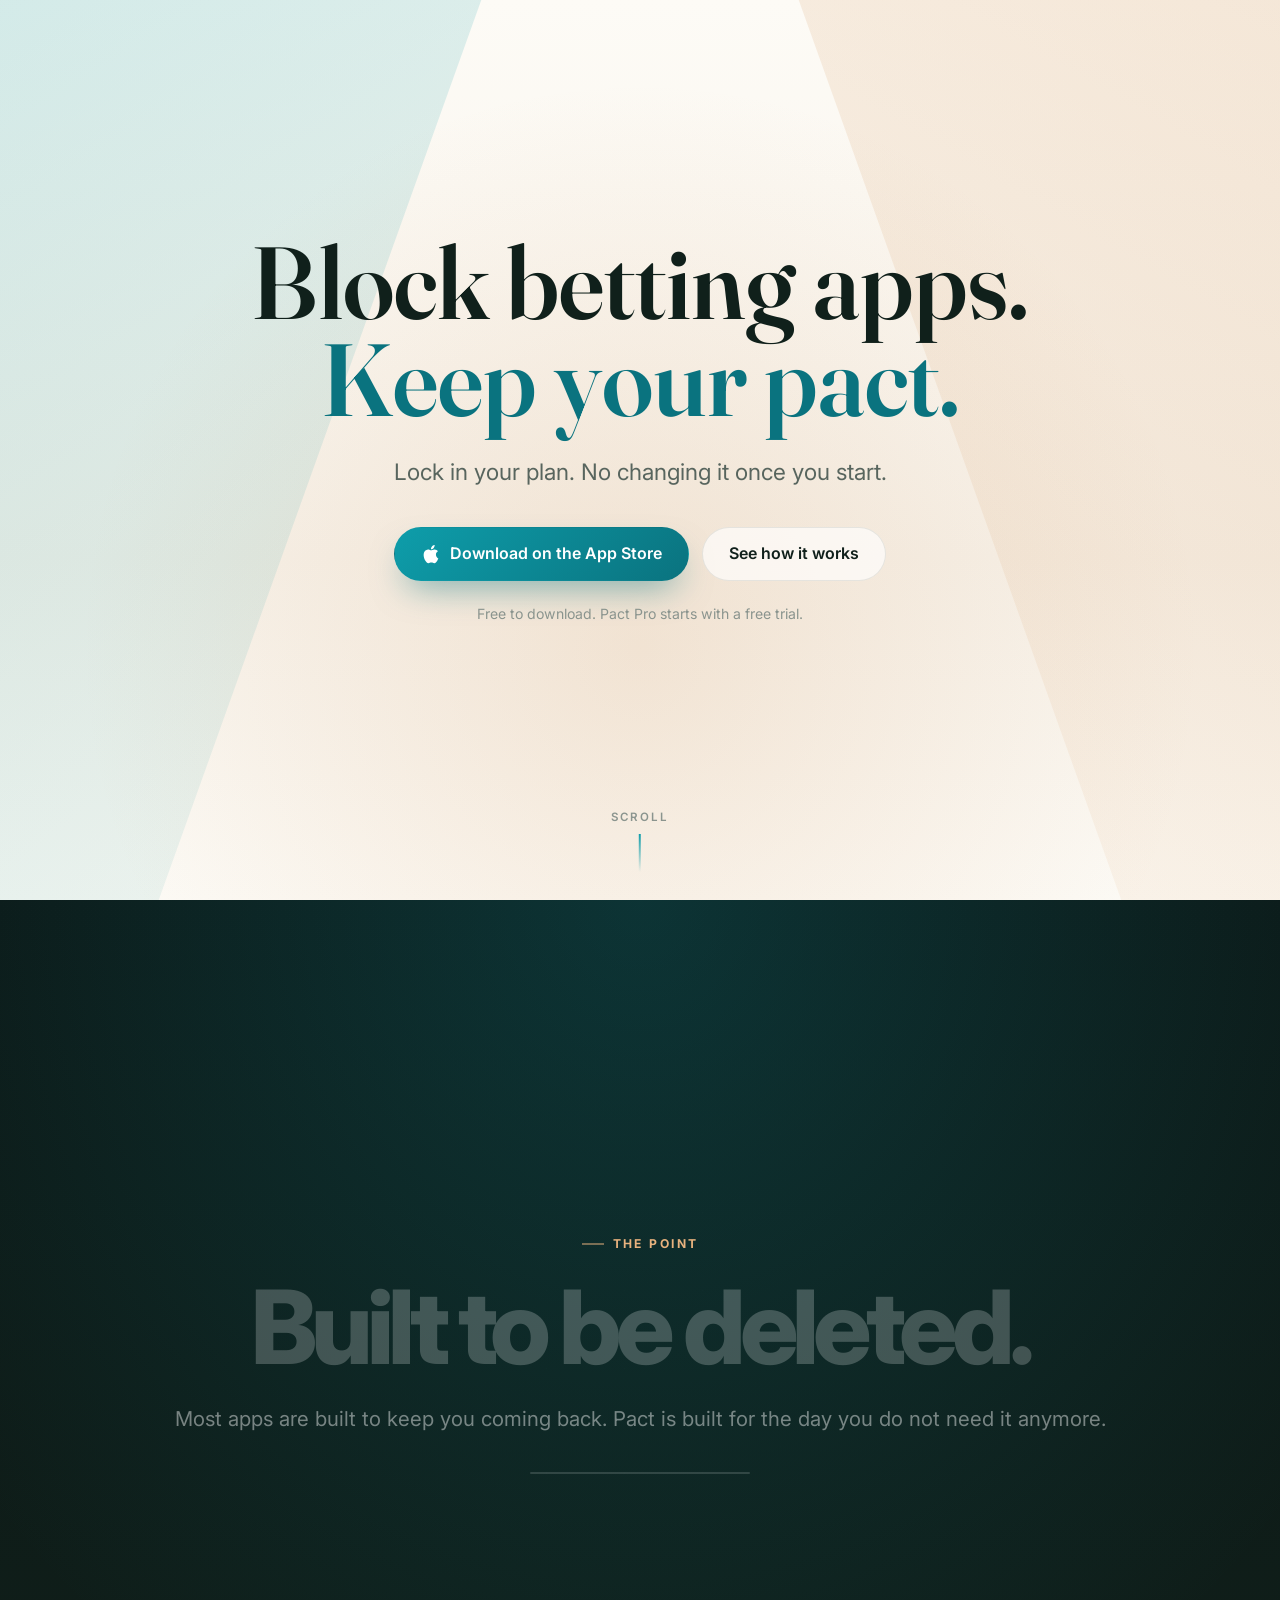
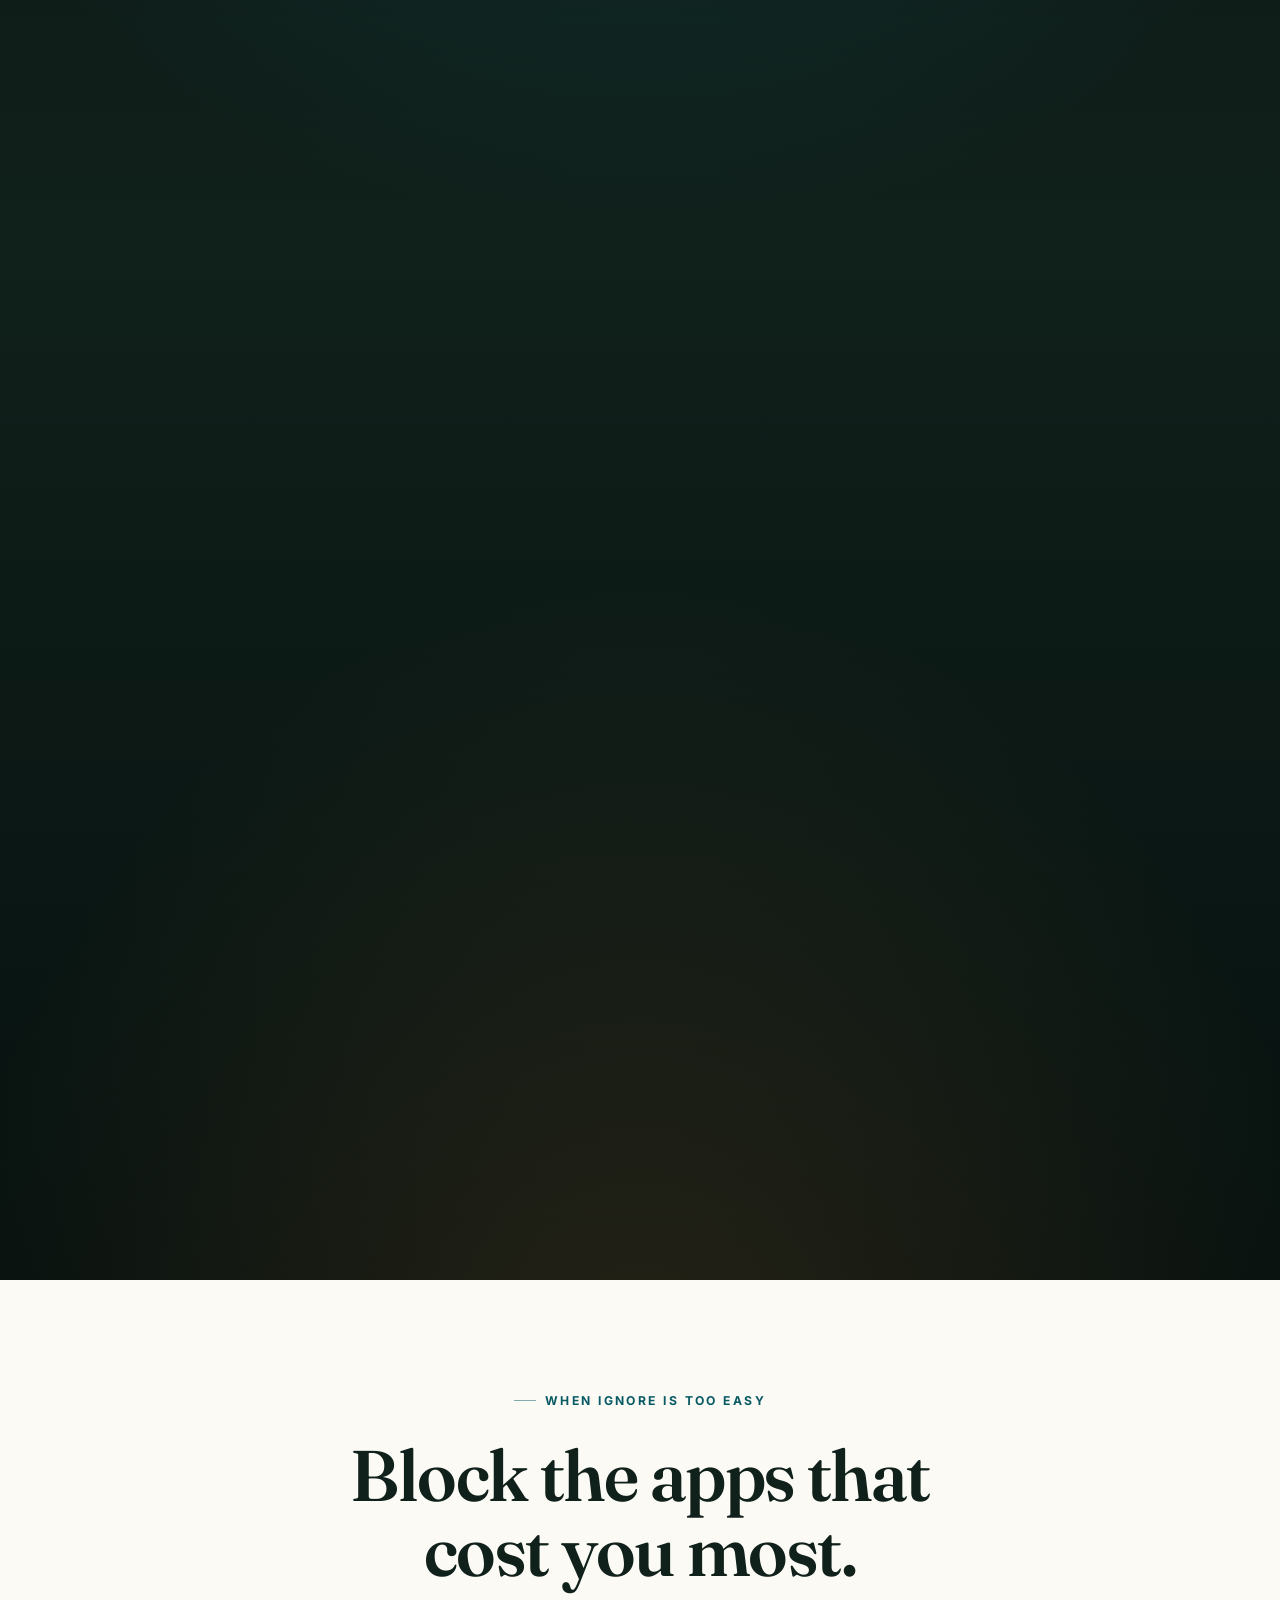
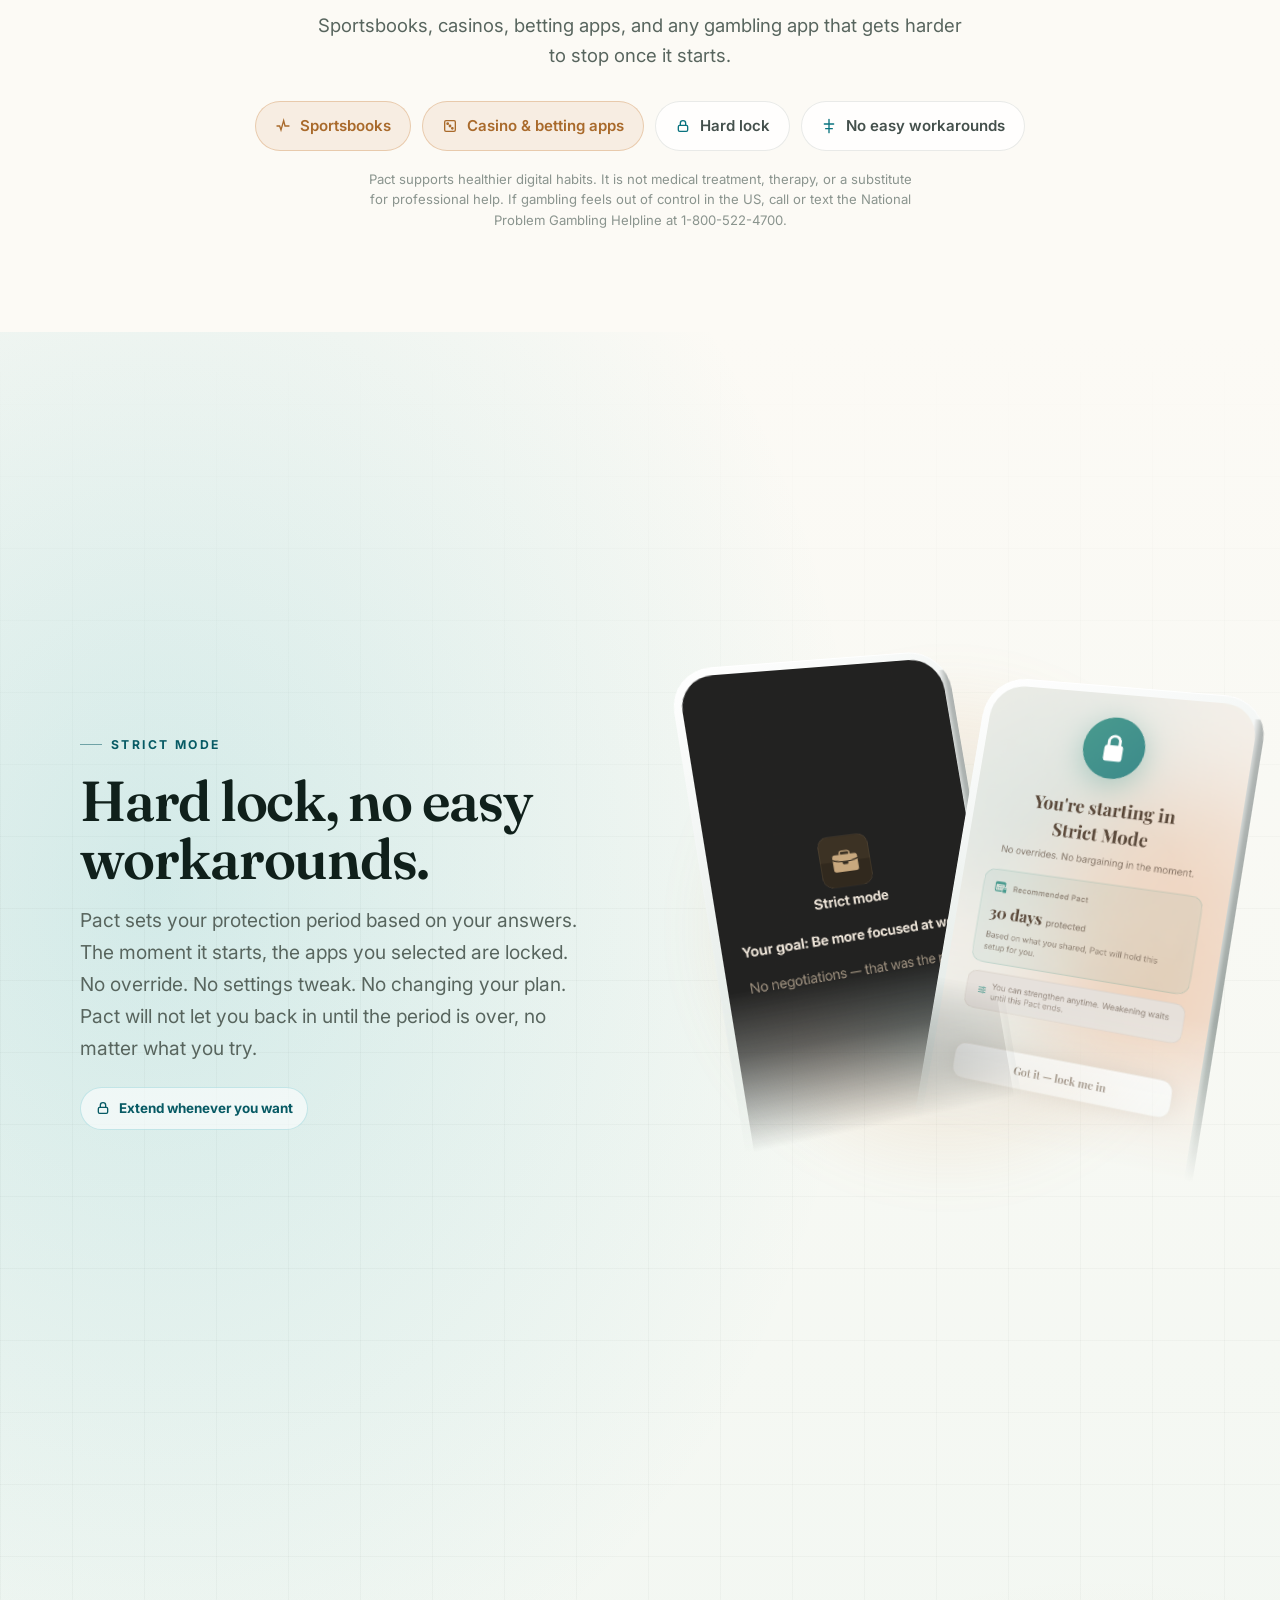
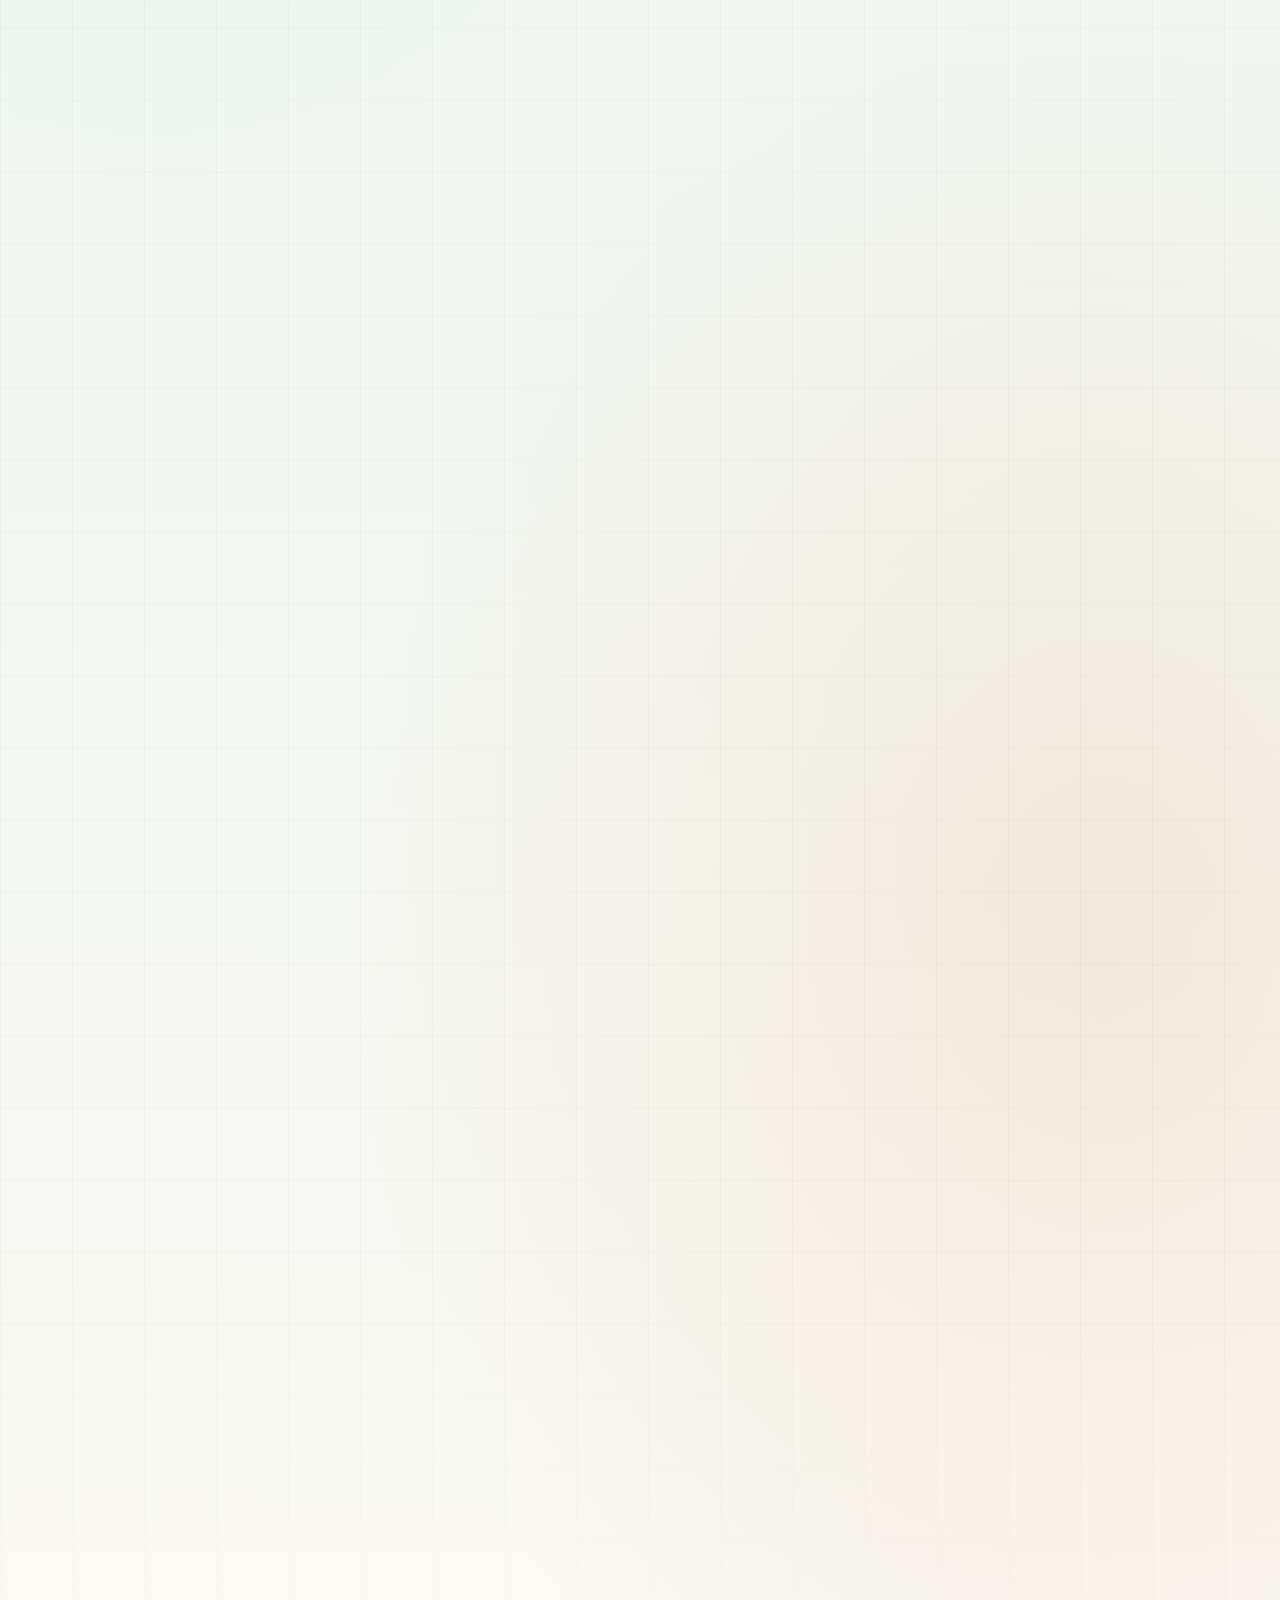
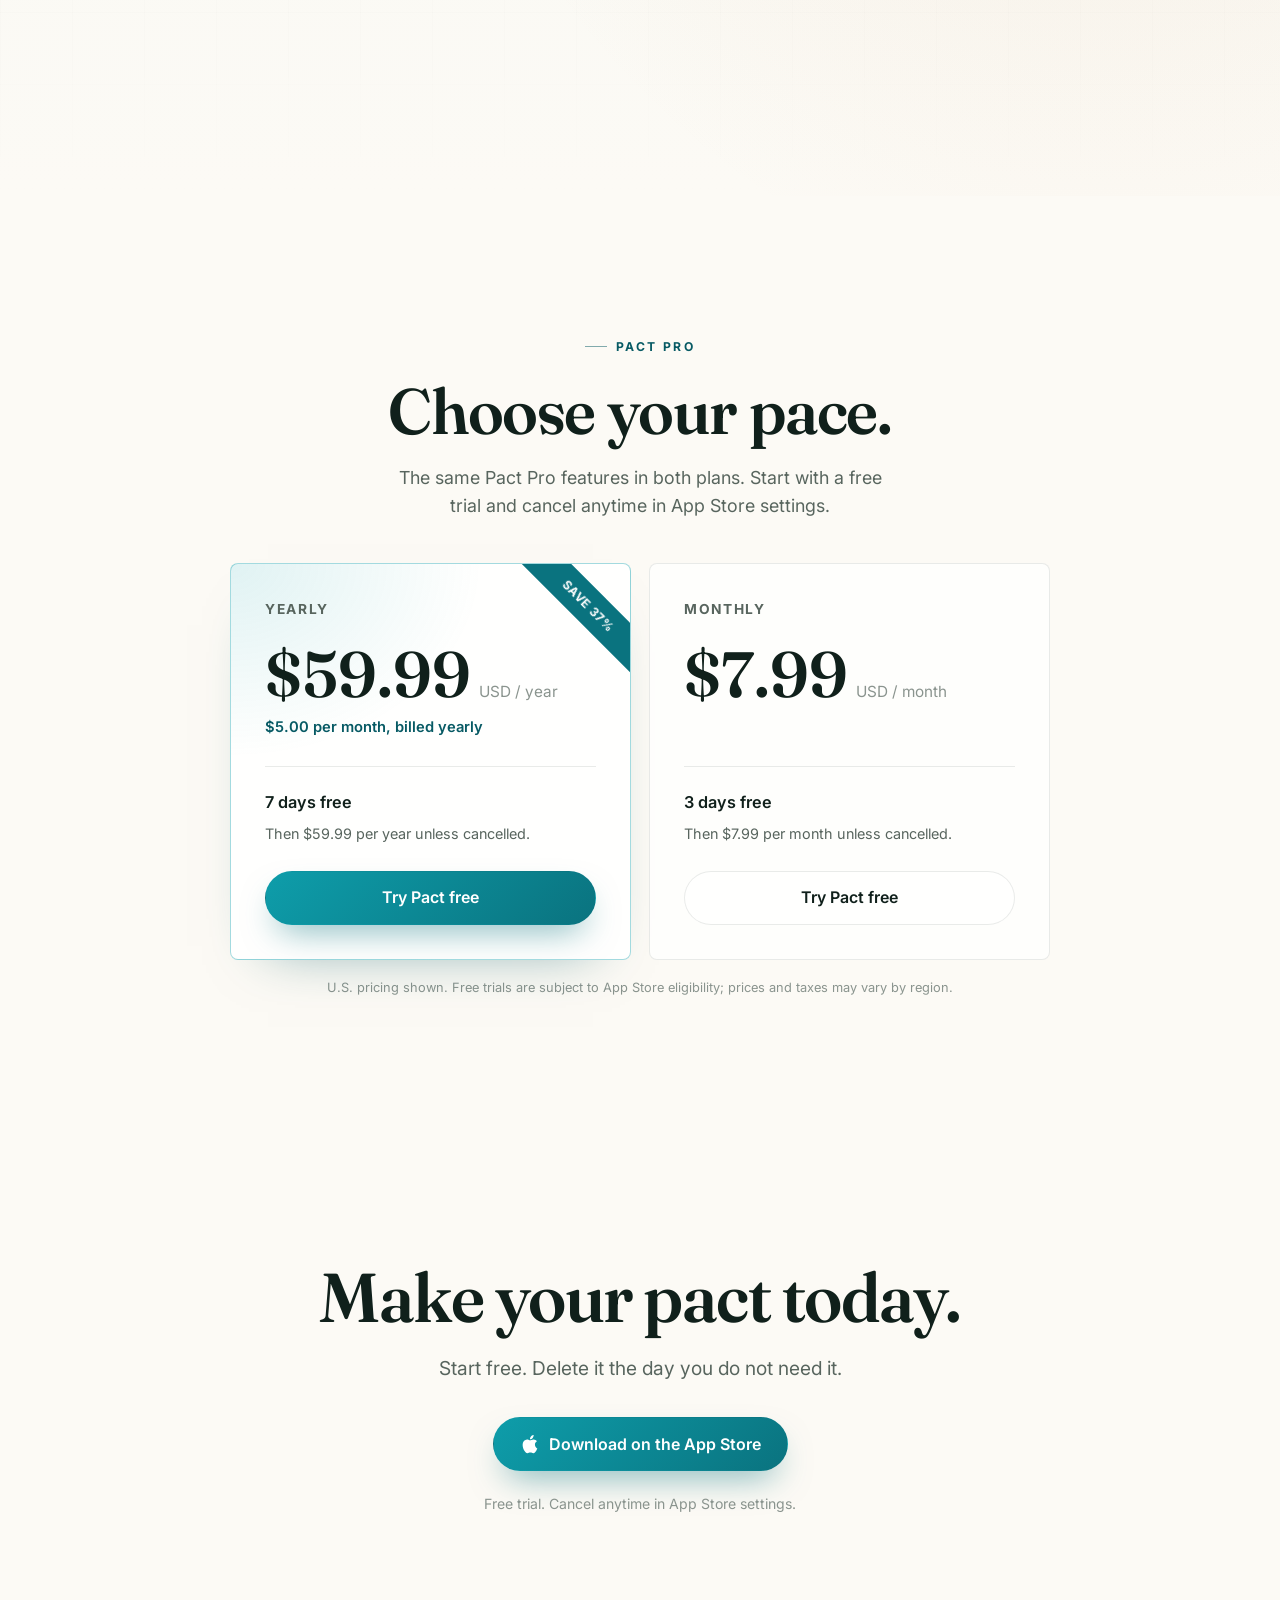
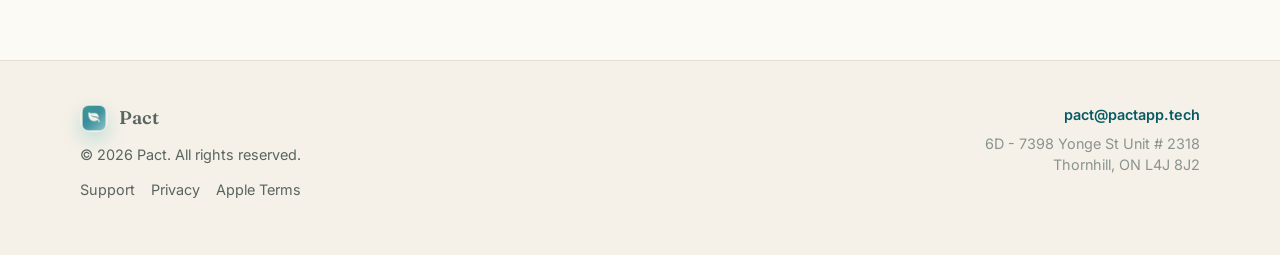
==== commit 154f6c6b: "Update Pact gambling blocker website copy" ====
--- a/index.html
+++ b/index.html
@@ -13,8 +13,17 @@
       property="og:description"
       content="Block gambling and betting apps with Strict Mode, no in-app overrides, and protection periods that are hard to back out of."
     />
-    <meta property="og:image" content="assets/pact-home.png" />
+    <meta property="og:image" content="https://pactapp.tech/assets/pact-home.png" />
+    <meta property="og:image:secure_url" content="https://pactapp.tech/assets/pact-home.png" />
     <meta property="og:type" content="website" />
+    <meta property="og:url" content="https://pactapp.tech/" />
+    <meta name="twitter:card" content="summary_large_image" />
+    <meta name="twitter:title" content="Pact — Block betting apps with a hard lock." />
+    <meta
+      name="twitter:description"
+      content="Block gambling and betting apps with Strict Mode, no in-app overrides, and protection periods that are hard to back out of."
+    />
+    <meta name="twitter:image" content="https://pactapp.tech/assets/pact-home.png" />
     <title>Pact — Block betting apps with a hard lock.</title>
 
     <link rel="icon" type="image/png" sizes="32x32" href="assets/favicon-32.png" />
@@ -1264,7 +1273,7 @@
               <p>Pact sets your protection period based on your answers. The moment it starts, the apps you selected are locked. No override. No settings tweak. No changing your plan. Pact will not let you back in until the period is over, no matter what you try.</p>
               <span class="feature-pill">
                 <svg viewBox="0 0 24 24" fill="none" stroke="currentColor" stroke-width="2" stroke-linecap="round"><rect x="5" y="11" width="14" height="9" rx="2"/><path d="M8 11V8a4 4 0 0 1 8 0v3"/></svg>
-                Add more time anytime
+                Extend whenever you want
               </span>
             </div>
           </article>
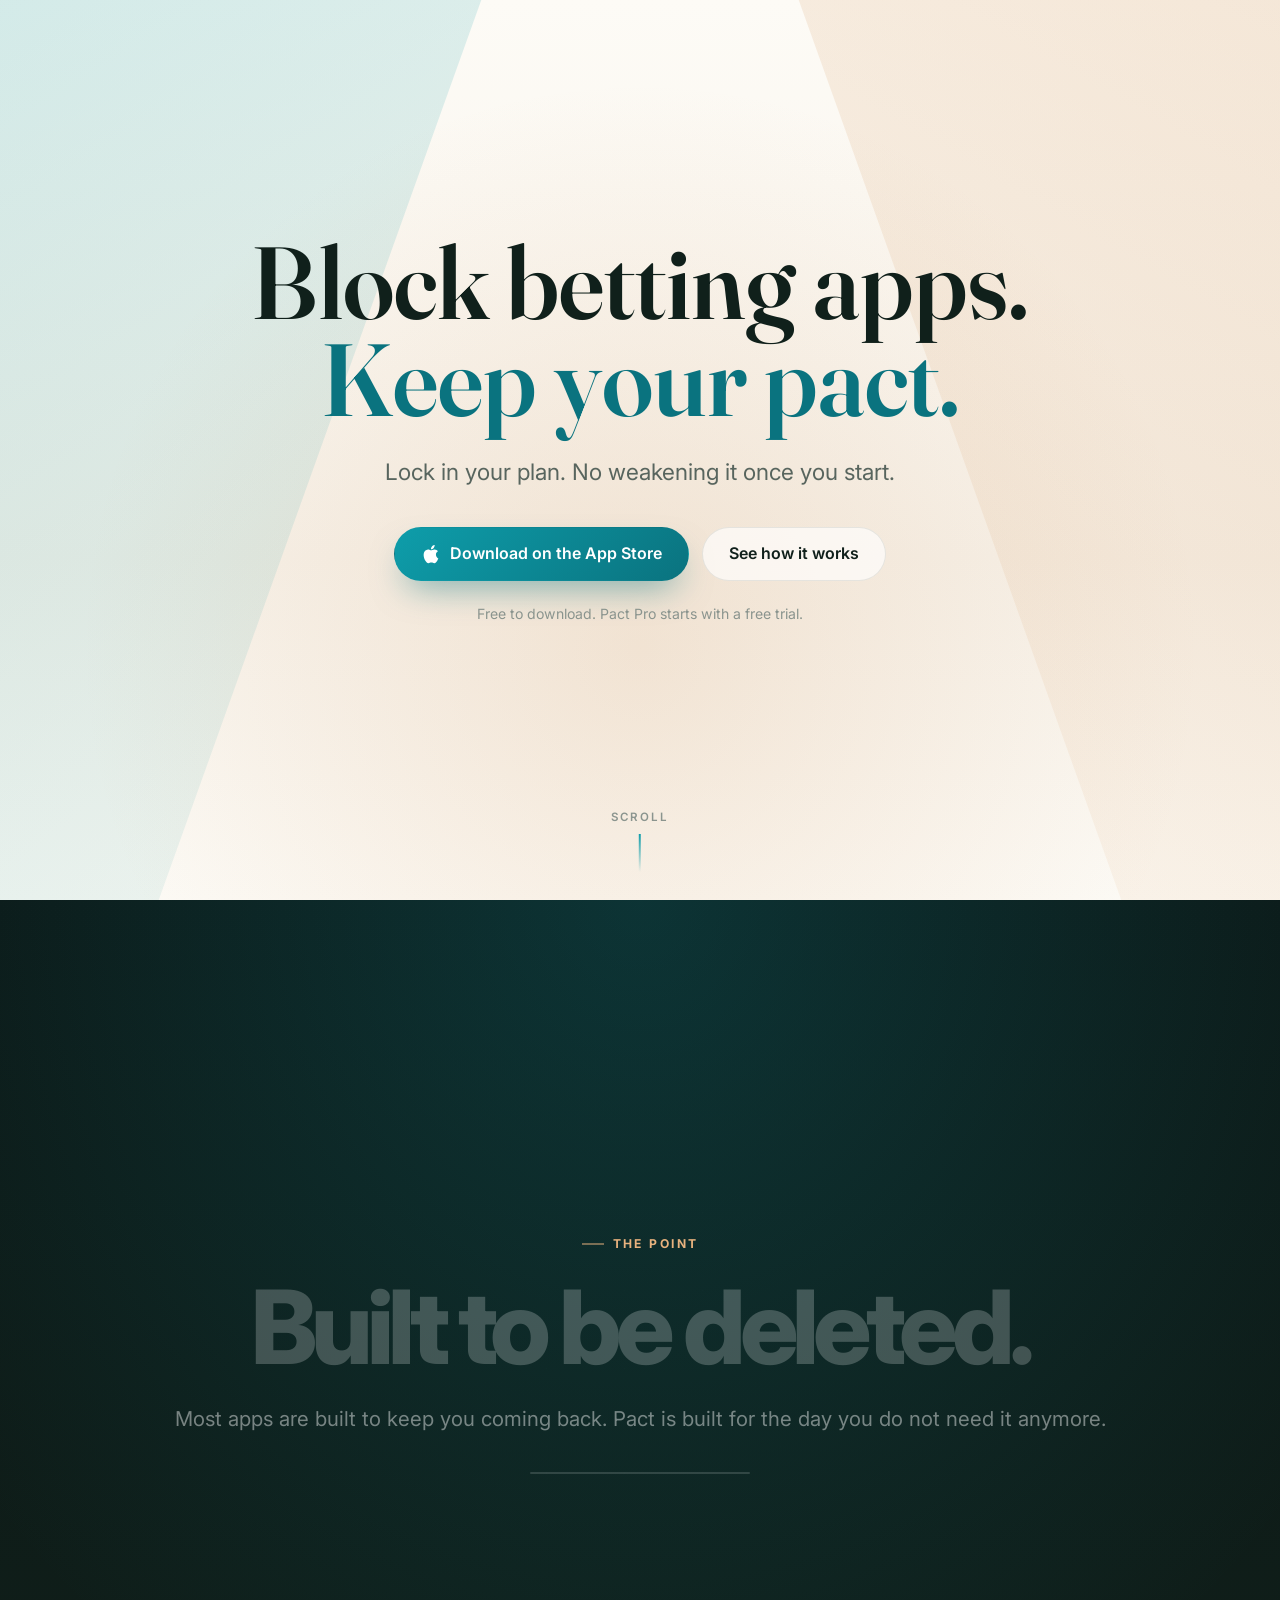
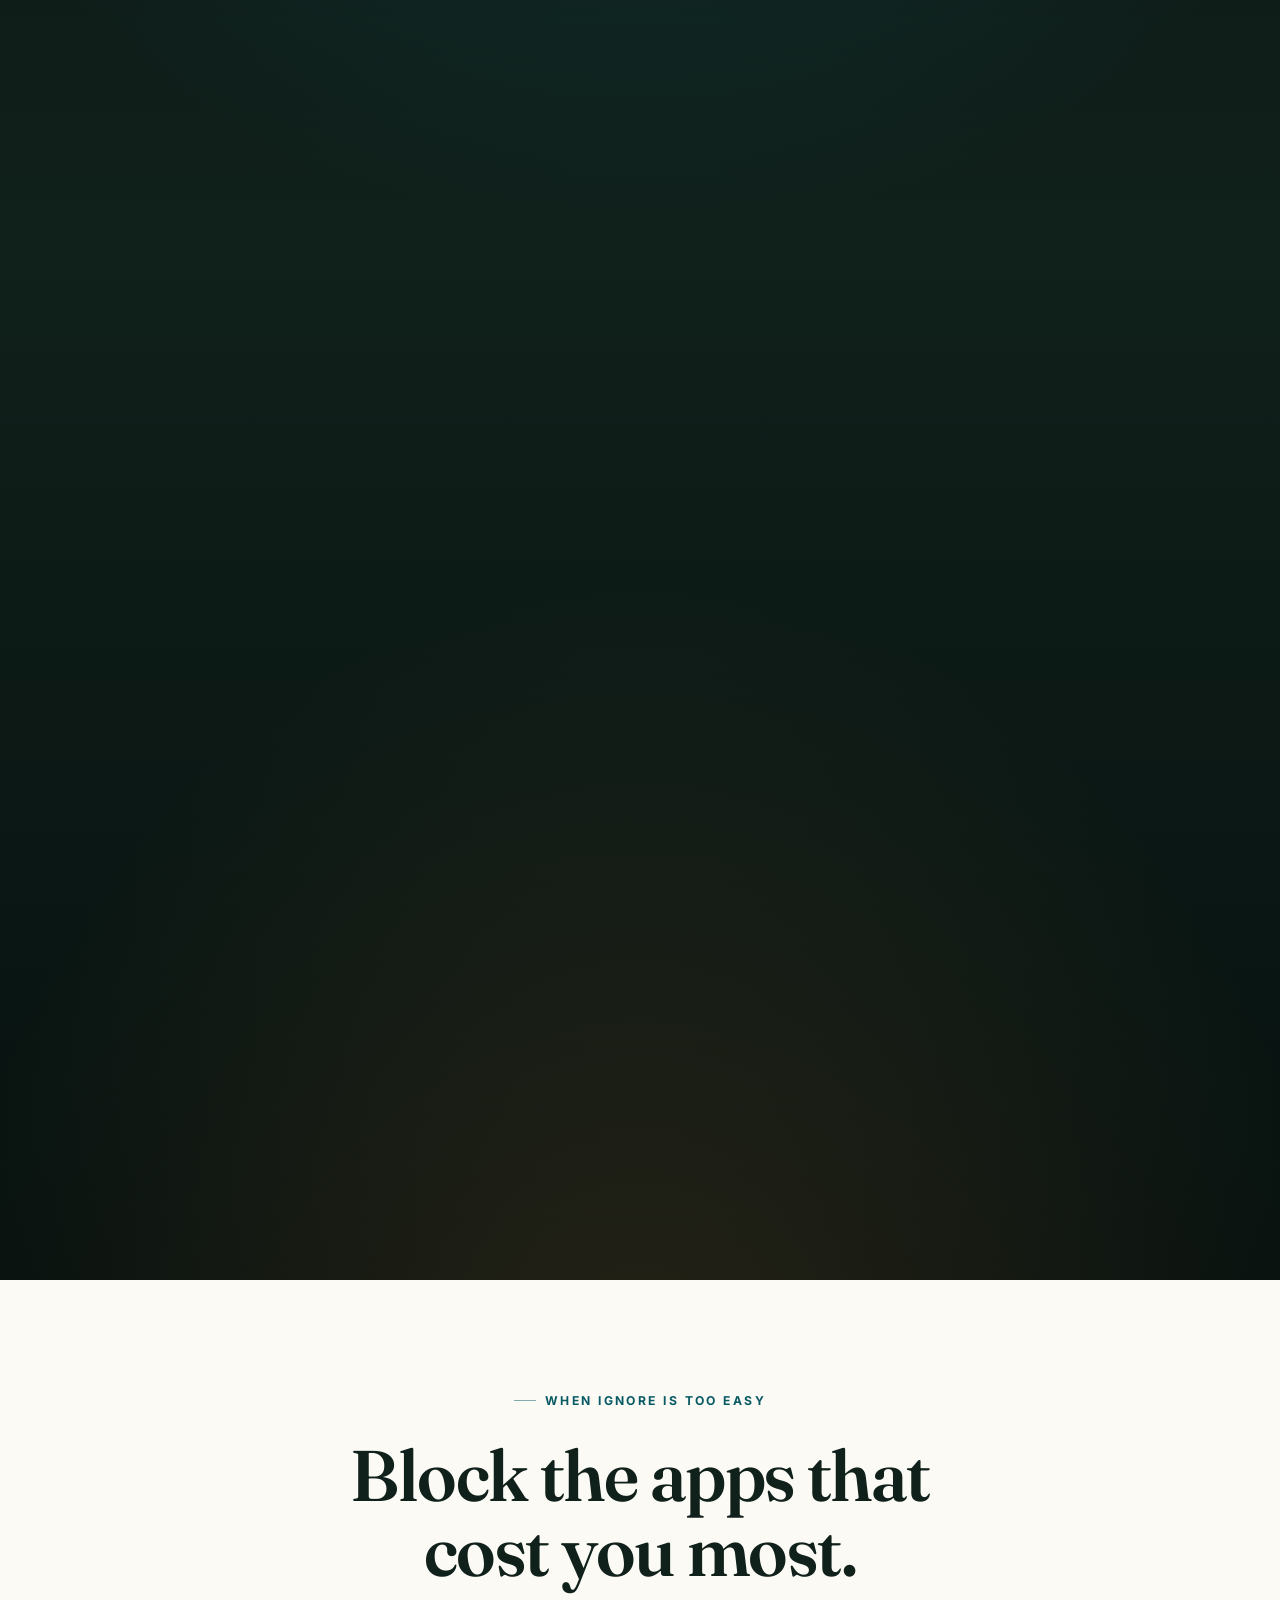
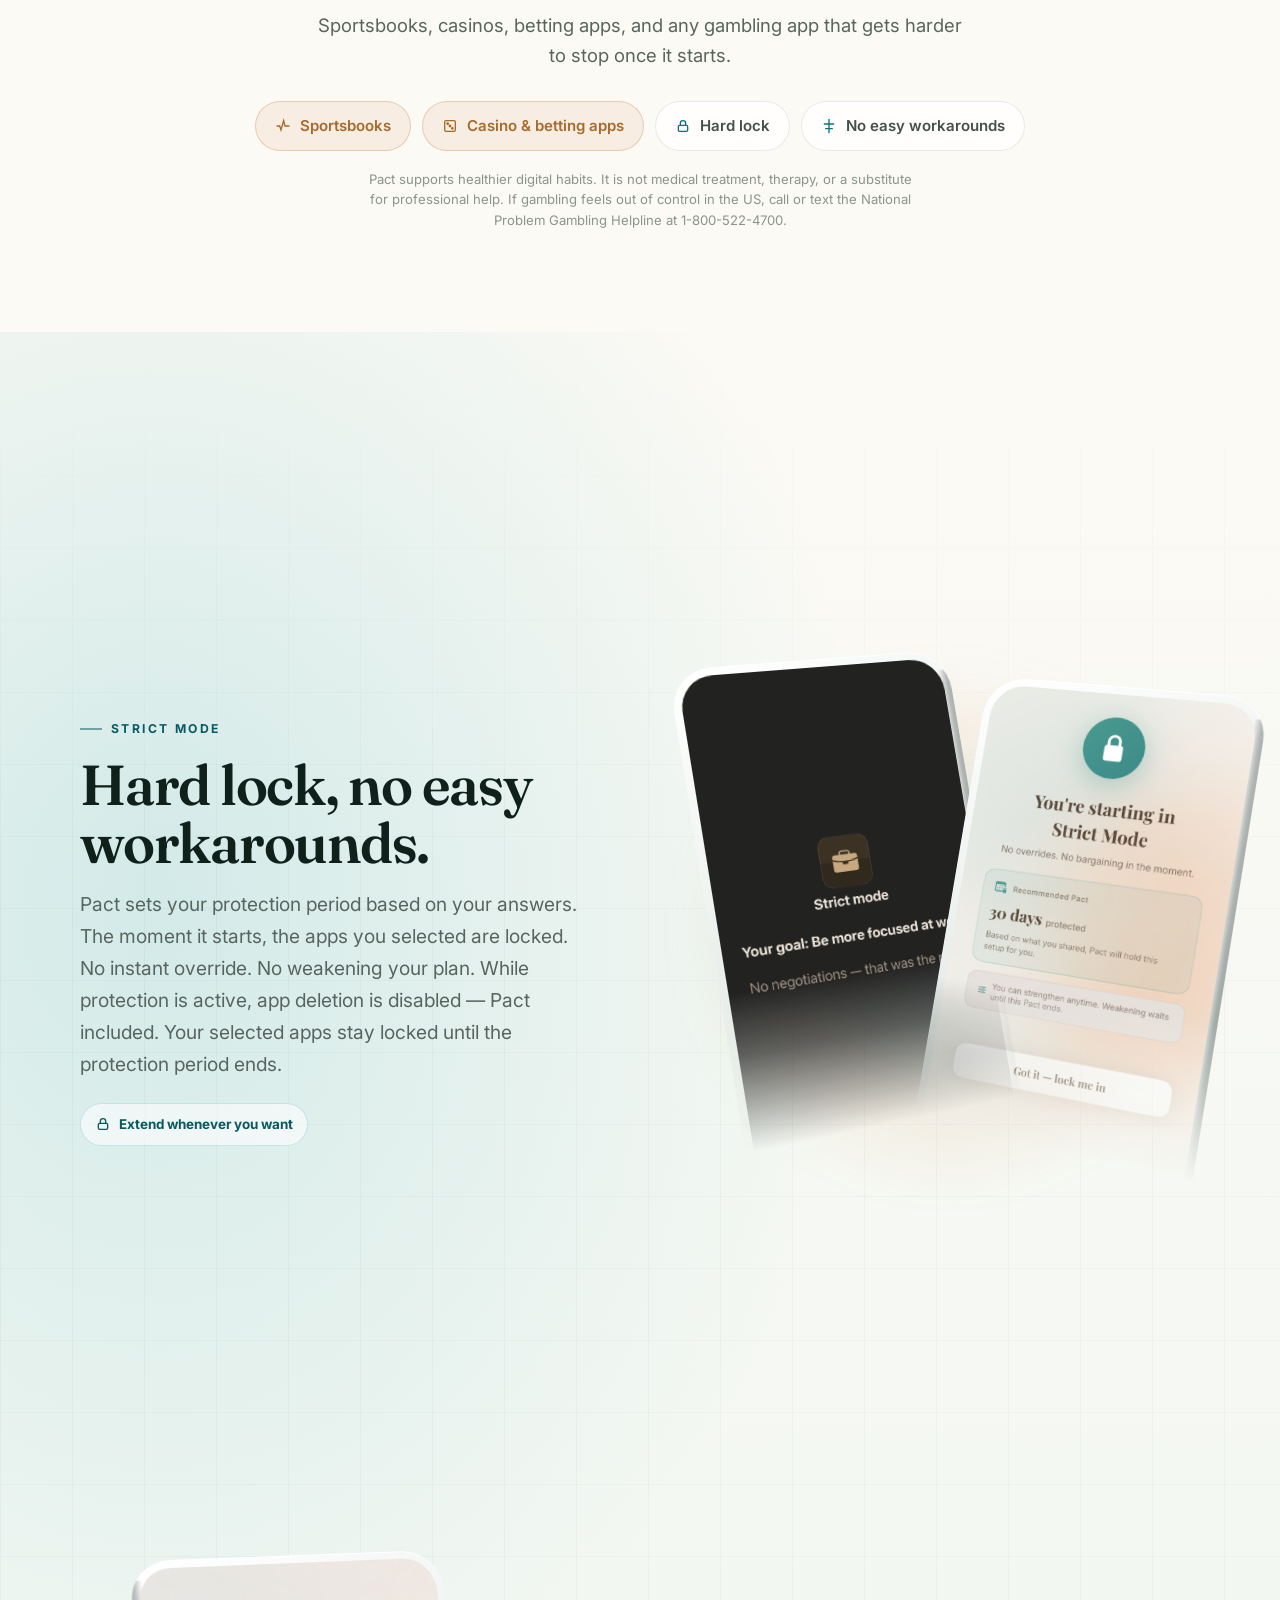
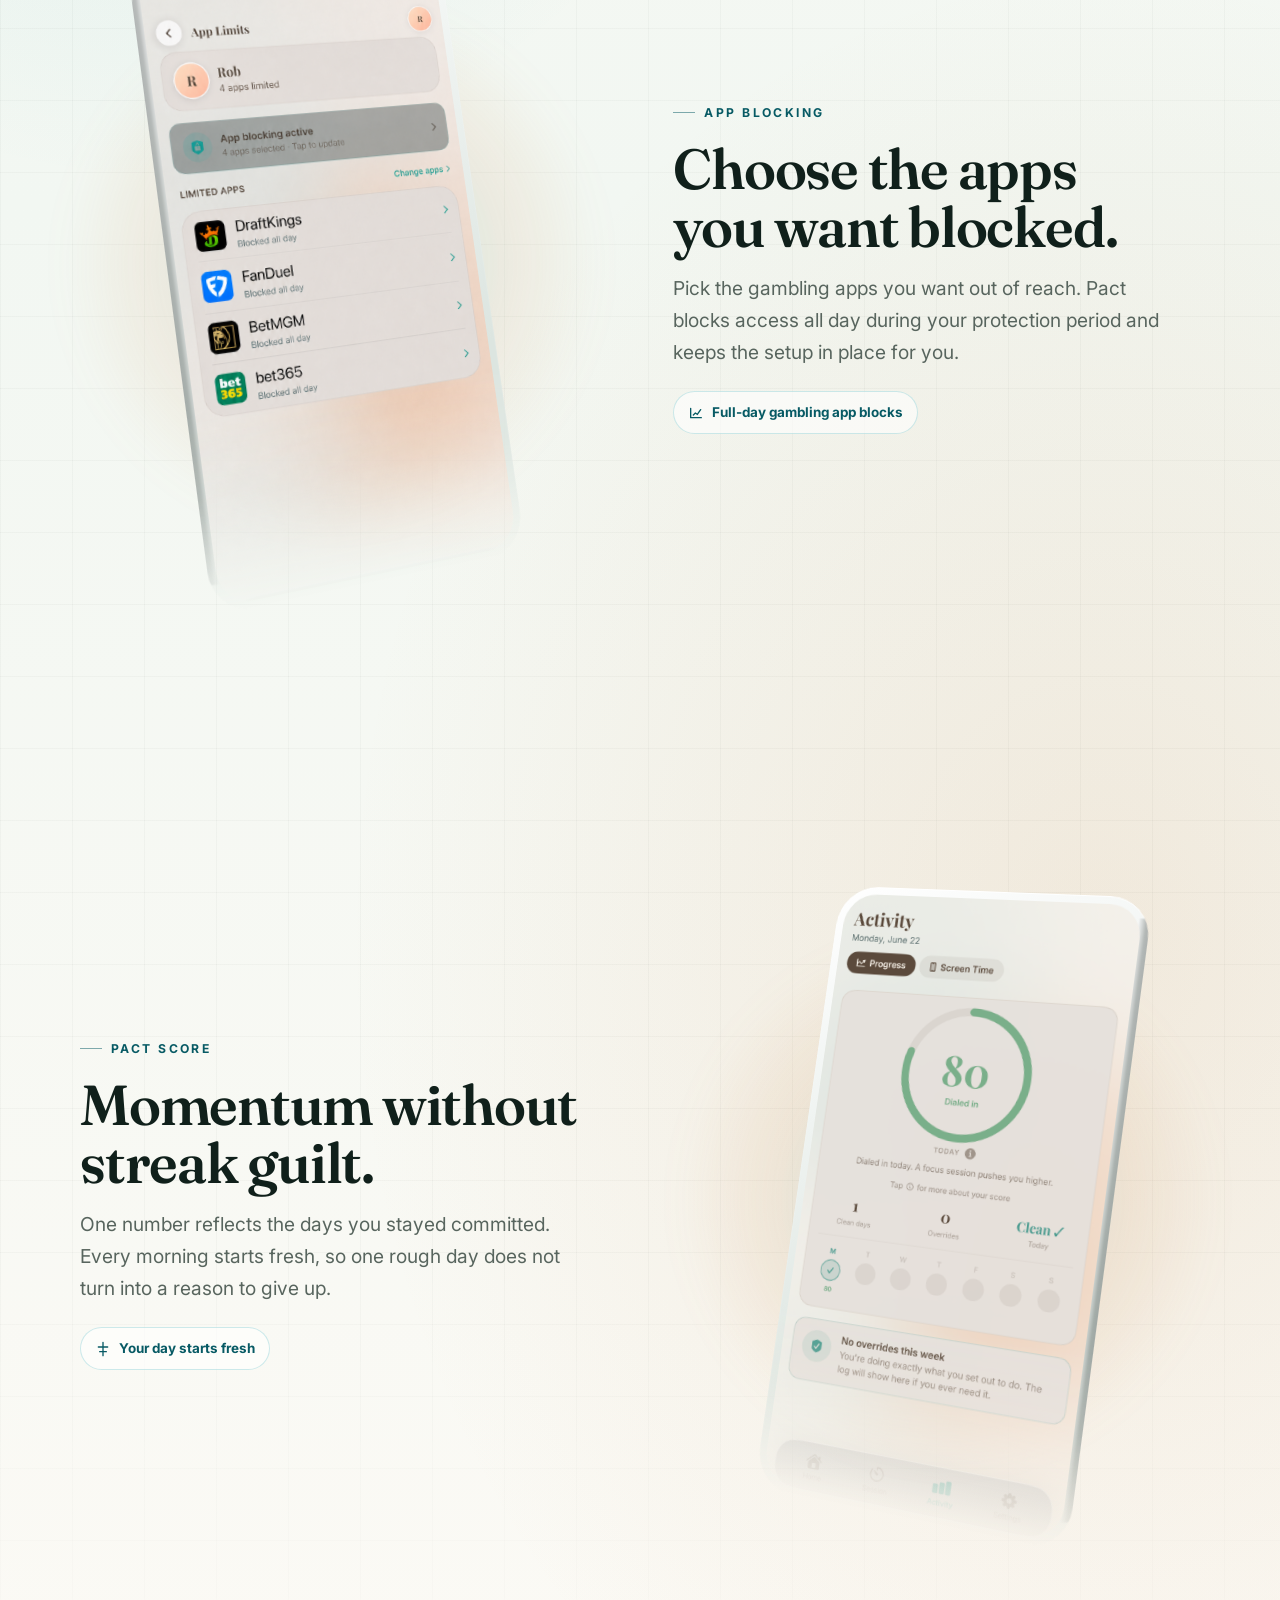
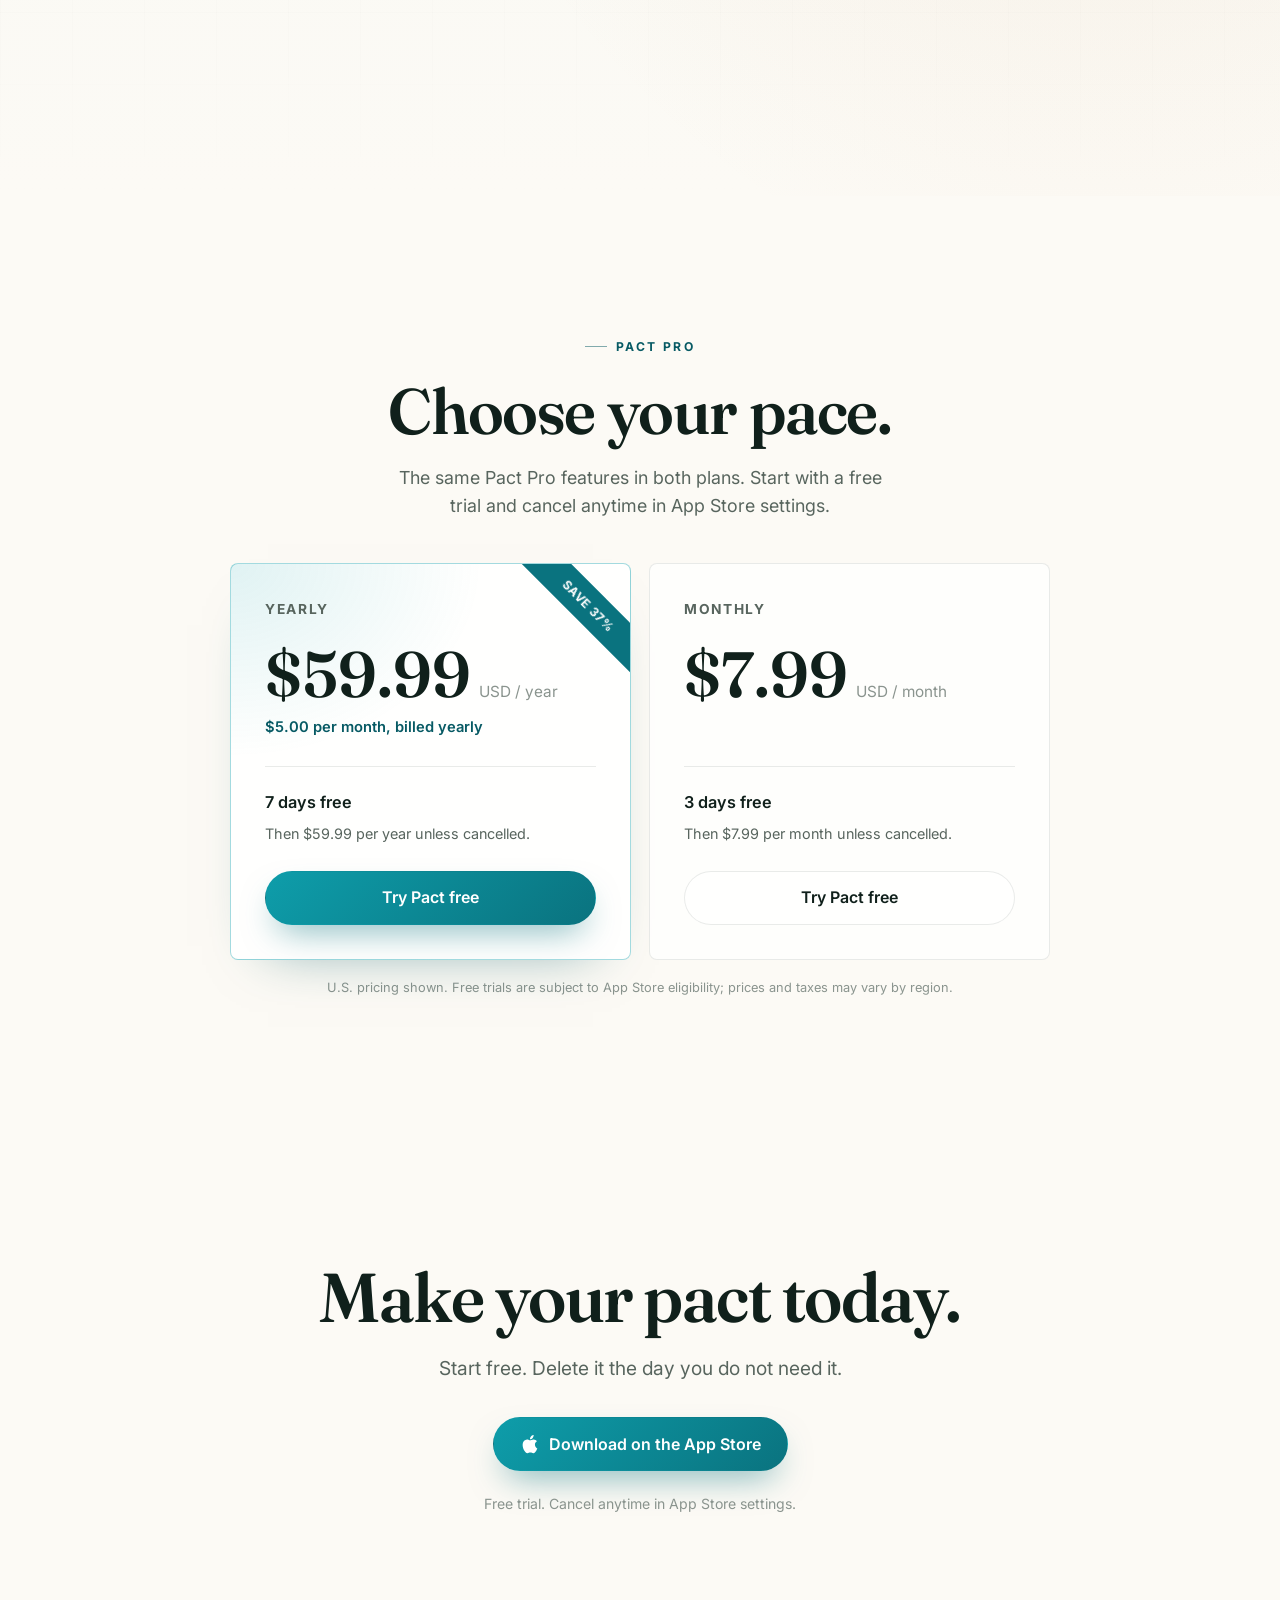
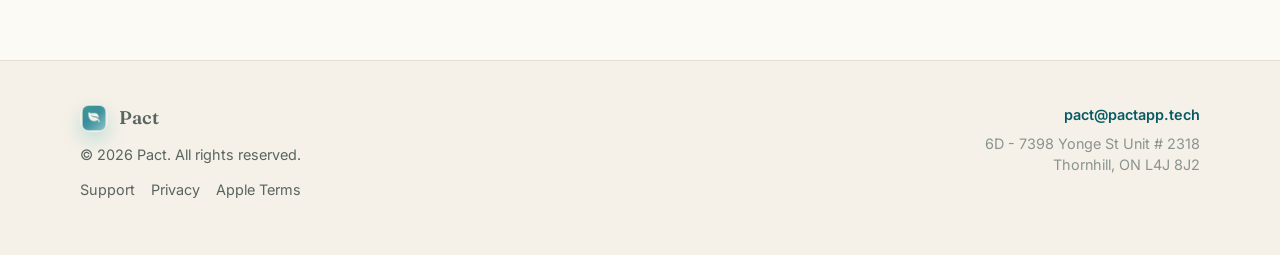
==== commit 4e1ca8a4: "Update Pact website copy" ====
--- a/index.html
+++ b/index.html
@@ -11,7 +11,7 @@
     <meta property="og:title" content="Pact — Block betting apps with a hard lock." />
     <meta
       property="og:description"
-      content="Block gambling and betting apps with Strict Mode, no in-app overrides, and protection periods that are hard to back out of."
+      content="Block gambling and betting apps with Strict Mode protection, no easy workarounds, and protection periods that are hard to back out of."
     />
     <meta property="og:image" content="https://pactapp.tech/assets/pact-home.png" />
     <meta property="og:image:secure_url" content="https://pactapp.tech/assets/pact-home.png" />
@@ -21,7 +21,7 @@
     <meta name="twitter:title" content="Pact — Block betting apps with a hard lock." />
     <meta
       name="twitter:description"
-      content="Block gambling and betting apps with Strict Mode, no in-app overrides, and protection periods that are hard to back out of."
+      content="Block gambling and betting apps with Strict Mode protection, no easy workarounds, and protection periods that are hard to back out of."
     />
     <meta name="twitter:image" content="https://pactapp.tech/assets/pact-home.png" />
     <title>Pact — Block betting apps with a hard lock.</title>
@@ -1210,7 +1210,7 @@
             <span class="hero-line">Block betting apps.</span><span class="hero-accent">Keep your pact.</span>
           </h1>
           <p class="sub ra is-visible" style="--delay: 180ms">
-            Lock in your plan. No changing it once you start.
+            Lock in your plan. No weakening it once you start.
           </p>
           <div class="hero-actions ra is-visible" style="--delay: 260ms">
             <a class="btn primary" href="https://apps.apple.com/ca/app/pact-screen-time-lock/id6768125792">
@@ -1270,7 +1270,7 @@
             <div class="feature-copy ra" style="--delay: 100ms">
               <span class="eyebrow">Strict Mode</span>
               <h2>Hard lock, no easy workarounds.</h2>
-              <p>Pact sets your protection period based on your answers. The moment it starts, the apps you selected are locked. No override. No settings tweak. No changing your plan. Pact will not let you back in until the period is over, no matter what you try.</p>
+              <p>Pact sets your protection period based on your answers. The moment it starts, the apps you selected are locked. No instant override. No weakening your plan. While protection is active, app deletion is disabled — Pact included. Your selected apps stay locked until the protection period ends.</p>
               <span class="feature-pill">
                 <svg viewBox="0 0 24 24" fill="none" stroke="currentColor" stroke-width="2" stroke-linecap="round"><rect x="5" y="11" width="14" height="9" rx="2"/><path d="M8 11V8a4 4 0 0 1 8 0v3"/></svg>
                 Extend whenever you want
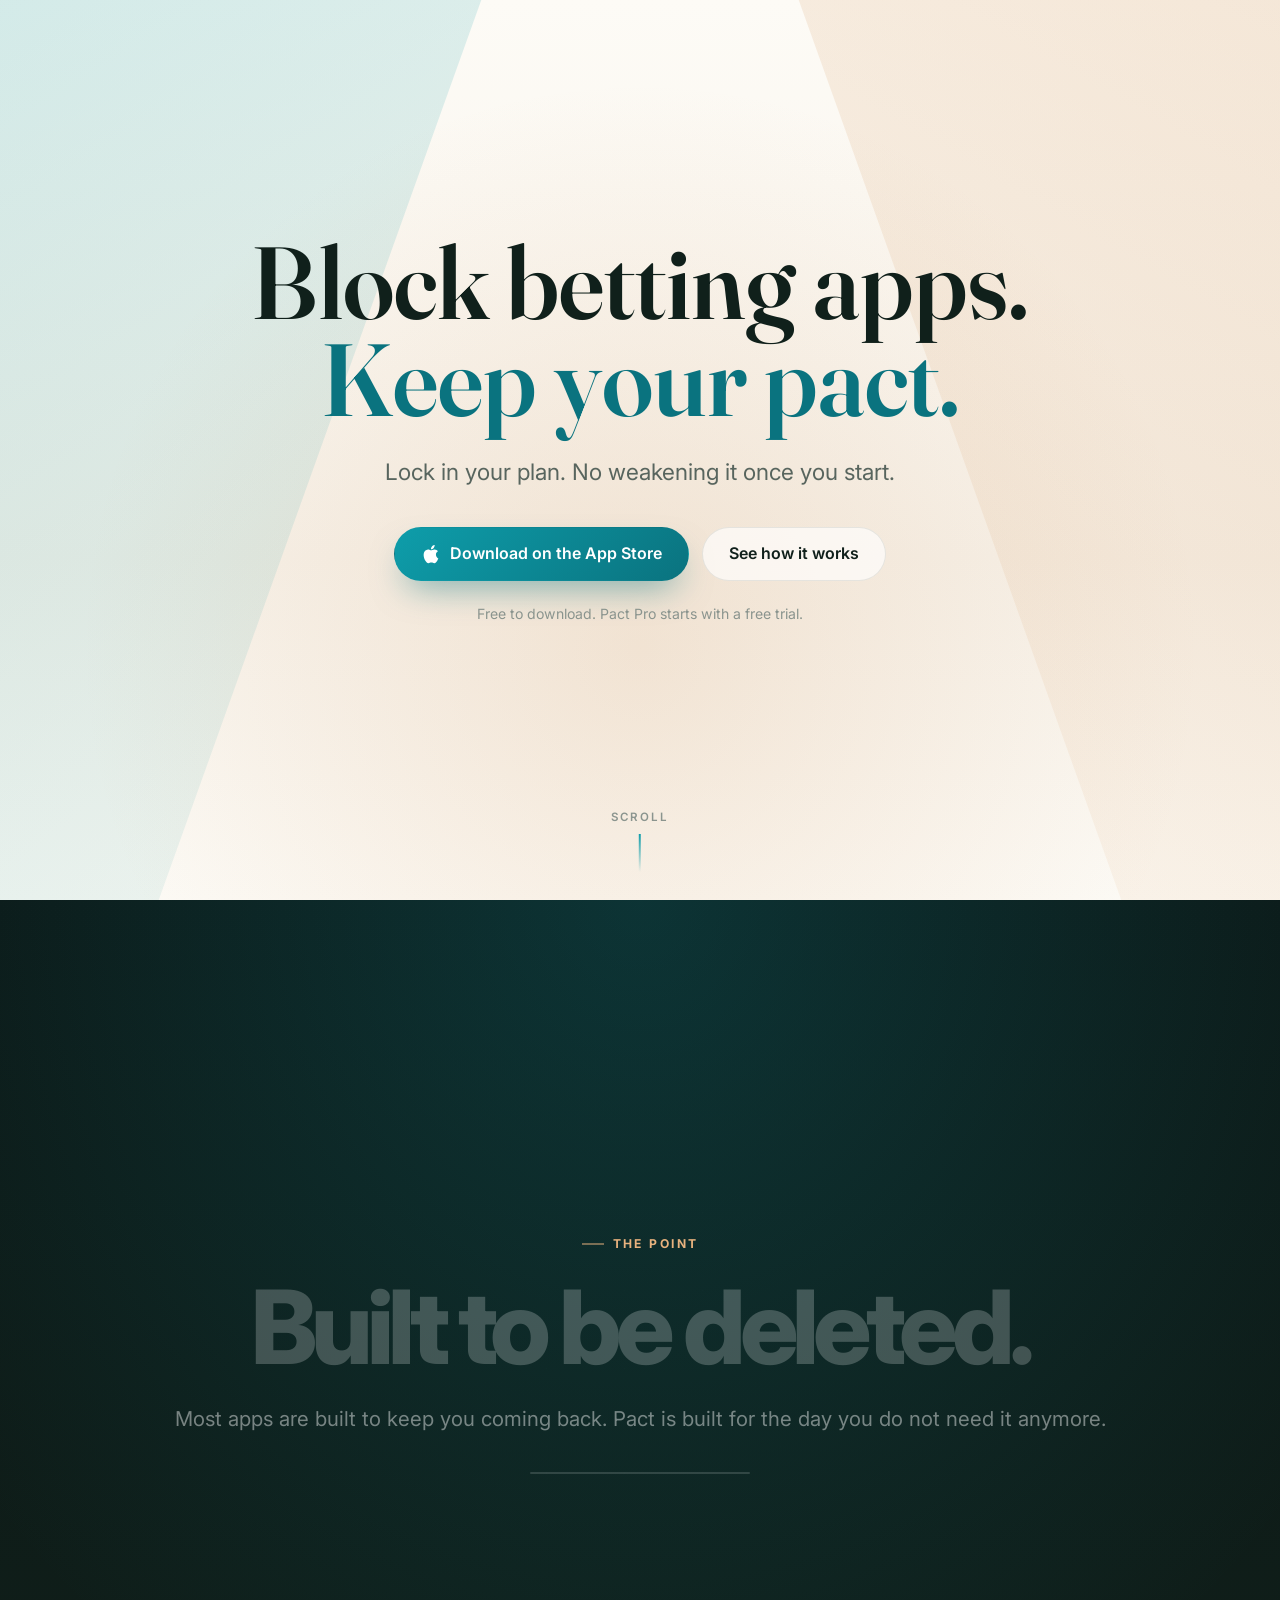
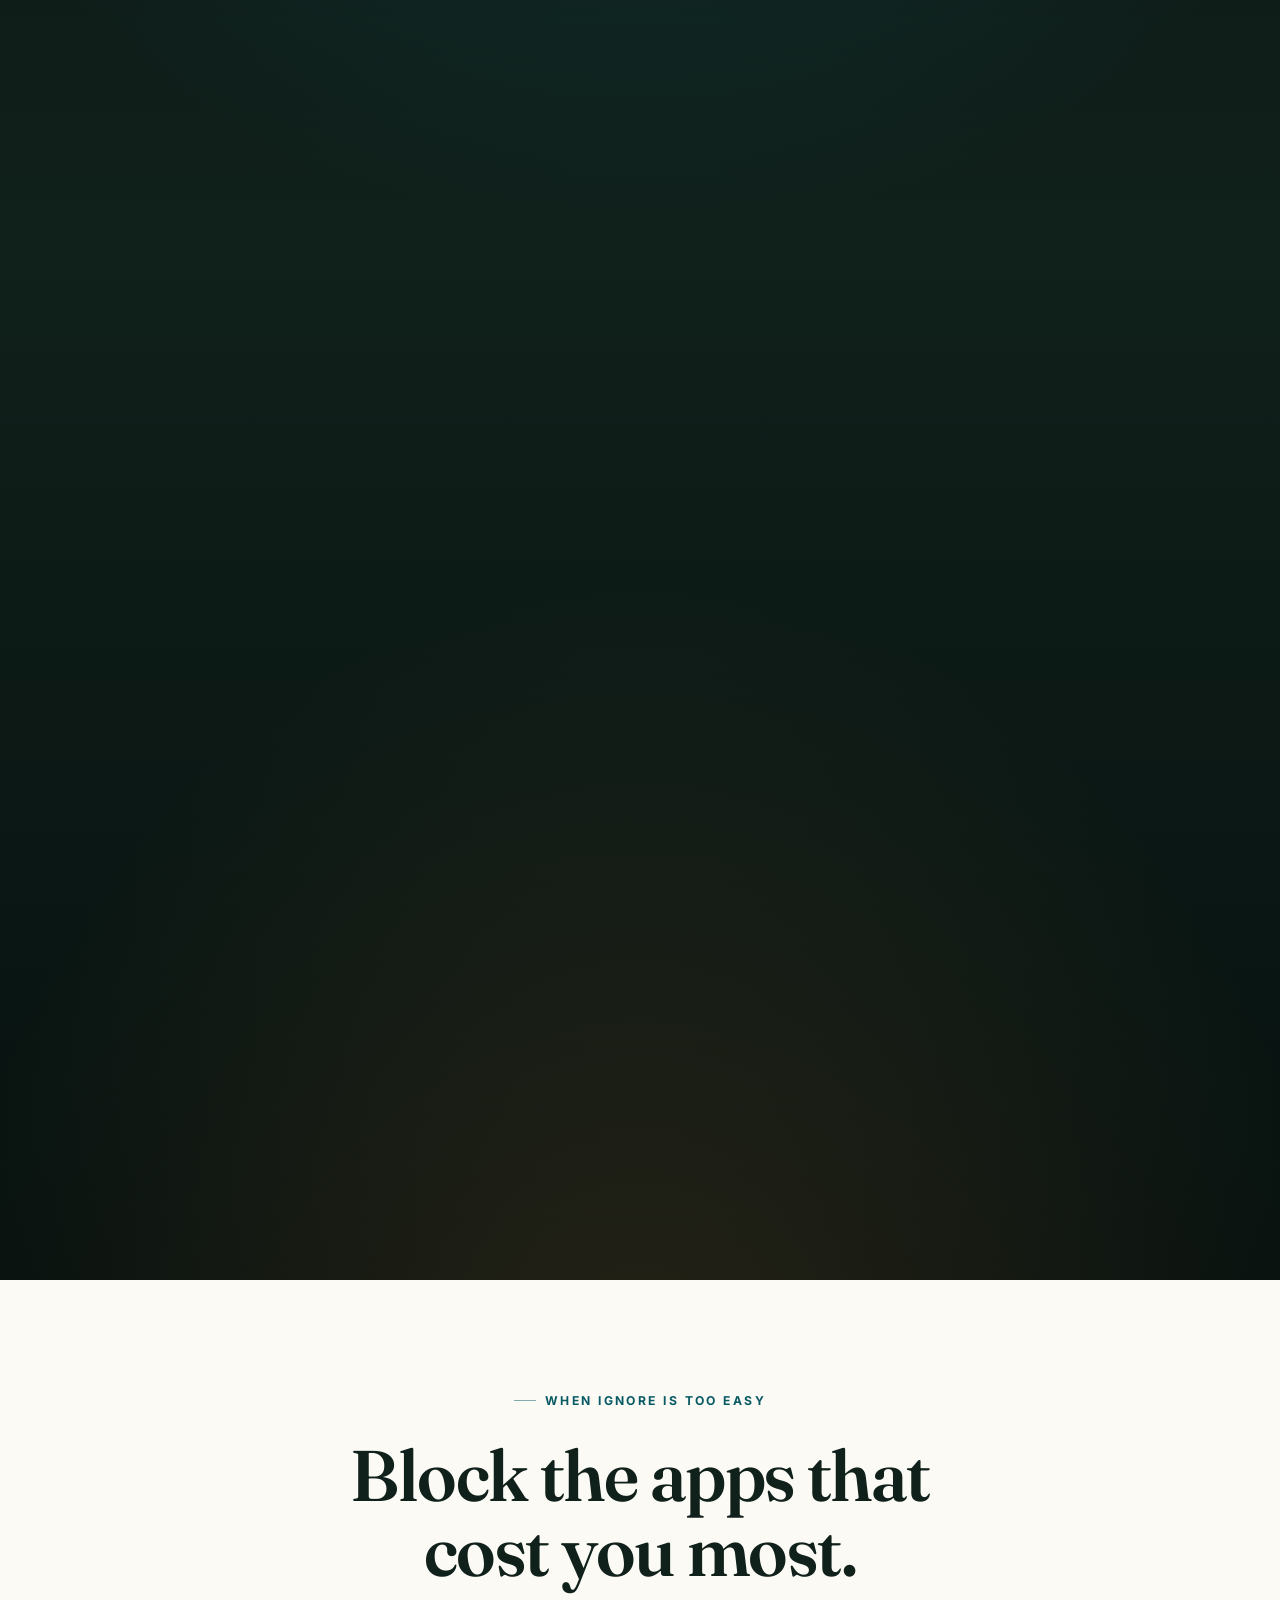
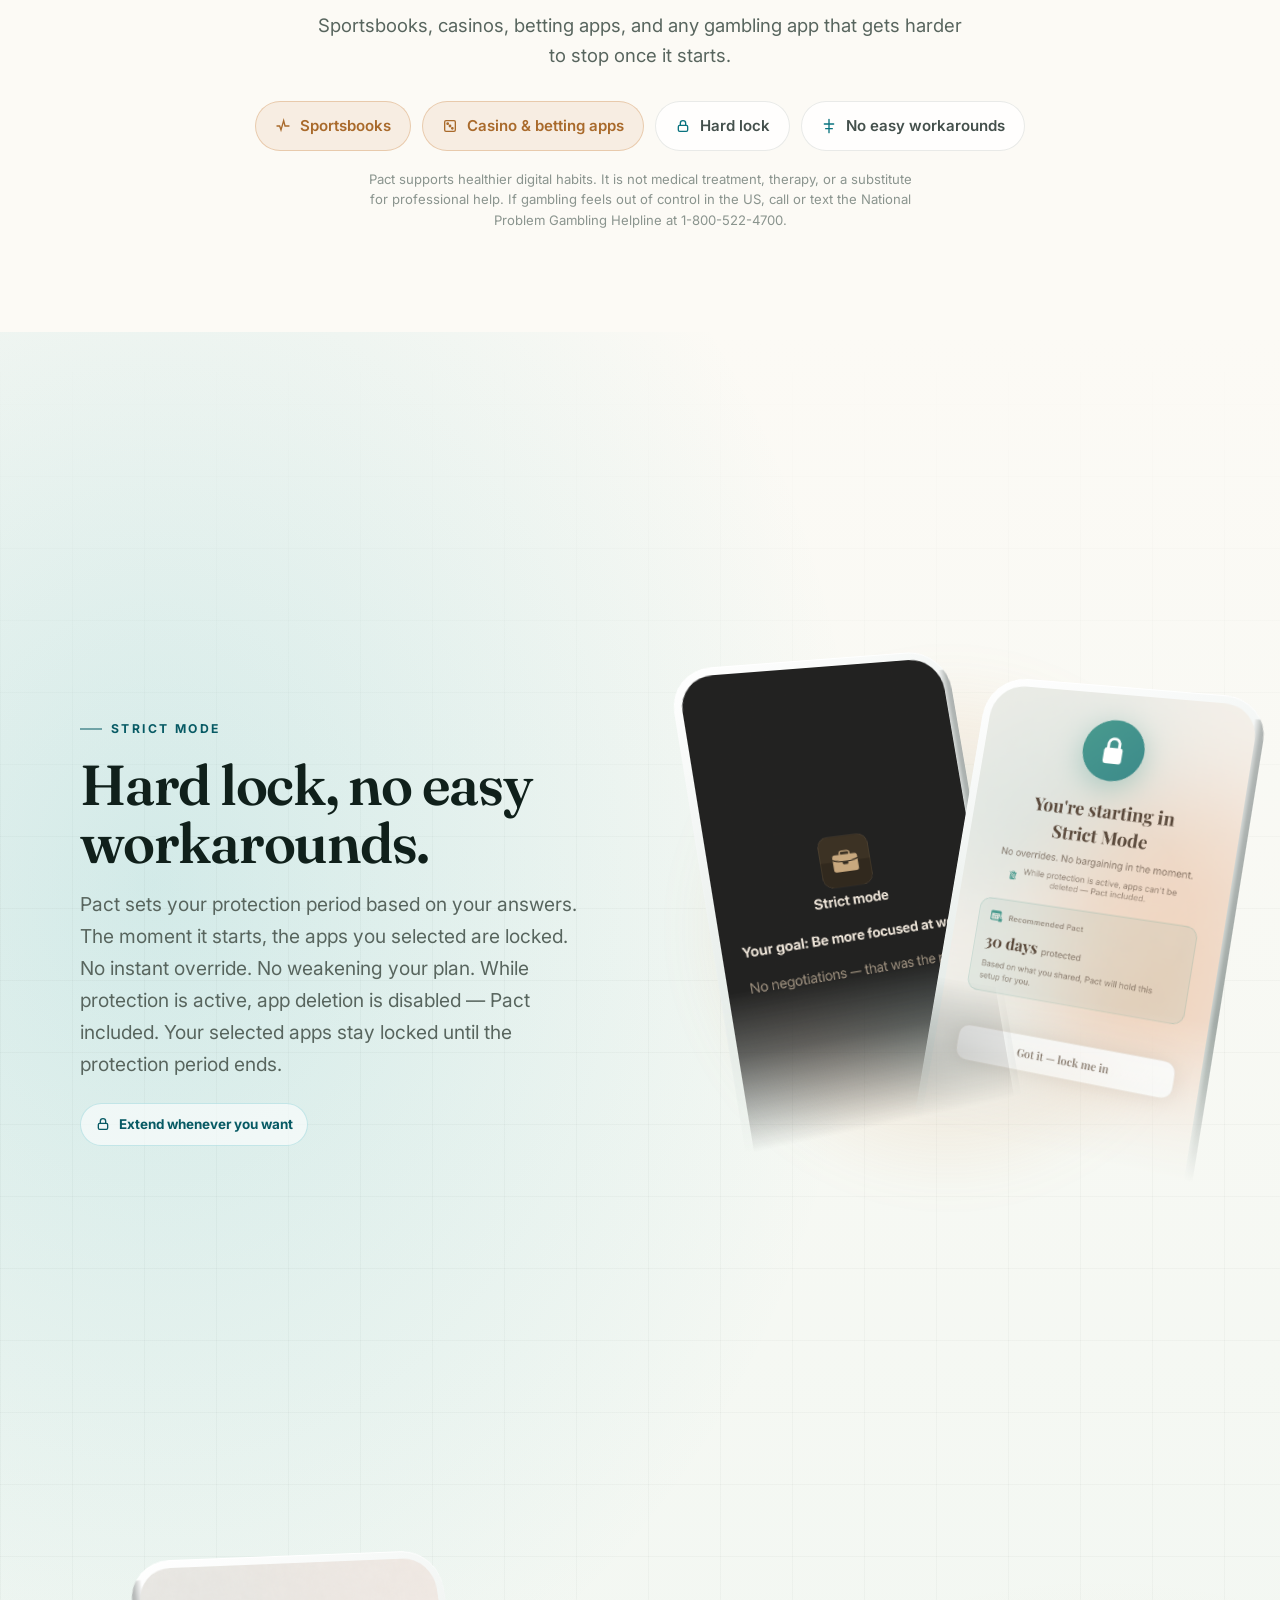
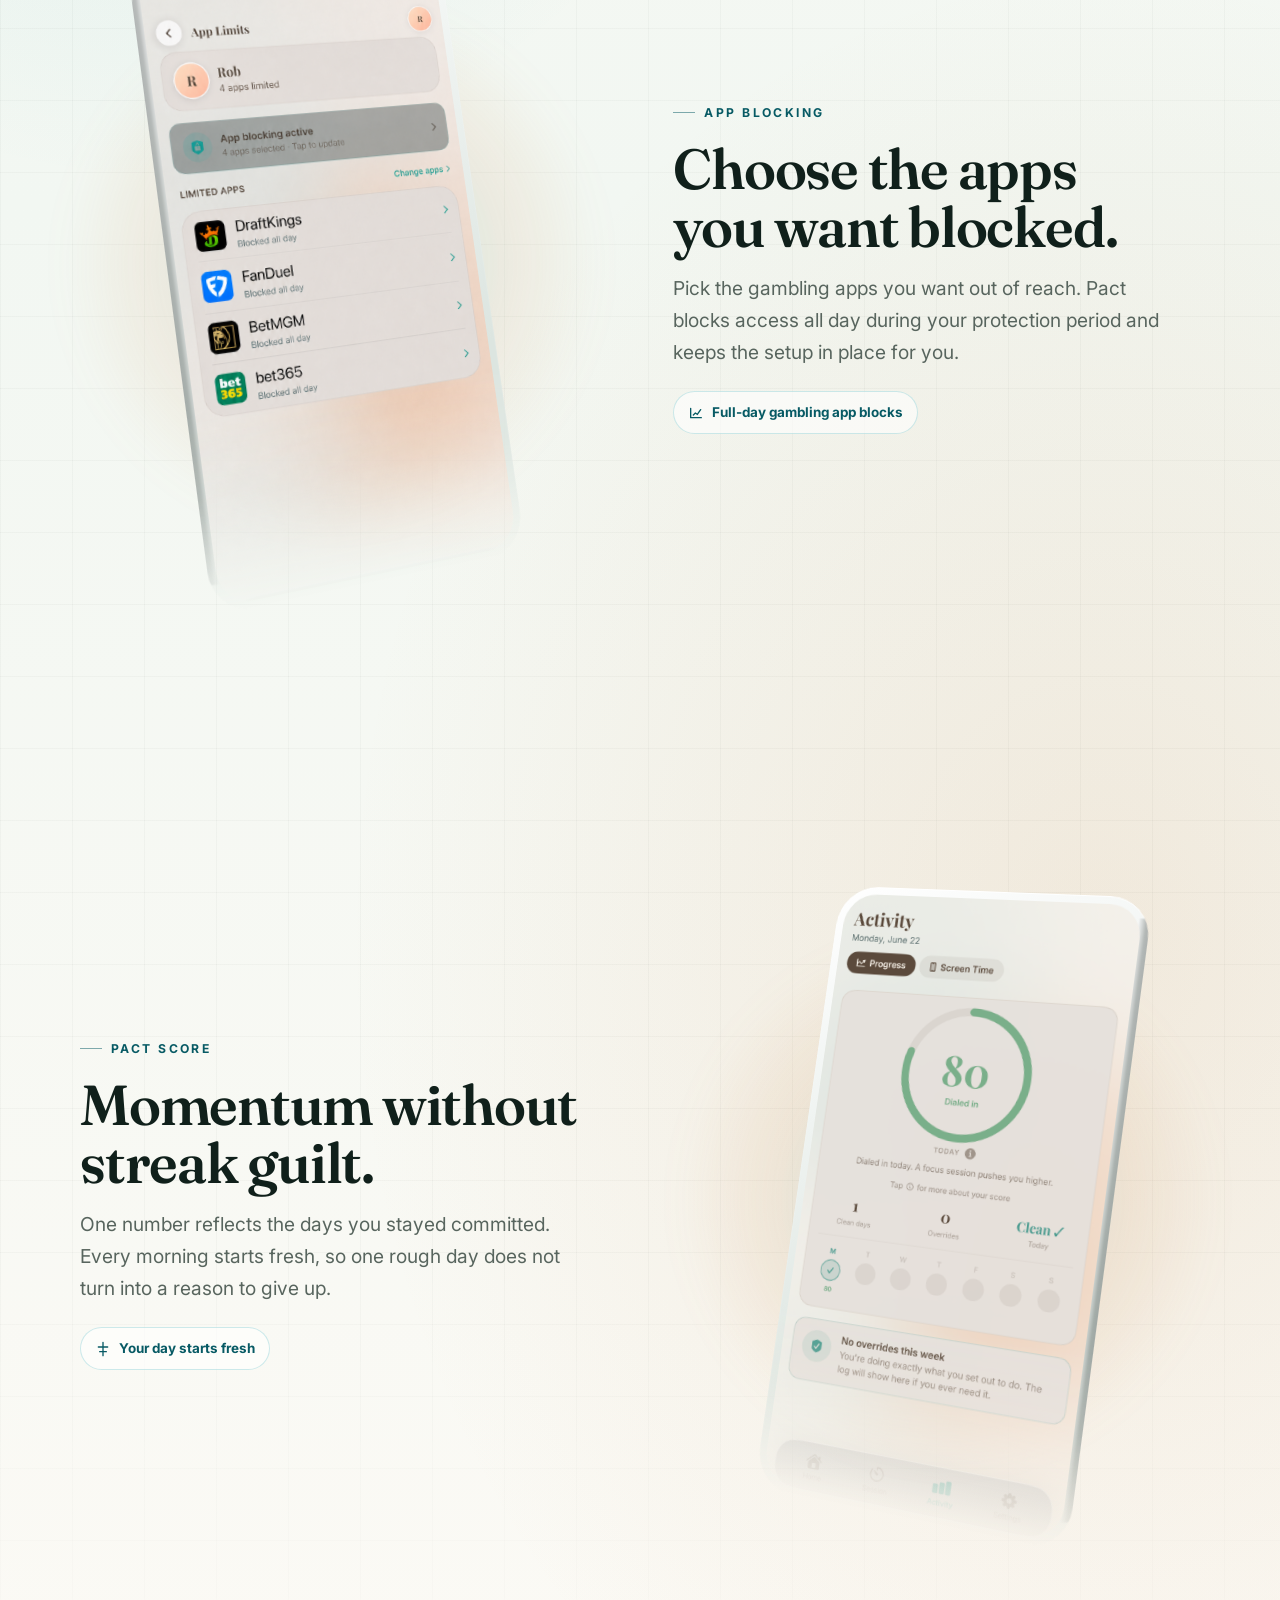
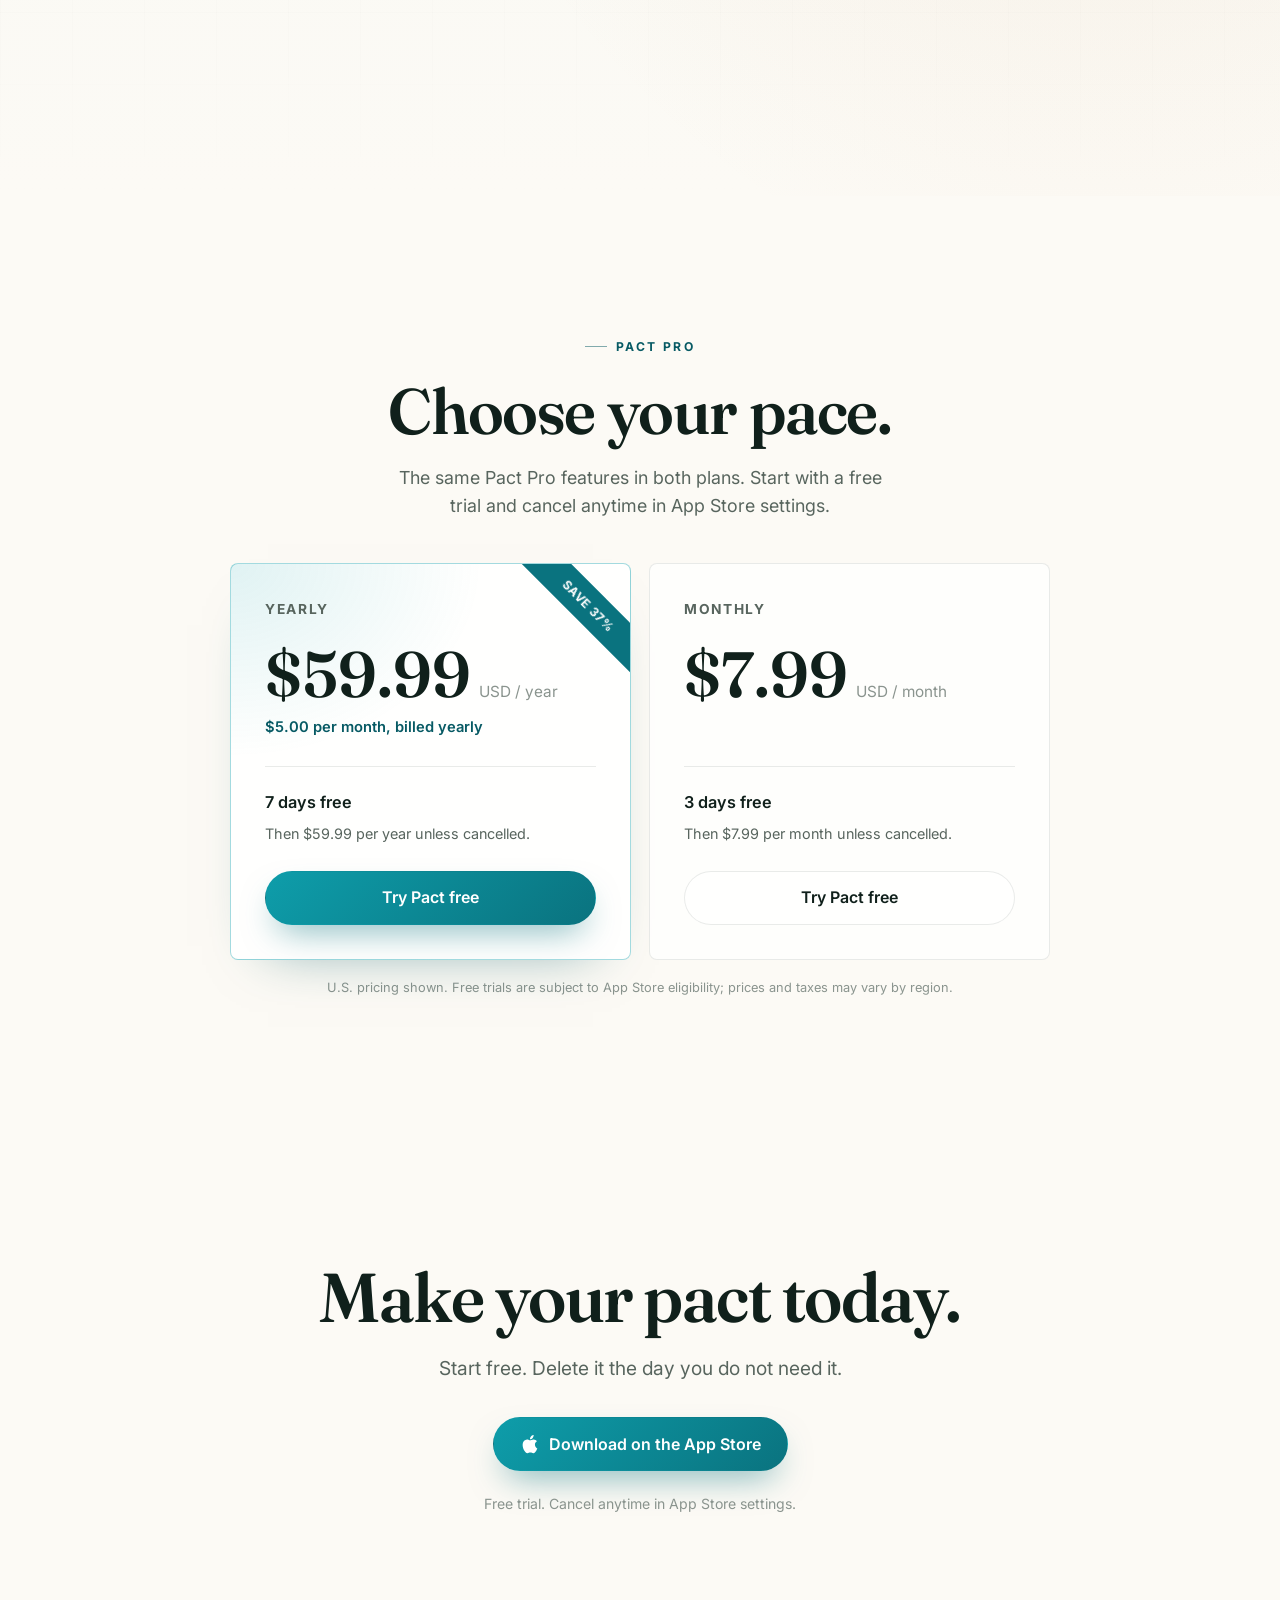
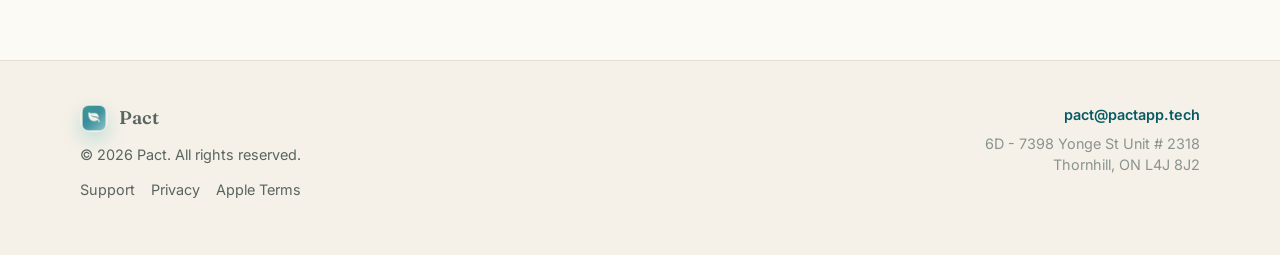
==== commit 5963a8b7: "Update strict mode image and privacy link cache busting" ====
--- a/index.html
+++ b/index.html
@@ -1263,7 +1263,7 @@
                   <img src="assets/pact-strict-clean.png" alt="Strict Mode lock screen" loading="lazy" decoding="async" />
                 </div>
                 <div class="clean-phone dark strict-front">
-                  <img src="assets/pact-strict-onboarding-clean.png?v=20260703-source" alt="Strict Mode onboarding screen showing a recommended 30 day protected Pact" loading="lazy" decoding="async" />
+                  <img src="assets/pact-strict-onboarding-clean.png?v=20260706-delete-lock" alt="Strict Mode onboarding screen showing a recommended 30 day protected Pact" loading="lazy" decoding="async" />
                 </div>
               </div>
             </div>
@@ -1366,7 +1366,7 @@
           <div class="footer-links">
             <a href="/support/">Support</a>
             <!-- TODO: point Privacy to pactapp.tech/privacy once the page is live, so the domain matches. -->
-            <a href="https://pact-fbaec.web.app/privacy/" target="_blank" rel="noopener">Privacy</a>
+            <a href="https://pact-fbaec.web.app/privacy/?v=20260707" target="_blank" rel="noopener">Privacy</a>
             <a href="https://www.apple.com/legal/internet-services/itunes/dev/stdeula/" target="_blank" rel="noopener">Apple Terms</a>
           </div>
         </div>
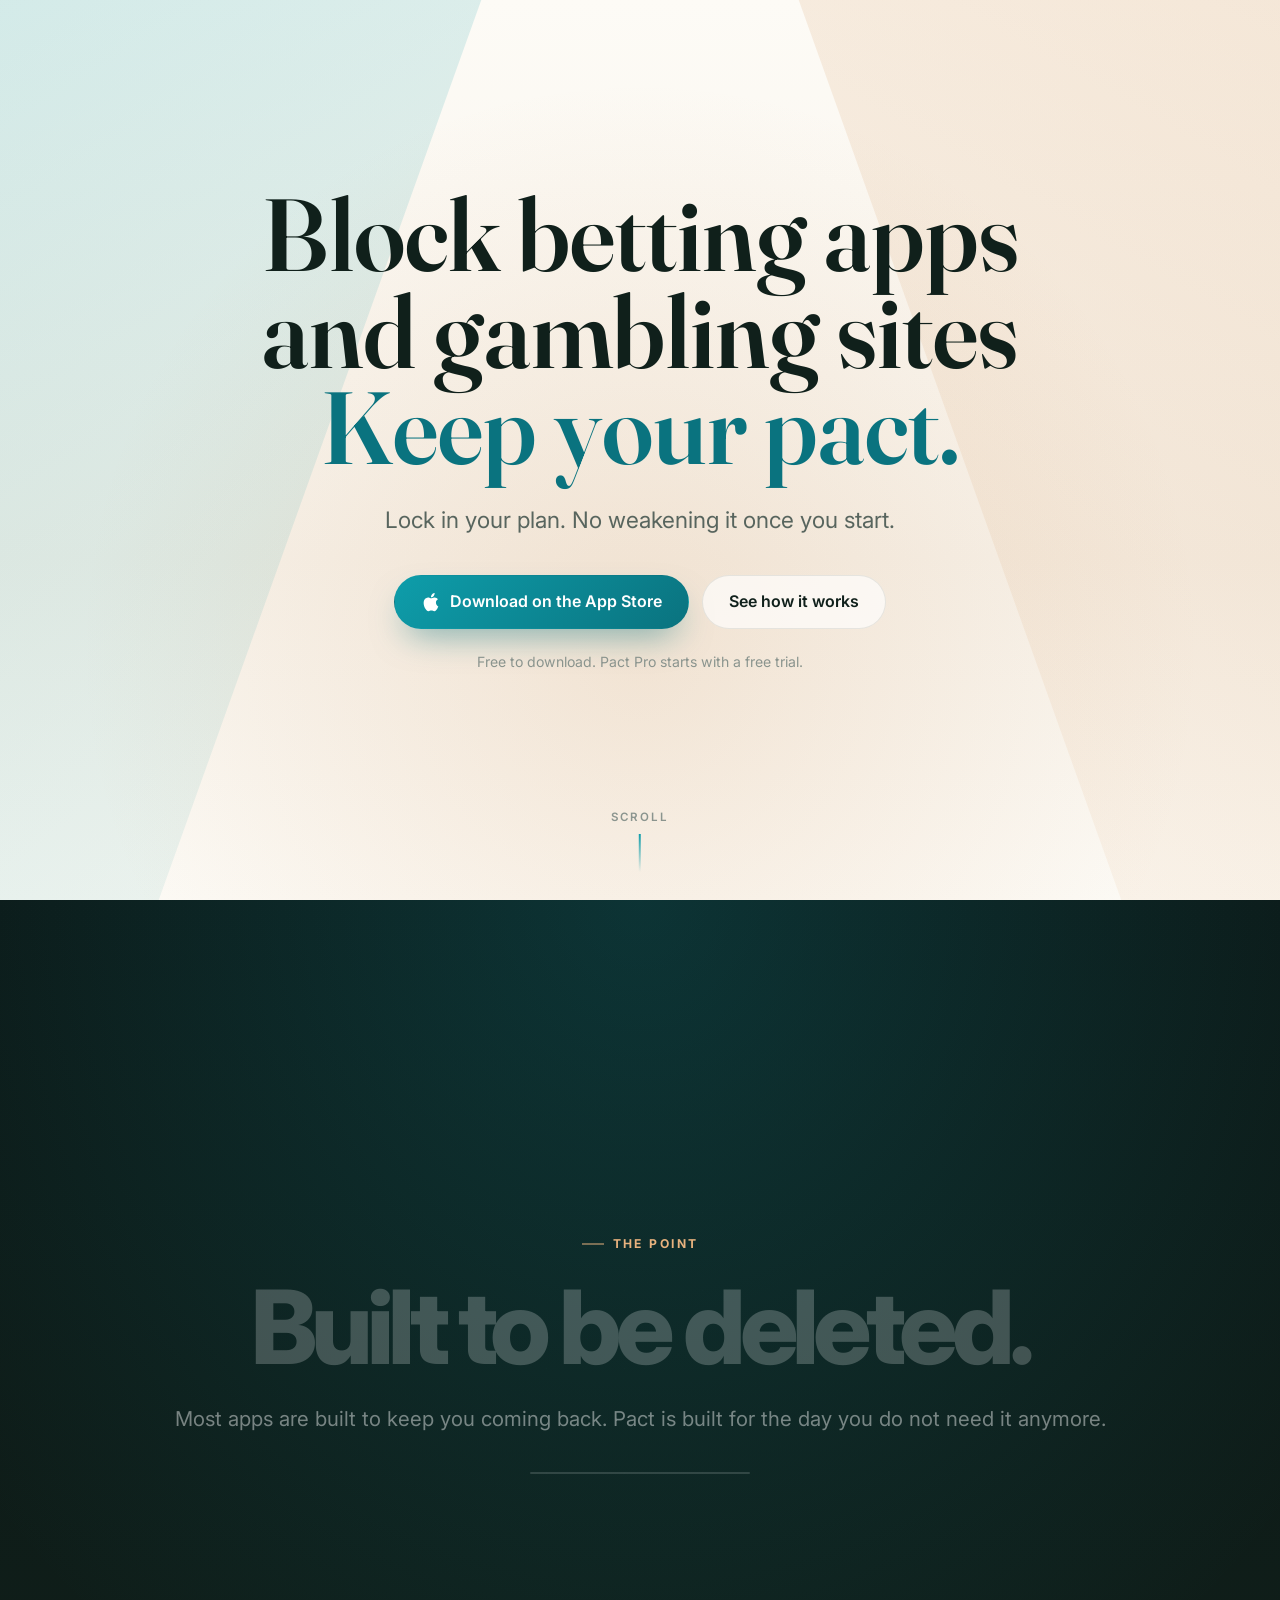
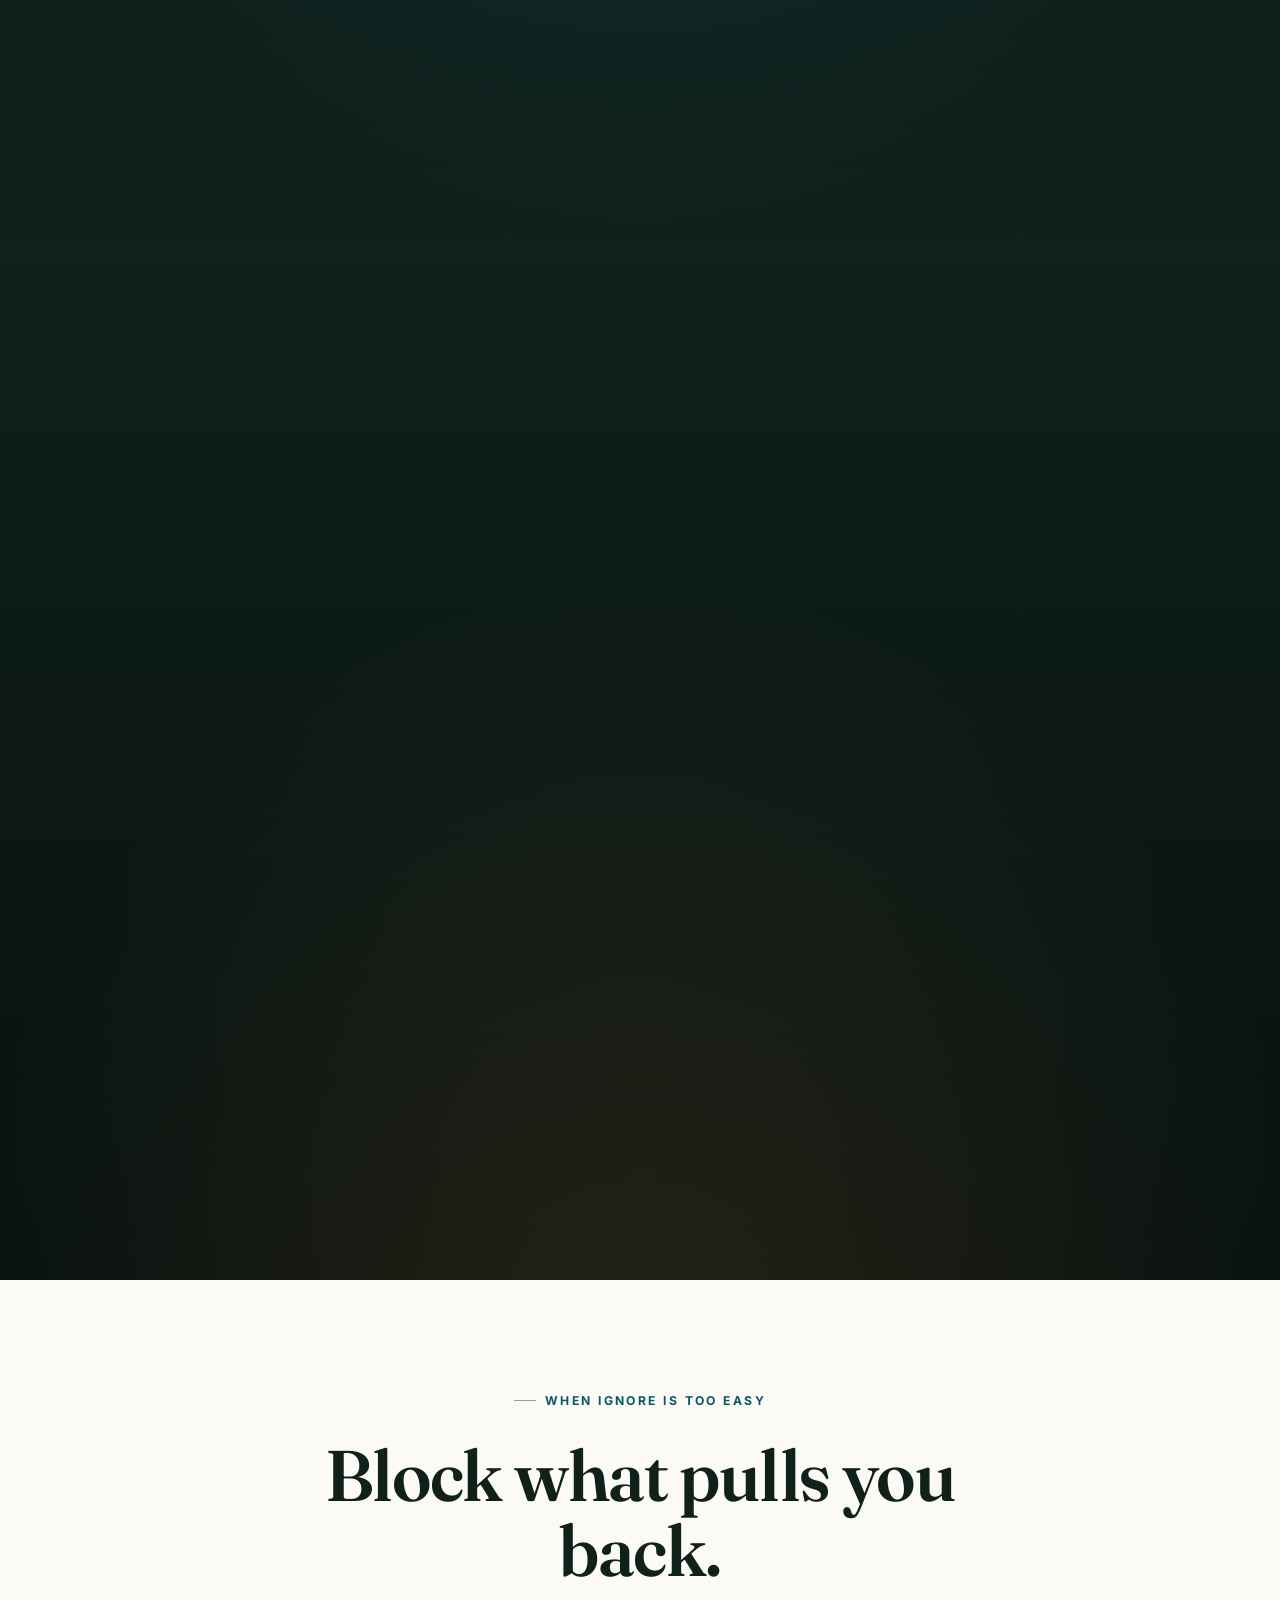
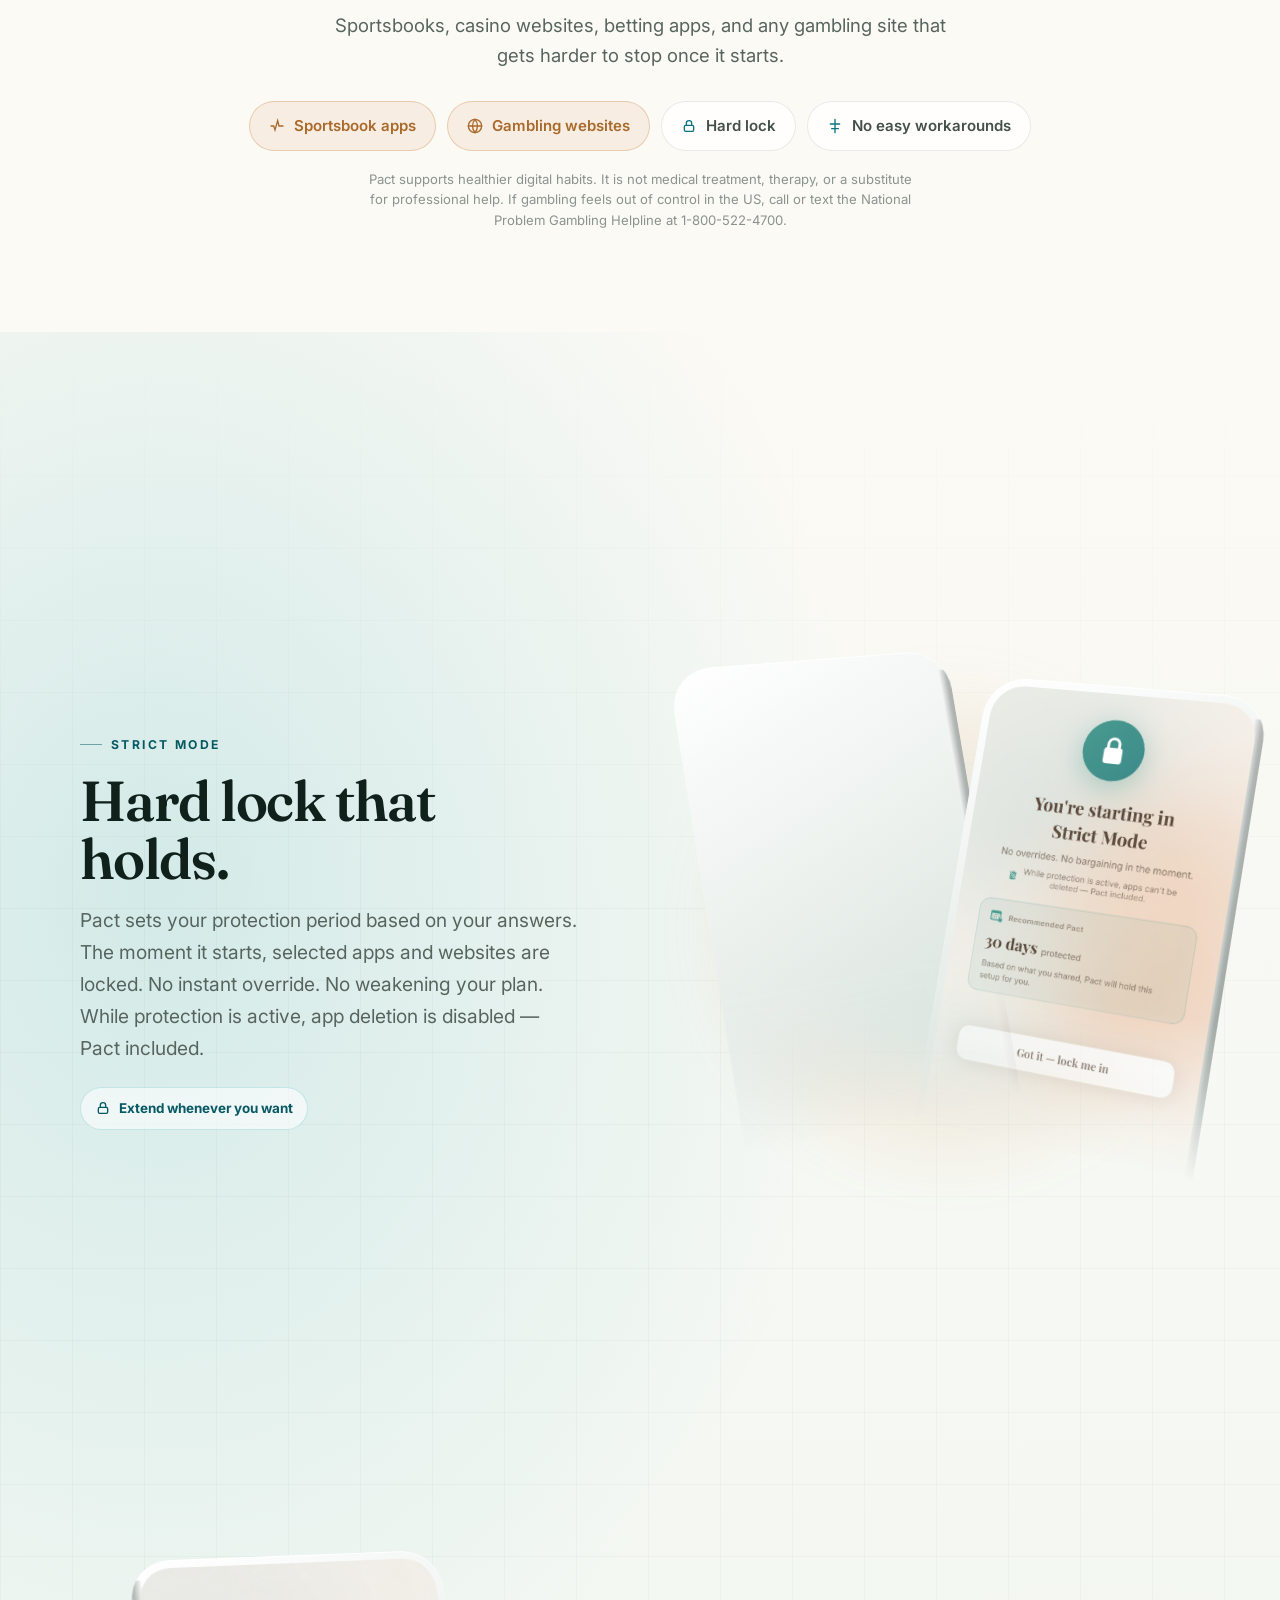
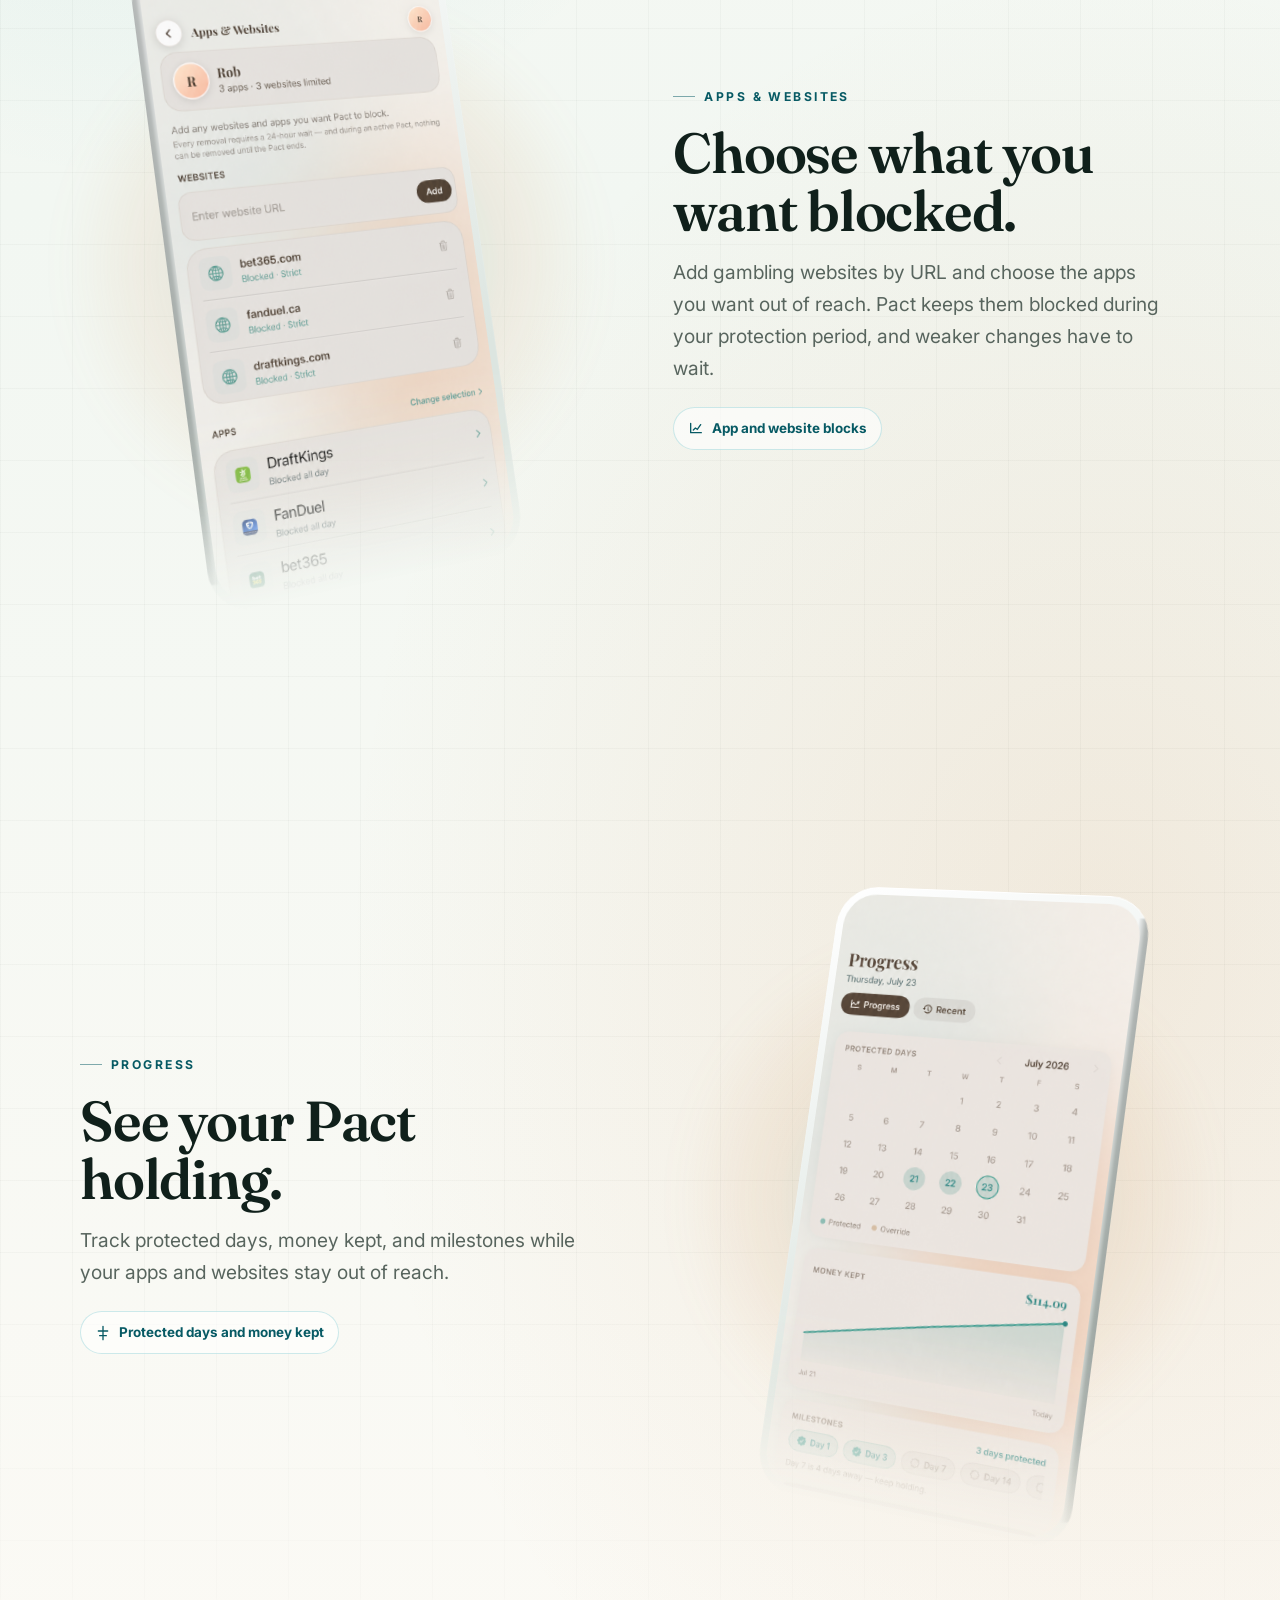
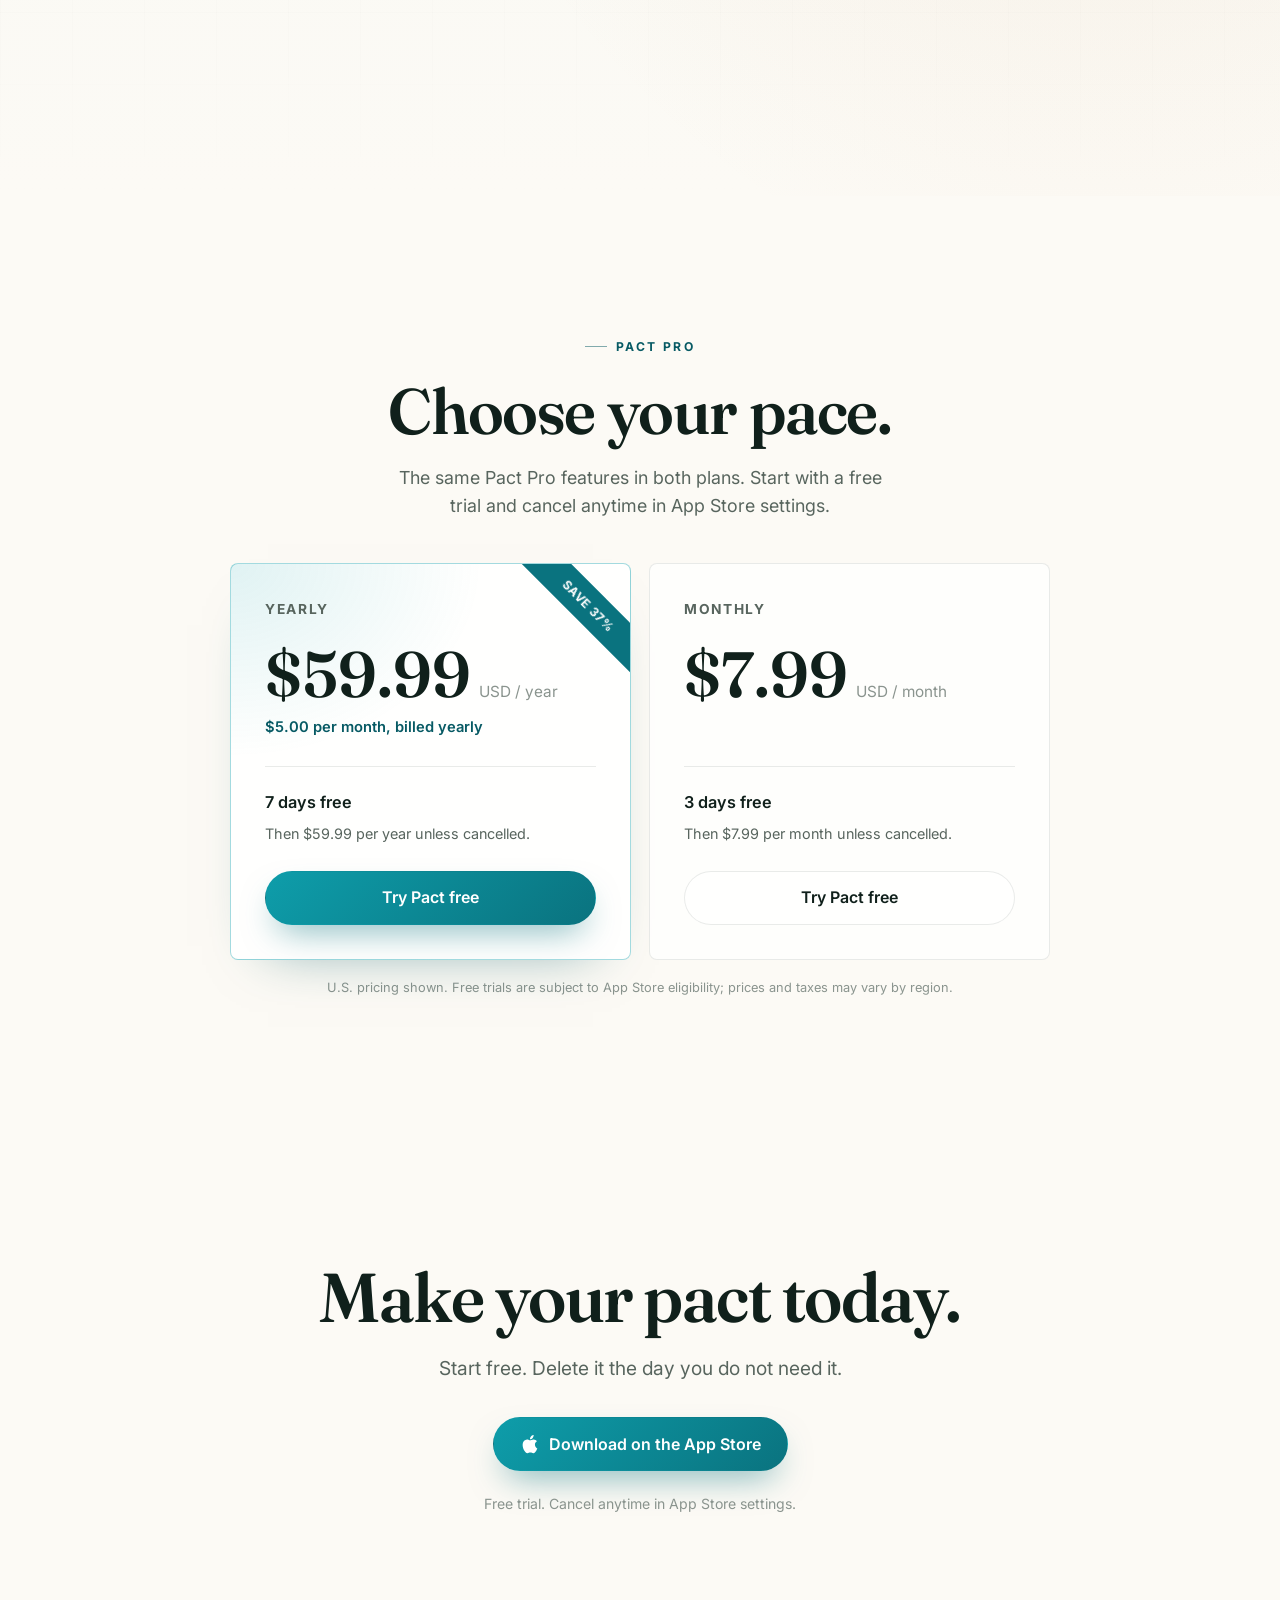
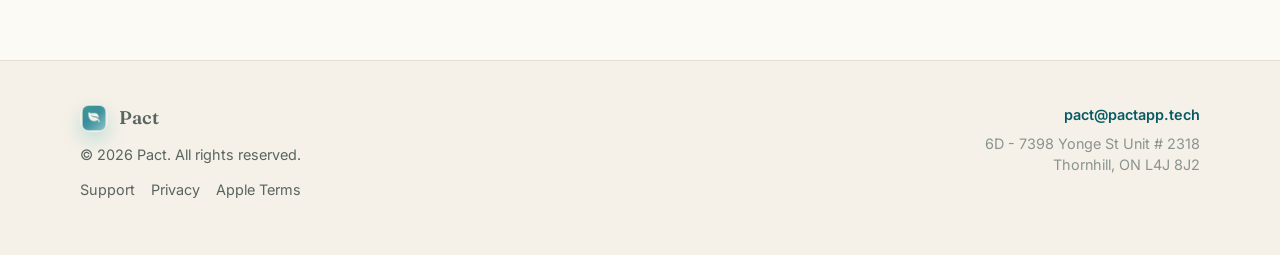
==== commit e96ced67: "Add website blocking and updated app screens" ====
--- a/index.html
+++ b/index.html
@@ -5,26 +5,26 @@
     <meta name="viewport" content="width=device-width, initial-scale=1" />
     <meta
       name="description"
-      content="Pact blocks gambling and betting apps with Strict Mode, hard lock protection, no easy workarounds, and protection periods that hold when urges hit."
+      content="Pact blocks gambling apps and websites with Strict Mode, hard lock protection, no easy workarounds, and protection periods that hold when urges hit."
     />
     <meta name="apple-itunes-app" content="app-id=6768125792" />
-    <meta property="og:title" content="Pact — Block betting apps with a hard lock." />
+    <meta property="og:title" content="Pact — Block gambling apps and websites." />
     <meta
       property="og:description"
-      content="Block gambling and betting apps with Strict Mode protection, no easy workarounds, and protection periods that are hard to back out of."
+      content="Block gambling apps and websites with Strict Mode protection, no easy workarounds, and protection periods that are hard to back out of."
     />
-    <meta property="og:image" content="https://pactapp.tech/assets/pact-home.png" />
-    <meta property="og:image:secure_url" content="https://pactapp.tech/assets/pact-home.png" />
+    <meta property="og:image" content="https://pactapp.tech/assets/pact-home-protected-clean.png" />
+    <meta property="og:image:secure_url" content="https://pactapp.tech/assets/pact-home-protected-clean.png" />
     <meta property="og:type" content="website" />
     <meta property="og:url" content="https://pactapp.tech/" />
     <meta name="twitter:card" content="summary_large_image" />
-    <meta name="twitter:title" content="Pact — Block betting apps with a hard lock." />
+    <meta name="twitter:title" content="Pact — Block gambling apps and websites." />
     <meta
       name="twitter:description"
-      content="Block gambling and betting apps with Strict Mode protection, no easy workarounds, and protection periods that are hard to back out of."
+      content="Block gambling apps and websites with Strict Mode protection, no easy workarounds, and protection periods that are hard to back out of."
     />
-    <meta name="twitter:image" content="https://pactapp.tech/assets/pact-home.png" />
-    <title>Pact — Block betting apps with a hard lock.</title>
+    <meta name="twitter:image" content="https://pactapp.tech/assets/pact-home-protected-clean.png" />
+    <title>Pact — Block gambling apps and websites.</title>
 
     <link rel="icon" type="image/png" sizes="32x32" href="assets/favicon-32.png" />
     <link rel="apple-touch-icon" sizes="180x180" href="assets/apple-touch-icon.png" />
@@ -1206,8 +1206,8 @@
       <section class="hero">
         <div class="hero-bg" aria-hidden="true"></div>
         <div class="wrap hero-inner">
-          <h1 class="ra is-visible" style="--delay: 90ms" aria-label="Block betting apps. Keep your pact.">
-            <span class="hero-line">Block betting apps.</span><span class="hero-accent">Keep your pact.</span>
+          <h1 class="ra is-visible" style="--delay: 90ms" aria-label="Block betting apps and gambling sites. Keep your pact.">
+            <span class="hero-line">Block betting apps</span><span class="hero-line">and gambling sites</span><span class="hero-accent">Keep your pact.</span>
           </h1>
           <p class="sub ra is-visible" style="--delay: 180ms">
             Lock in your plan. No weakening it once you start.
@@ -1242,11 +1242,11 @@
       <!-- POSITIONING -->
       <section class="wrap statement ra" id="why-pact">
         <span class="eyebrow">When ignore is too easy</span>
-        <h2>Block the apps that cost you most.</h2>
-        <p class="after">Sportsbooks, casinos, betting apps, and any gambling app that gets harder to stop once it starts.</p>
+        <h2>Block what pulls you back.</h2>
+        <p class="after">Sportsbooks, casino websites, betting apps, and any gambling site that gets harder to stop once it starts.</p>
         <div class="chips">
-          <span class="chip hot"><svg viewBox="0 0 24 24" fill="none" stroke="currentColor" stroke-width="2" stroke-linecap="round"><path d="M3 12h4l2 6 4-14 2 8h6"/></svg>Sportsbooks</span>
-          <span class="chip hot"><svg viewBox="0 0 24 24" fill="none" stroke="currentColor" stroke-width="2" stroke-linecap="round"><rect x="4" y="4" width="16" height="16" rx="2"/><circle cx="8.5" cy="8.5" r="1.1"/><circle cx="12" cy="12" r="1.1"/><circle cx="15.5" cy="15.5" r="1.1"/></svg>Casino &amp; betting apps</span>
+          <span class="chip hot"><svg viewBox="0 0 24 24" fill="none" stroke="currentColor" stroke-width="2" stroke-linecap="round"><path d="M3 12h4l2 6 4-14 2 8h6"/></svg>Sportsbook apps</span>
+          <span class="chip hot"><svg viewBox="0 0 24 24" fill="none" stroke="currentColor" stroke-width="2" stroke-linecap="round"><circle cx="12" cy="12" r="10"/><path d="M2 12h20"/><path d="M12 2a15.3 15.3 0 0 1 0 20"/><path d="M12 2a15.3 15.3 0 0 0 0 20"/></svg>Gambling websites</span>
           <span class="chip"><svg viewBox="0 0 24 24" fill="none" stroke="currentColor" stroke-width="2" stroke-linecap="round"><rect x="5" y="11" width="14" height="9" rx="2"/><path d="M8 11V8a4 4 0 0 1 8 0v3"/></svg>Hard lock</span>
           <span class="chip"><svg viewBox="0 0 24 24" fill="none" stroke="currentColor" stroke-width="2" stroke-linecap="round"><path d="M12 2v20M5 9h14M7 16h10"/></svg>No easy workarounds</span>
         </div>
@@ -1260,7 +1260,7 @@
             <div class="feature-media ra">
               <div class="dual-phone" aria-label="Strict Mode onboarding protection screens">
                 <div class="clean-phone dark strict-back">
-                  <img src="assets/pact-strict-clean.png" alt="Strict Mode lock screen" loading="lazy" decoding="async" />
+                  <img src="assets/pact-home-protected-clean.png?v=20260723-status-clean" alt="Pact home screen showing active protection holding" loading="lazy" decoding="async" />
                 </div>
                 <div class="clean-phone dark strict-front">
                   <img src="assets/pact-strict-onboarding-clean.png?v=20260706-delete-lock" alt="Strict Mode onboarding screen showing a recommended 30 day protected Pact" loading="lazy" decoding="async" />
@@ -1269,8 +1269,8 @@
             </div>
             <div class="feature-copy ra" style="--delay: 100ms">
               <span class="eyebrow">Strict Mode</span>
-              <h2>Hard lock, no easy workarounds.</h2>
-              <p>Pact sets your protection period based on your answers. The moment it starts, the apps you selected are locked. No instant override. No weakening your plan. While protection is active, app deletion is disabled — Pact included. Your selected apps stay locked until the protection period ends.</p>
+              <h2>Hard lock that holds.</h2>
+              <p>Pact sets your protection period based on your answers. The moment it starts, selected apps and websites are locked. No instant override. No weakening your plan. While protection is active, app deletion is disabled — Pact included.</p>
               <span class="feature-pill">
                 <svg viewBox="0 0 24 24" fill="none" stroke="currentColor" stroke-width="2" stroke-linecap="round"><rect x="5" y="11" width="14" height="9" rx="2"/><path d="M8 11V8a4 4 0 0 1 8 0v3"/></svg>
                 Extend whenever you want
@@ -1280,17 +1280,17 @@
 
           <article class="feature-row flip">
             <div class="feature-copy ra">
-              <span class="eyebrow">App blocking</span>
-              <h2>Choose the apps you want blocked.</h2>
-              <p>Pick the gambling apps you want out of reach. Pact blocks access all day during your protection period and keeps the setup in place for you.</p>
+              <span class="eyebrow">Apps &amp; Websites</span>
+              <h2>Choose what you want blocked.</h2>
+              <p>Add gambling websites by URL and choose the apps you want out of reach. Pact keeps them blocked during your protection period, and weaker changes have to wait.</p>
               <span class="feature-pill">
                 <svg viewBox="0 0 24 24" fill="none" stroke="currentColor" stroke-width="2" stroke-linecap="round"><path d="M4 19V5M4 19h16M8 15l3-3 3 2 5-7"/></svg>
-                Full-day gambling app blocks
+                App and website blocks
               </span>
             </div>
             <div class="feature-media ra" style="--delay: 100ms">
               <div class="clean-phone">
-                <img src="assets/pact-app-limits-gambling-clean.png?v=20260703-app-limits-roomy" alt="Pact app limits screen showing selected gambling apps blocked all day" loading="lazy" decoding="async" />
+                <img src="assets/pact-apps-websites-clean.png?v=20260723-status-clean" alt="Pact settings screen showing gambling apps and websites blocked" loading="lazy" decoding="async" />
               </div>
             </div>
           </article>
@@ -1298,16 +1298,16 @@
           <article class="feature-row">
             <div class="feature-media ra">
               <div class="clean-phone">
-                <img src="assets/pact-score-clean.png" alt="Pact progress screen showing commitment momentum and app protection activity" loading="lazy" decoding="async" />
+                <img src="assets/pact-progress-clean.png?v=20260723-status-clean" alt="Pact progress screen showing protected days, money kept, and milestones" loading="lazy" decoding="async" />
               </div>
             </div>
             <div class="feature-copy ra" style="--delay: 100ms">
-              <span class="eyebrow">Pact Score</span>
-              <h2>Momentum without streak guilt.</h2>
-              <p>One number reflects the days you stayed committed. Every morning starts fresh, so one rough day does not turn into a reason to give up.</p>
+              <span class="eyebrow">Progress</span>
+              <h2>See your Pact holding.</h2>
+              <p>Track protected days, money kept, and milestones while your apps and websites stay out of reach.</p>
               <span class="feature-pill">
                 <svg viewBox="0 0 24 24" fill="none" stroke="currentColor" stroke-width="2" stroke-linecap="round"><path d="M12 2v20M5 9h14M7 16h10"/></svg>
-                Your day starts fresh
+                Protected days and money kept
               </span>
             </div>
           </article>
